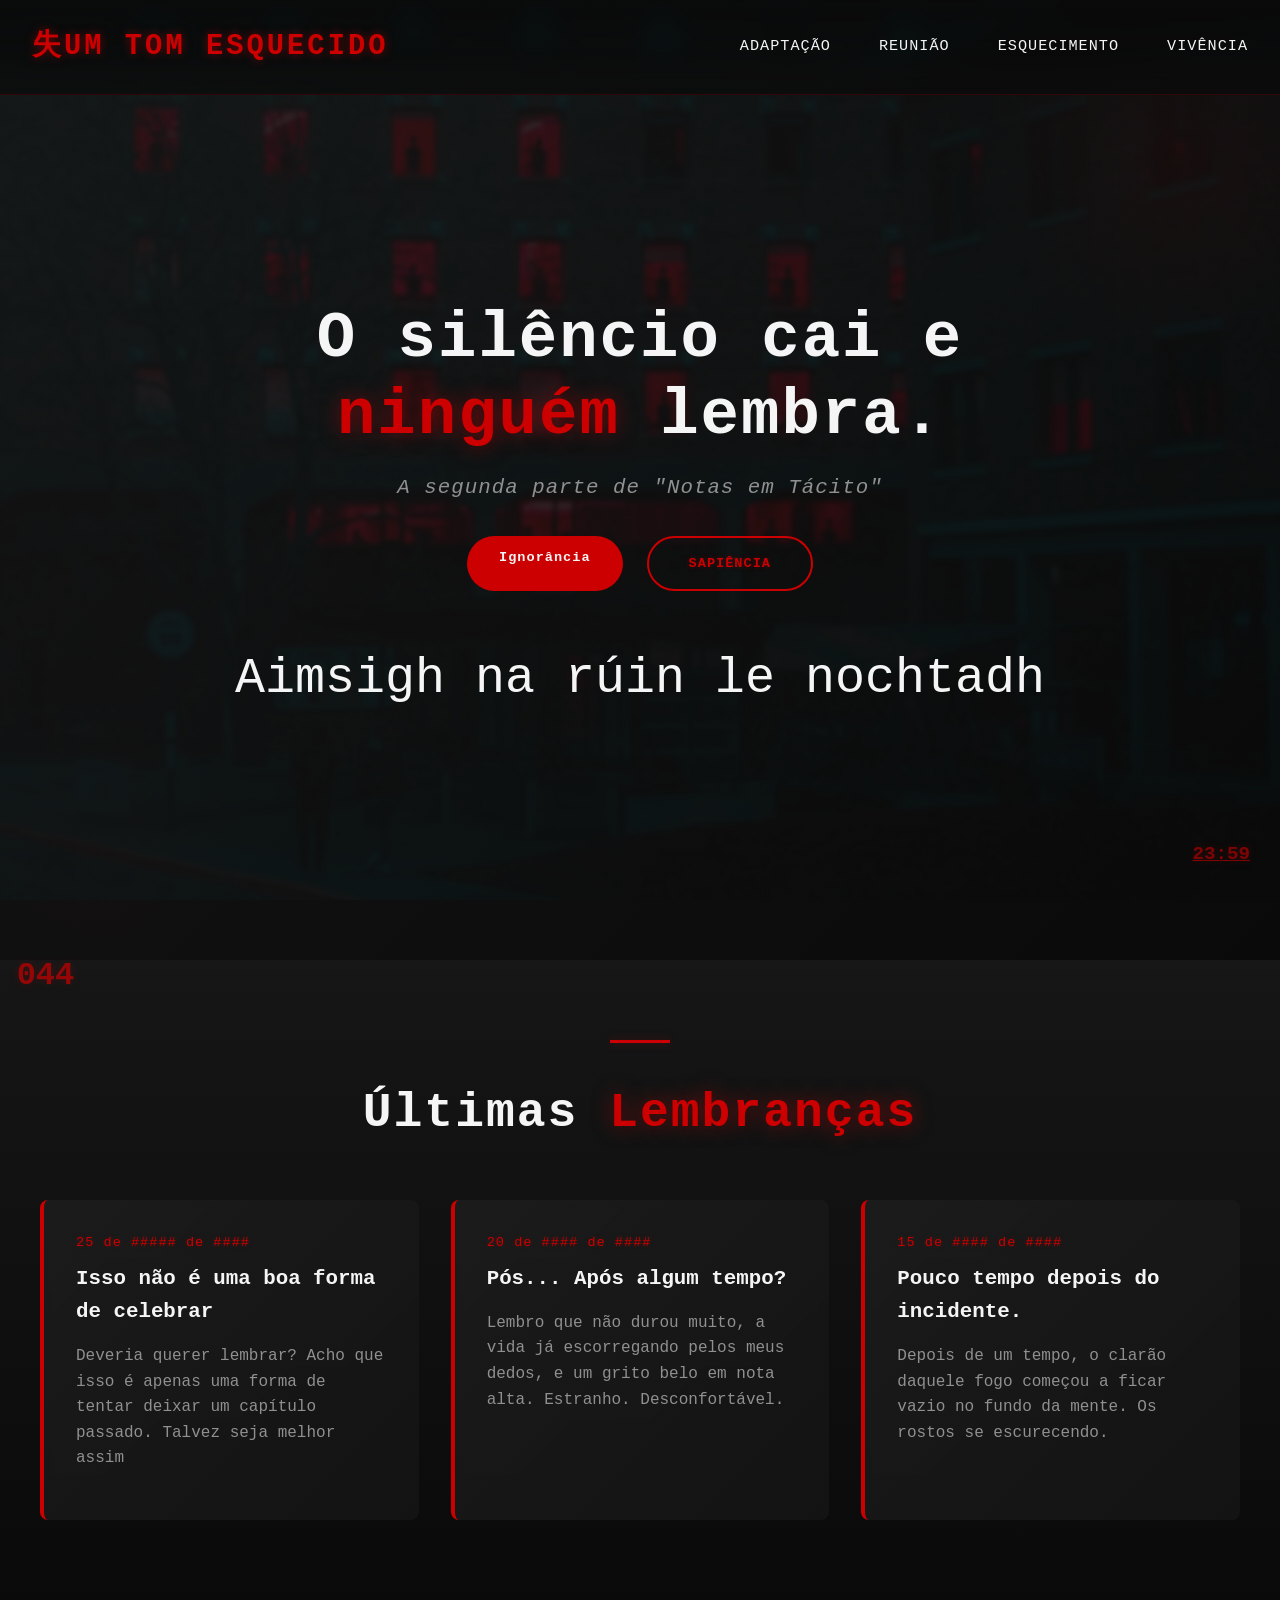
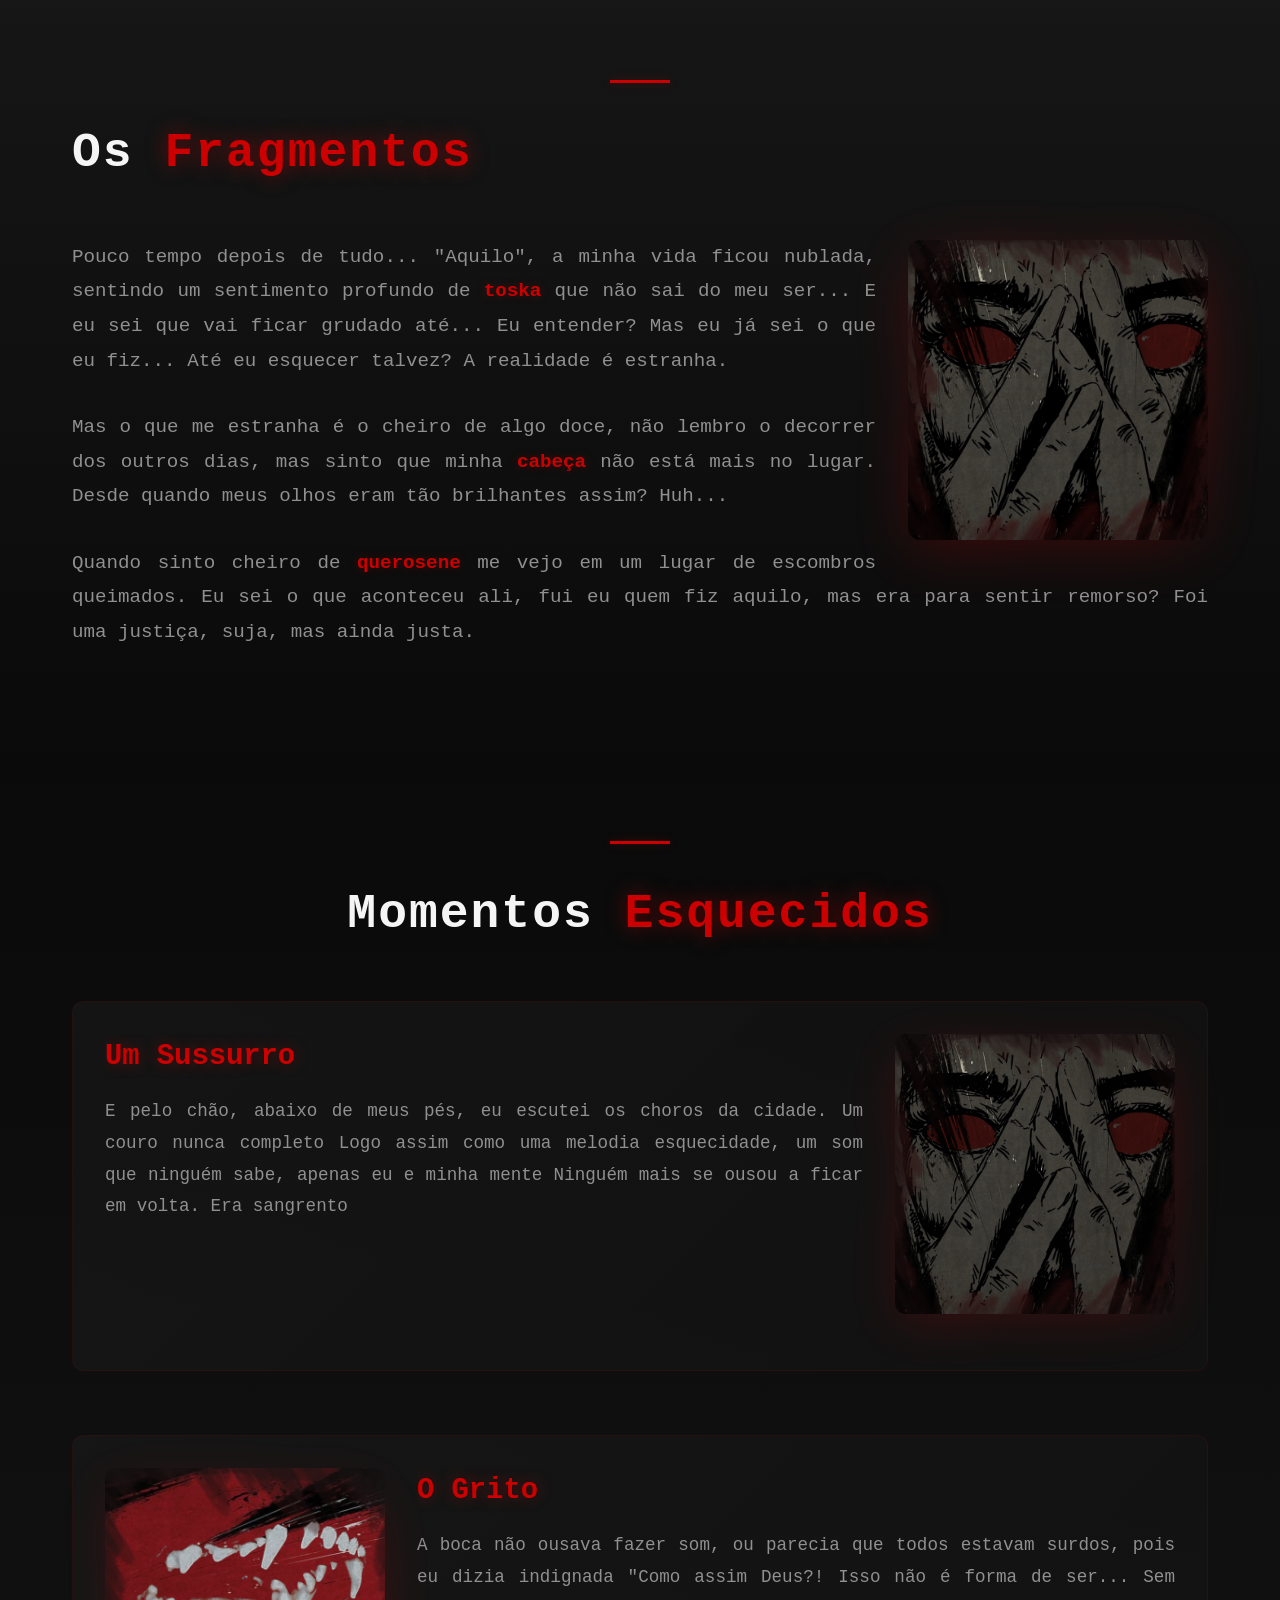
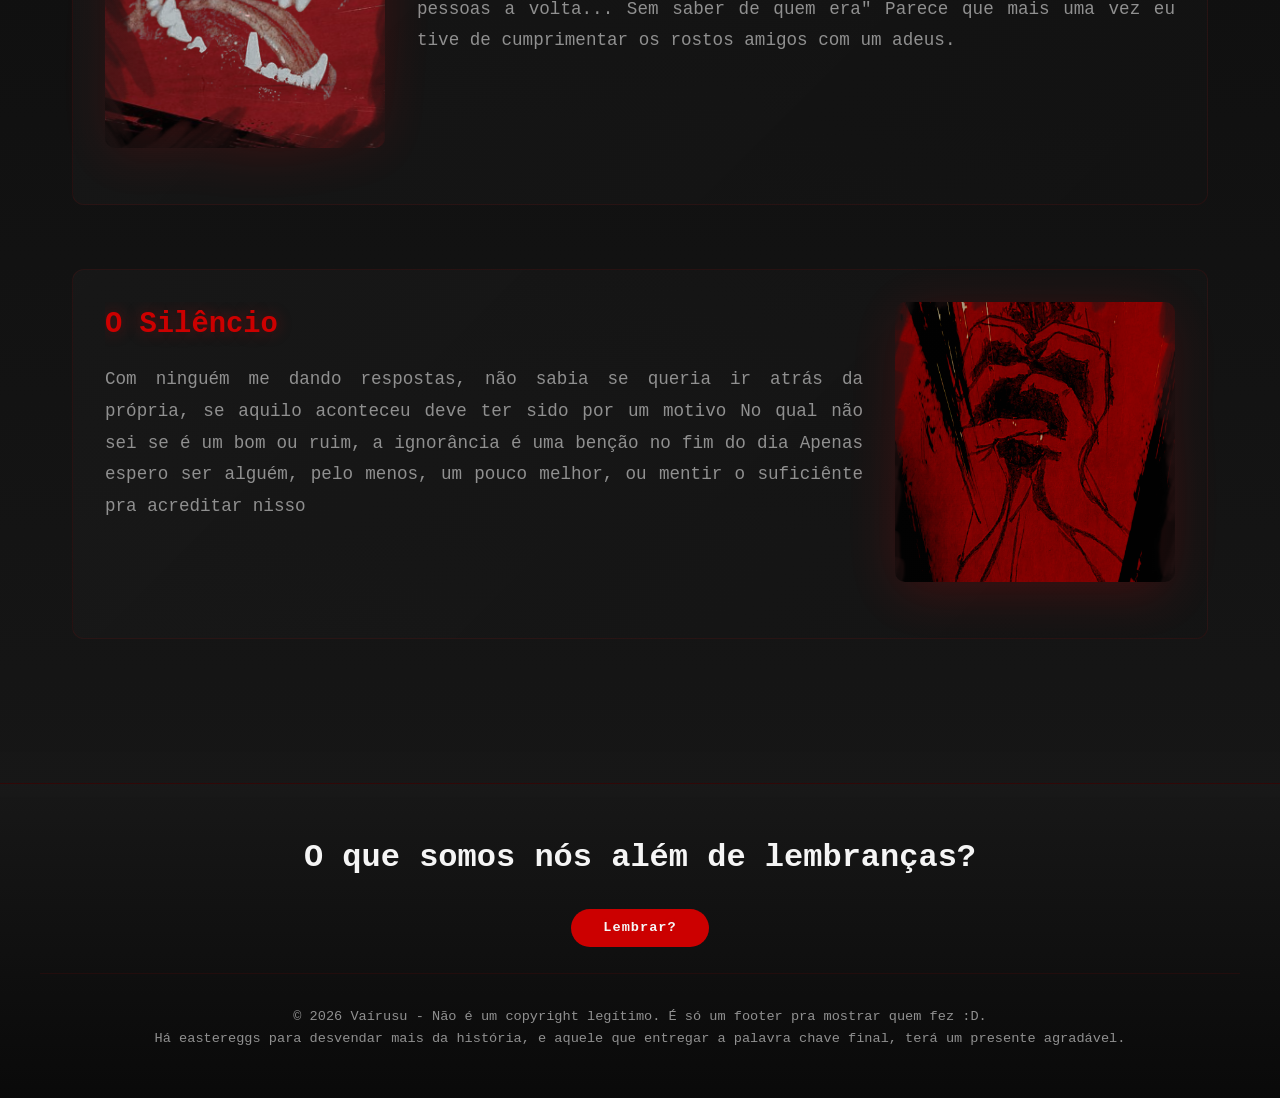
==== index.html @ 36aa6752 "oo ee oo" ====
<!DOCTYPE html>
<html lang="pt-BR">

<head>
    <meta charset="UTF-8">
    <meta name="viewport" content="width=device-width, initial-scale=1.0">
    <title>Notas em Toska</title>
    <link rel="stylesheet" href="style.css">
</head>

<body>
    <!-- SPLASH SCREEN -->
    <div class="splash-screen" id="splashScreen">
        <div class="splash-content">
            <h1 class="splash-title">Notas em Toska</h1>
            <p class="splash-subtitle">~ Uma Jornada através da Mente ~</p>
        </div>
    </div>

    <!-- NÚMERO FIXO NO CANTO INFERIOR DIREITO -->
    <a href="https://i.pinimg.com/control1/736x/70/7d/12/707d129bba618e0a5980fa4a06d6d3ed.jpg" target="_blank" class="fixed-number">23:59</a>

    <!-- NAVEGAÇÃO -->
    <nav>
        <div class="logo">Um Tom Esquecido</div>
        <ul>
            <li><a href="#home">Adaptação</a></li>
            <li><a href="#news">Reunião</a></li>
            <li><a href="#story">Esquecimento</a></li>
            <li><a href="#gallery">Vivência</a></li>
        </ul>
    </nav>

    <!-- HERO SECTION -->
    <section id="home" class="hero">
        <div class="hero-content">
            <h1 class="hero-title">O silêncio cai e <span class="highlight">ninguém</span> lembra.</h1>
            <p class="hero-subtitle">A segunda parte de "Notas em Tácito"</p>

            <div class="hero-buttons">
                <a href="#story" class="btn-primary">Ignorância</a>
                <a href="#story" class="btn-secondary">Sapiência</a>
            </div>

            <div class="hero-image">
                <div style="font-size: 50px; animation: float 5s ease-in-out infinite;">Aimsigh na rúin le nochtadh</div>
            </div>
        </div>
    </section>

    <!-- NOTÍCIAS -->
    <section id="news" class="news">
        <div class="divider"></div>
        <h2 class="section-title">Últimas <span class="highlight">Lembranças</span></h2>

        <div class="news-grid">
            <div class="news-card">
                <div class="news-date">25 de ##### de ####</div>
                <h3 class="news-title">Isso não é uma boa forma de celebrar</h3>
                <p class="news-text">Deveria querer lembrar? Acho que isso é apenas uma forma de tentar deixar um capítulo passado. Talvez seja melhor assim</p>
            </div>
            <div class="news-card">
                <div class="news-date">20 de #### de ####</div>
                <h3 class="news-title">Pós... Após algum tempo?</h3>
                <p class="news-text">Lembro que não durou muito, a vida já escorregando pelos meus dedos, e um grito belo em nota alta. Estranho. Desconfortável.</p>
            </div>
            <div class="news-card">
                <div class="news-date">15 de #### de ####</div>
                <h3 class="news-title">Pouco tempo depois do incidente.</h3>
                <p class="news-text">Depois de um tempo, o clarão daquele fogo começou a ficar vazio no fundo da mente. Os rostos se escurecendo.</p>
            </div>
        </div>
    </section>

    <!-- HISTÓRIA -->
    <section id="story" class="story">
        <div class="divider"></div>
        
        <div class="story-container">
            <div class="story-header">
                <h2 class="section-title story-title">Os <span class="highlight">Fragmentos</span></h2>
            </div>

            <div class="story-content">
                <img src="paper-tear.png" alt="Fragmentos da mente" class="story-tear-image">
                
                <p class="story-text">
                    Pouco tempo depois de tudo... "Aquilo", a minha vida ficou nublada, sentindo um sentimento profundo de
                    <span class="story-highlight">toska</span>
                    que não sai do meu ser... E eu sei que vai ficar grudado até... Eu entender? Mas eu já sei o que eu
                    fiz... Até eu esquecer talvez? A realidade é estranha.
                </p>
                <p class="story-text">
                    Mas o que me estranha é o cheiro de algo doce, não lembro o decorrer dos outros dias, mas sinto que
                    minha <span class="story-highlight">cabeça</span> não está mais no lugar. Desde quando meus olhos eram
                    tão brilhantes assim? Huh...
                </p>
                <p class="story-text">
                    Quando sinto cheiro de <span class="story-highlight">querosene</span> me vejo em um lugar de escombros
                    queimados. Eu sei o que aconteceu ali, fui eu quem fiz aquilo, mas era para sentir remorso? Foi uma
                    justiça, suja, mas ainda justa.
                </p>

            </div>
        </div>
    </section>

    <!-- GALERIA -->
    <section id="gallery" class="gallery">
        <div class="divider"></div>
        <h2 class="section-title">Momentos <span class="highlight">Esquecidos</span></h2>

        <div class="gallery-moments">
            <!-- Momento 1 - Imagem à Direita -->
            <div class="gallery-moment moment-right">
                <img src="paper-tear.png" alt="Momento 1" class="moment-image">
                <div class="moment-text">
                    <h3 class="moment-title">Um Sussurro</h3>
                    <p>
                        E pelo chão, abaixo de meus pés, eu escutei os choros da cidade. Um couro nunca completo
                        Logo assim como uma melodia esquecidade, um som que ninguém sabe, apenas eu e minha mente
                        Ninguém mais se ousou a ficar em volta. Era sangrento
                    </p>
                </div>
            </div>

            <!-- Momento 2 - Imagem à Esquerda -->
            <div class="gallery-moment moment-left">
                <img src="paper-mouth.png" alt="Momento 2" class="moment-image">
                <div class="moment-text">
                    <h3 class="moment-title">O Grito</h3>
                    <p>
                        A boca não ousava fazer som, ou parecia que todos estavam surdos, pois eu dizia indignada
                        "Como assim Deus?! Isso não é forma de ser... Sem pessoas a volta... Sem saber de quem era"
                        Parece que mais uma vez eu tive de cumprimentar os rostos amigos com um adeus.
                    </p>
                </div>
            </div>

            <!-- Momento 3 - Imagem à Direita -->
            <div class="gallery-moment moment-right">
                <img src="paper-heart.png" alt="Momento 3" class="moment-image">
                <div class="moment-text">
                    <h3 class="moment-title">O Silêncio</h3>
                    <p>
                        Com ninguém me dando respostas, não sabia se queria ir atrás da própria, se aquilo aconteceu deve ter sido por um motivo
                        No qual não sei se é um bom ou ruim, a ignorância é uma benção no fim do dia
                        Apenas espero ser alguém, pelo menos, um pouco melhor, ou mentir o suficiênte pra acreditar nisso
                    </p>
                </div>
            </div>
        </div>
    </section>

    <!-- RODAPÉ -->
    <footer id="join">
        <div class="footer-content">
            <h3 style="font-size: 2rem; margin-bottom: 1rem;">O que somos nós além de lembranças?</h3>
            <div style="margin: 2rem 0;">
                <a href="https://www.youtube.com/watch?v=dQw4w9WgXcQ" class="btn-primary">Lembrar?</a>
            </div>

            <div class="footer-bottom">
                <p>&copy; 2026 Vaírusu - Não é um copyright legítimo. É só um footer pra mostrar quem fez :D.</p>
                <p>Há eastereggs para desvendar mais da história, e aquele que entregar a palavra chave final, terá um presente agradável.</p>
            </div>
        </div>
    </footer>

    <script src="script.js"></script>
</body>

</html>
---- style.css ----
* {
    margin: 0;
    padding: 0;
    box-sizing: border-box;
}

:root {
    --primary-dark: #0a0a0a;
    --secondary-dark: #1a1a1a;
    --accent-red: #cc0000;
    --accent-dark-red: #660000;
    --text-light: #f5f5f5;
    --text-muted: #909090;
}

body {
    background-color: var(--primary-dark);
    background-image: url('background.jpg');
    background-size: cover;
    background-attachment: fixed;
    background-position: center;
    color: var(--text-light);
    font-family: 'Courier New', monospace;
    line-height: 1.6;
    overflow-x: hidden;
    position: relative;
}

body::before {
    content: '';
    position: fixed;
    top: 0;
    left: 0;
    right: 0;
    bottom: 0;
    background: rgba(0, 0, 0, 0.4);
    backdrop-filter: blur(2px);
    z-index: 1;
    pointer-events: none;
}

/* SPLASH SCREEN - JORNAL */
.splash-screen {
    position: fixed;
    top: 0;
    left: 0;
    right: 0;
    bottom: 0;
    background: rgba(0, 0, 0, 0.9);
    display: flex;
    align-items: center;
    justify-content: center;
    z-index: 2000;
    animation: fadeDissipate 3s ease-in-out forwards;
}

.splash-content {
    text-align: center;
    animation: paperBurn 3s ease-in-out forwards;
}

.splash-title {
    font-size: 4rem;
    font-weight: 900;
    color: var(--accent-red);
    letter-spacing: 4px;
    text-transform: uppercase;
    font-family: 'Georgia', serif;
    margin-bottom: 1rem;
    text-shadow: 0 0 20px rgba(204, 0, 0, 0.5);
}

.splash-subtitle {
    font-size: 1.2rem;
    color: var(--text-muted);
    letter-spacing: 2px;
    font-style: italic;
}

@keyframes fadeDissipate {
    0% {
        opacity: 1;
    }
    70% {
        opacity: 1;
    }
    100% {
        opacity: 0;
        pointer-events: none;
    }
}

@keyframes paperBurn {
    0% {
        transform: scale(1);
        opacity: 1;
        filter: blur(0px);
    }
    50% {
        filter: blur(2px);
    }
    100% {
        transform: scale(1.1);
        opacity: 0;
        filter: blur(10px);
    }
}

/* NÚMEROS FLUTUANTES */
.floating-number {
    position: fixed;
    font-size: 2rem;
    color: var(--accent-red);
    font-family: 'Courier New', monospace;
    font-weight: bold;
    opacity: 0.7;
    z-index: 10;
    pointer-events: none;
    text-shadow: 0 0 10px rgba(204, 0, 0, 0.3);
    animation: floatVertical 6s infinite ease-in-out;
}

@keyframes floatVertical {
    0% {
        transform: translateY(0px);
        opacity: 0;
    }
    10% {
        opacity: 0.8;
    }
    50% {
        opacity: 0.5;
    }
    90% {
        opacity: 0.8;
    }
    100% {
        transform: translateY(-100px);
        opacity: 0;
    }
}

/* NÚMERO FIXO NO CANTO */
.fixed-number {
    position: fixed;
    bottom: 30px;
    right: 30px;
    font-size: 1.2rem;
    color: var(--accent-red);
    font-family: 'Courier New', monospace;
    font-weight: bold;
    z-index: 500;
    cursor: pointer;
    opacity: 0.6;
    transition: all 0.3s ease;
    text-shadow: 0 0 8px rgba(204, 0, 0, 0.4);
    animation: pulse 2s infinite;
}

.fixed-number:hover {
    opacity: 1;
    text-shadow: 0 0 15px rgba(204, 0, 0, 0.8);
    transform: scale(1.2);
}

@keyframes pulse {
    0%, 100% {
        opacity: 0.6;
    }
    50% {
        opacity: 0.9;
    }
}

/* NAVEGAÇÃO */
nav {
    position: fixed;
    top: 0;
    width: 100%;
    background: linear-gradient(180deg, rgba(10, 10, 10, 0.95) 0%, rgba(10, 10, 10, 0.7) 100%);
    padding: 1.5rem 2rem;
    z-index: 1000;
    display: flex;
    justify-content: space-between;
    align-items: center;
    backdrop-filter: blur(10px);
    border-bottom: 1px solid rgba(204, 0, 0, 0.2);
}

.logo {
    font-size: 1.8rem;
    font-weight: 900;
    letter-spacing: 3px;
    color: var(--accent-red);
    text-transform: uppercase;
    text-shadow: 0 0 10px rgba(204, 0, 0, 0.5);
}

.logo::before {
    content: "失";
}

nav ul {
    display: flex;
    list-style: none;
    gap: 3rem;
}

nav a {
    color: var(--text-light);
    text-decoration: none;
    font-size: 0.95rem;
    letter-spacing: 1px;
    text-transform: uppercase;
    transition: color 0.3s ease;
    position: relative;
}

nav a::after {
    content: '';
    position: absolute;
    bottom: -5px;
    left: 0;
    width: 0;
    height: 2px;
    background: var(--accent-red);
    transition: width 0.3s ease;
}

nav a:hover::after {
    width: 100%;
}

.btn-primary {
    background: var(--accent-red);
    color: var(--text-light);
    padding: 0.7rem 2rem;
    border-radius: 50px;
    text-decoration: none;
    font-weight: 700;
    font-size: 0.85rem;
    letter-spacing: 1px;
    transition: all 0.3s ease;
    text-shadow: 0 0 5px rgba(204, 0, 0, 0.3);
}

.btn-primary:hover {
    background: var(--accent-dark-red);
    transform: translateY(-2px);
    box-shadow: 0 0 20px rgba(204, 0, 0, 0.5);
}

/* HERO SECTION */
.hero {
    min-height: 100vh;
    background: linear-gradient(135deg, rgba(26, 26, 26, 0.7) 0%, rgba(10, 10, 10, 0.8) 100%);
    display: flex;
    align-items: center;
    justify-content: center;
    position: relative;
    overflow: hidden;
    margin-top: 60px;
    z-index: 2;
}

.hero::before {
    content: '';
    position: absolute;
    width: 400px;
    height: 400px;
    background: radial-gradient(circle, var(--accent-red) 0%, transparent 70%);
    top: -100px;
    right: -100px;
    opacity: 0.05;
    border-radius: 50%;
}

.hero::after {
    content: '';
    position: absolute;
    width: 300px;
    height: 300px;
    background: radial-gradient(circle, var(--accent-dark-red) 0%, transparent 70%);
    bottom: -50px;
    left: -50px;
    opacity: 0.03;
    border-radius: 50%;
}

.hero-content {
    max-width: 900px;
    text-align: center;
    z-index: 1;
}

.hero-title {
    font-size: 4rem;
    font-weight: 900;
    letter-spacing: 2px;
    margin-bottom: 1rem;
    line-height: 1.2;
}

.hero-title .highlight {
    color: var(--accent-red);
    text-shadow: 0 0 20px rgba(204, 0, 0, 0.5);
}

.hero-subtitle {
    font-size: 1.3rem;
    color: var(--text-muted);
    margin-bottom: 2rem;
    letter-spacing: 1px;
    font-style: italic;
}

.hero-buttons {
    display: flex;
    gap: 1.5rem;
    justify-content: center;
    flex-wrap: wrap;
    margin-bottom: 3rem;
}

.btn-secondary {
    background: transparent;
    border: 2px solid var(--accent-red);
    color: var(--accent-red);
    padding: 0.9rem 2.5rem;
    border-radius: 50px;
    text-decoration: none;
    font-weight: 700;
    font-size: 0.85rem;
    letter-spacing: 1px;
    text-transform: uppercase;
    transition: all 0.3s ease;
    text-shadow: 0 0 5px rgba(204, 0, 0, 0.3);
}

.btn-secondary:hover {
    background: var(--accent-red);
    color: var(--text-light);
    box-shadow: 0 0 20px rgba(204, 0, 0, 0.5);
}

.hero-image {
    margin-top: 3rem;
    perspective: 1000px;
}

.hero-image img {
    width: 100%;
    max-width: 500px;
    height: auto;
    filter: drop-shadow(0 20px 40px rgba(212, 175, 55, 0.2));
    animation: float 3s ease-in-out infinite;
}

@keyframes float {
    0%, 100% { transform: translateY(0px); }
    50% { transform: translateY(-20px); }
}

/* SEÇÕES */
section {
    padding: 5rem 2rem;
}

.section-title {
    text-align: center;
    font-size: 3rem;
    font-weight: 900;
    margin-bottom: 3rem;
    letter-spacing: 2px;
}

.section-title .highlight {
    color: var(--accent-red);
    text-shadow: 0 0 20px rgba(204, 0, 0, 0.5);
}

.divider {
    width: 60px;
    height: 3px;
    background: var(--accent-red);
    margin: 0 auto 2rem;
    box-shadow: 0 0 10px rgba(204, 0, 0, 0.3);
}

/* NOTÍCIAS */
.news {
    background: linear-gradient(180deg, rgba(26, 26, 26, 0.8) 0%, rgba(10, 10, 10, 0.9) 100%);
    z-index: 2;
    position: relative;
}

.news-grid {
    display: grid;
    grid-template-columns: repeat(auto-fit, minmax(300px, 1fr));
    gap: 2rem;
    max-width: 1200px;
    margin: 0 auto;
}

.news-card {
    background: linear-gradient(135deg, rgba(30, 30, 30, 0.8) 0%, rgba(20, 20, 20, 0.9) 100%);
    border-left: 4px solid var(--accent-red);
    padding: 2rem;
    border-radius: 8px;
    transition: all 0.3s ease;
    cursor: pointer;
    backdrop-filter: blur(5px);
}

.news-card:hover {
    transform: translateY(-10px);
    border-left-color: var(--accent-red);
    box-shadow: 0 0 20px rgba(204, 0, 0, 0.2);
}

.news-date {
    color: var(--accent-red);
    font-size: 0.85rem;
    letter-spacing: 1px;
    margin-bottom: 0.5rem;
    text-shadow: 0 0 5px rgba(204, 0, 0, 0.3);
}

.news-title {
    font-size: 1.3rem;
    font-weight: 700;
    margin-bottom: 1rem;
}

.news-text {
    color: var(--text-muted);
    margin-bottom: 1rem;
}

/* PERSONAGENS */
.characters {
    background: linear-gradient(180deg, rgba(10, 10, 10, 0.9) 0%, rgba(26, 26, 26, 0.8) 100%);
    z-index: 2;
    position: relative;
}

.character-grid {
    display: grid;
    grid-template-columns: repeat(auto-fit, minmax(200px, 1fr));
    gap: 2rem;
    max-width: 1400px;
    margin: 0 auto;
}

.character-card {
    position: relative;
    aspect-ratio: 1;
    border-radius: 12px;
    overflow: hidden;
    cursor: pointer;
    border: 1px solid rgba(204, 0, 0, 0.1);
}

.character-card::before {
    content: '';
    position: absolute;
    inset: 0;
    background: linear-gradient(135deg, var(--accent-red) 0%, var(--accent-dark-red) 100%);
    opacity: 0;
    transition: opacity 0.3s ease;
    z-index: 2;
}

.character-card:hover::before {
    opacity: 0.15;
}

.character-image {
    width: 100%;
    height: 100%;
    background: linear-gradient(135deg, rgba(30, 30, 30, 0.9) 0%, rgba(20, 20, 20, 0.95) 100%);
    display: flex;
    align-items: center;
    justify-content: center;
    font-size: 4rem;
    transition: transform 0.3s ease;
}

.character-card:hover .character-image {
    transform: scale(1.1);
}

.character-name {
    position: absolute;
    bottom: 0;
    left: 0;
    right: 0;
    background: linear-gradient(to top, rgba(0, 0, 0, 0.8), transparent);
    padding: 2rem 1rem 1rem;
    z-index: 3;
    transform: translateY(20px);
    transition: transform 0.3s ease;
}

.character-card:hover .character-name {
    transform: translateY(0);
}

/* HISTÓRIA */
.story {
    background: linear-gradient(180deg, rgba(26, 26, 26, 0.8) 0%, rgba(10, 10, 10, 0.9) 100%);
    z-index: 2;
    position: relative;
}

.story-container {
    max-width: 1200px;
    margin: 0 auto;
    padding: 0 2rem;
}

.story-header {
    margin-bottom: 3rem;
}

.story-title {
    text-align: left;
    margin-bottom: 0;
}

.story-content {
    display: flow-root;
    position: relative;
}

.story-tear-image {
    float: right;
    width: 300px;
    height: 300px;
    object-fit: cover;
    margin: 0 0 2rem 2rem;
    border-radius: 12px;
    opacity: 0.95;
    filter: drop-shadow(0 10px 30px rgba(204, 0, 0, 0.3));
    shape-margin: 20px;
}

.story-text {
    font-size: 1.2rem;
    line-height: 1.8;
    color: var(--text-muted);
    margin-bottom: 2rem;
    text-align: justify;
    font-family: 'Courier New', monospace;
    text-wrap: wrap;
}

.story-highlight {
    color: var(--accent-red);
    font-weight: 700;
    text-shadow: 0 0 10px rgba(204, 0, 0, 0.3);
}

/* GALERIA */
.gallery {
    background: linear-gradient(180deg, rgba(10, 10, 10, 0.9) 0%, rgba(26, 26, 26, 0.8) 100%);
    z-index: 2;
    position: relative;
}

.gallery-moments {
    max-width: 1200px;
    margin: 0 auto;
    padding: 0 2rem;
}

.gallery-moment {
    display: flow-root;
    margin-bottom: 4rem;
    padding: 2rem;
    background: linear-gradient(135deg, rgba(30, 30, 30, 0.5) 0%, rgba(20, 20, 20, 0.6) 100%);
    border-radius: 12px;
    border: 1px solid rgba(204, 0, 0, 0.1);
}

.moment-image {
    width: 280px;
    height: 280px;
    object-fit: cover;
    border-radius: 10px;
    opacity: 0.9;
    filter: drop-shadow(0 10px 25px rgba(204, 0, 0, 0.25));
    shape-margin: 25px;
}

.moment-right .moment-image {
    float: right;
    margin: 0 0 1.5rem 2rem;
}

.moment-left .moment-image {
    float: left;
    margin: 0 2rem 1.5rem 0;
}

.moment-text {
    overflow: hidden;
}

.moment-title {
    font-size: 1.8rem;
    font-weight: 700;
    color: var(--accent-red);
    margin-bottom: 1rem;
    text-shadow: 0 0 15px rgba(204, 0, 0, 0.4);
}

.moment-text p {
    font-size: 1.1rem;
    line-height: 1.8;
    color: var(--text-muted);
    text-align: justify;
    font-family: 'Courier New', monospace;
}

/* RODAPÉ */
footer {
    background: linear-gradient(180deg, rgba(26, 26, 26, 0.9) 0%, rgba(10, 10, 10, 0.95) 100%);
    padding: 3rem 2rem;
    text-align: center;
    border-top: 1px solid rgba(204, 0, 0, 0.2);
    z-index: 2;
    position: relative;
}

.footer-content {
    max-width: 1200px;
    margin: 0 auto;
}

.footer-platforms {
    display: flex;
    justify-content: center;
    gap: 2rem;
    margin: 2rem 0;
    flex-wrap: wrap;
}

.platform-link {
    color: var(--accent-red);
    text-decoration: none;
    font-weight: 700;
    font-size: 0.9rem;
    letter-spacing: 1px;
    transition: all 0.3s ease;
    text-shadow: 0 0 5px rgba(204, 0, 0, 0.3);
}

.platform-link:hover {
    color: var(--accent-red);
    text-shadow: 0 0 15px rgba(204, 0, 0, 0.6);
    transform: scale(1.1);
}

.footer-bottom {
    color: var(--text-muted);
    font-size: 0.85rem;
    margin-top: 2rem;
    padding-top: 2rem;
    border-top: 1px solid rgba(204, 0, 0, 0.1);
}

/* RESPONSIVO */
@media (max-width: 768px) {
    nav {
        flex-direction: column;
        gap: 1rem;
    }

    nav ul {
        flex-direction: column;
        gap: 1rem;
        text-align: center;
    }

    .hero-title {
        font-size: 2rem;
    }

    .section-title {
        font-size: 2rem;
    }

    .hero-buttons {
        flex-direction: column;
    }

    .btn-primary, .btn-secondary {
        width: 100%;
    }

    /* Ajustes para história em mobile */
    .story-tear-image {
        float: none;
        width: 100%;
        height: auto;
        margin: 0 0 1.5rem 0;
    }

    .story-title {
        text-align: center;
    }

    /* Ajustes para galeria em mobile */
    .gallery-moment {
        padding: 1rem;
    }

    .moment-image {
        width: 100%;
        height: auto;
        float: none !important;
        margin: 0 0 1.5rem 0 !important;
    }

    .moment-title {
        font-size: 1.5rem;
    }

    .moment-text p {
        text-align: left;
    }
}

/* ANIMAÇÃO DE ENTRADA */
@keyframes slideUp {
    from {
        opacity: 0;
        transform: translateY(30px);
    }
    to {
        opacity: 1;
        transform: translateY(0);
    }
}

section {
    animation: slideUp 0.6s ease-out;
}
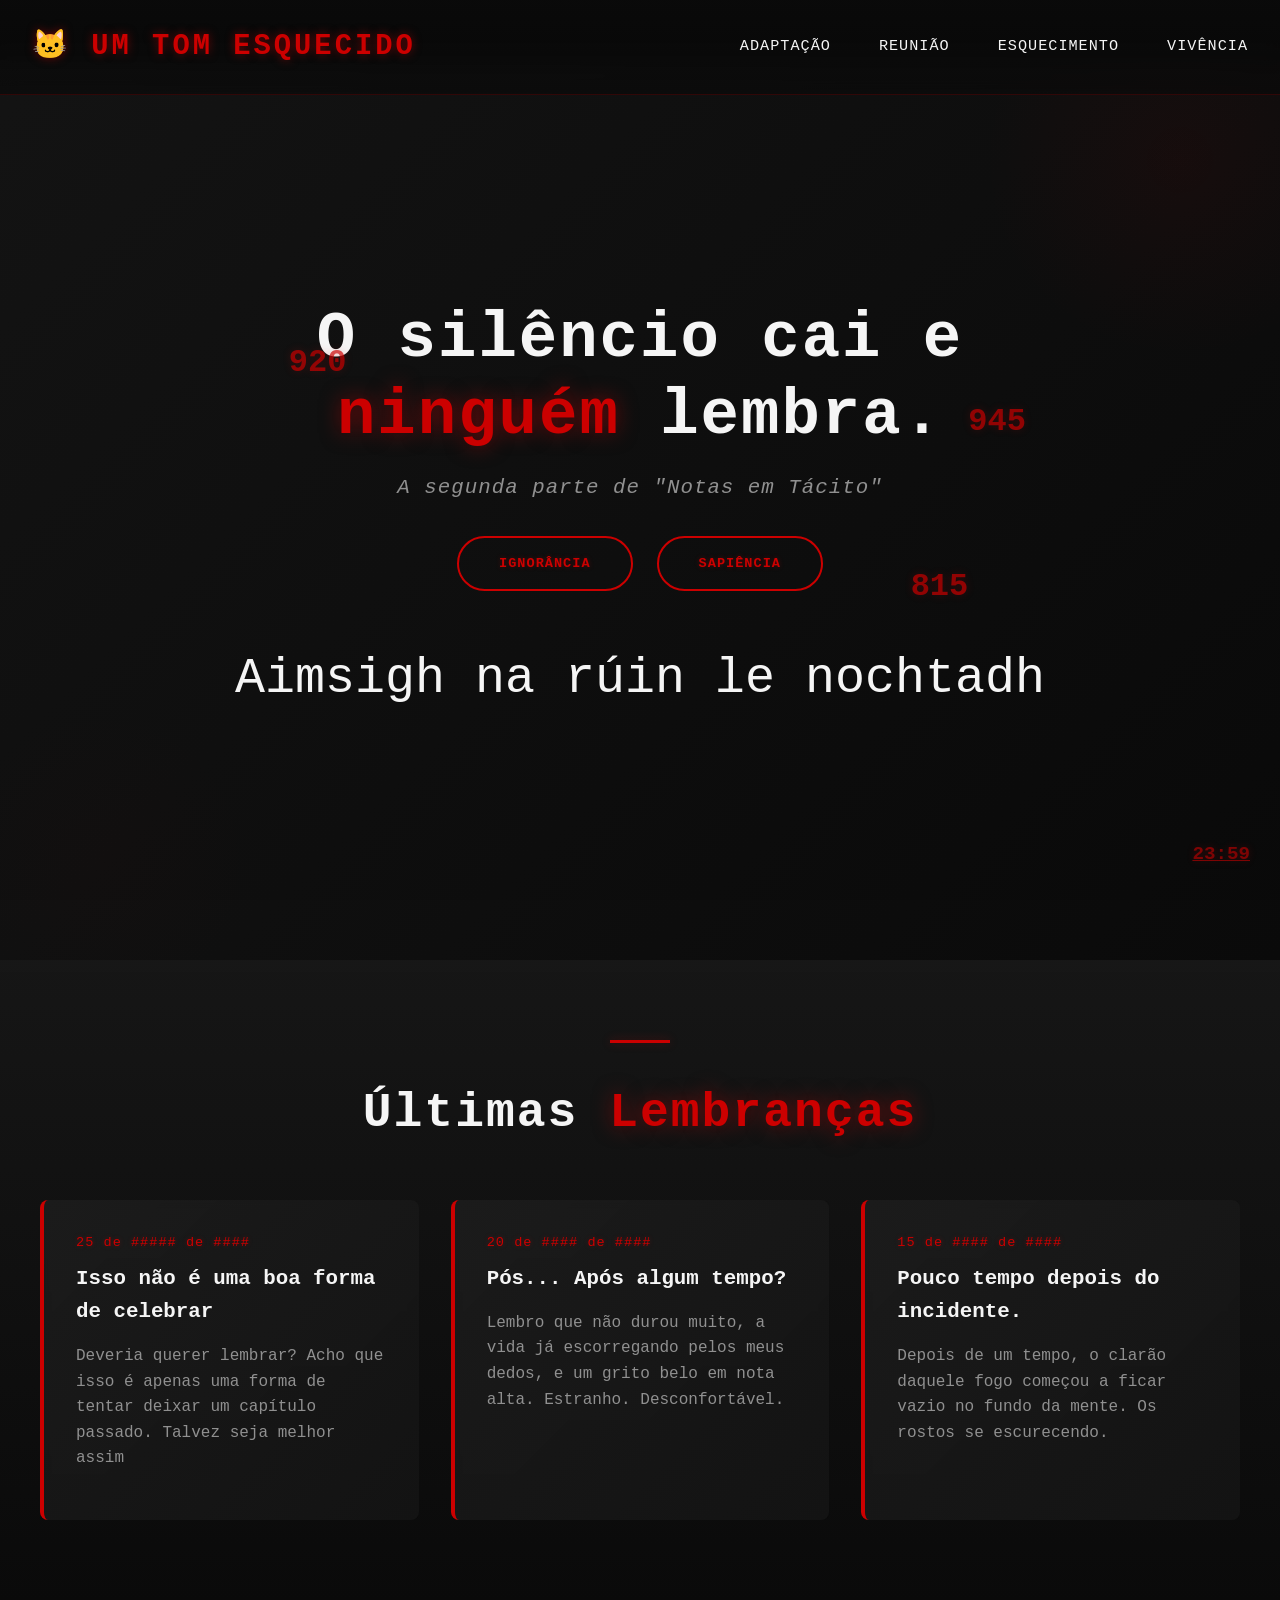
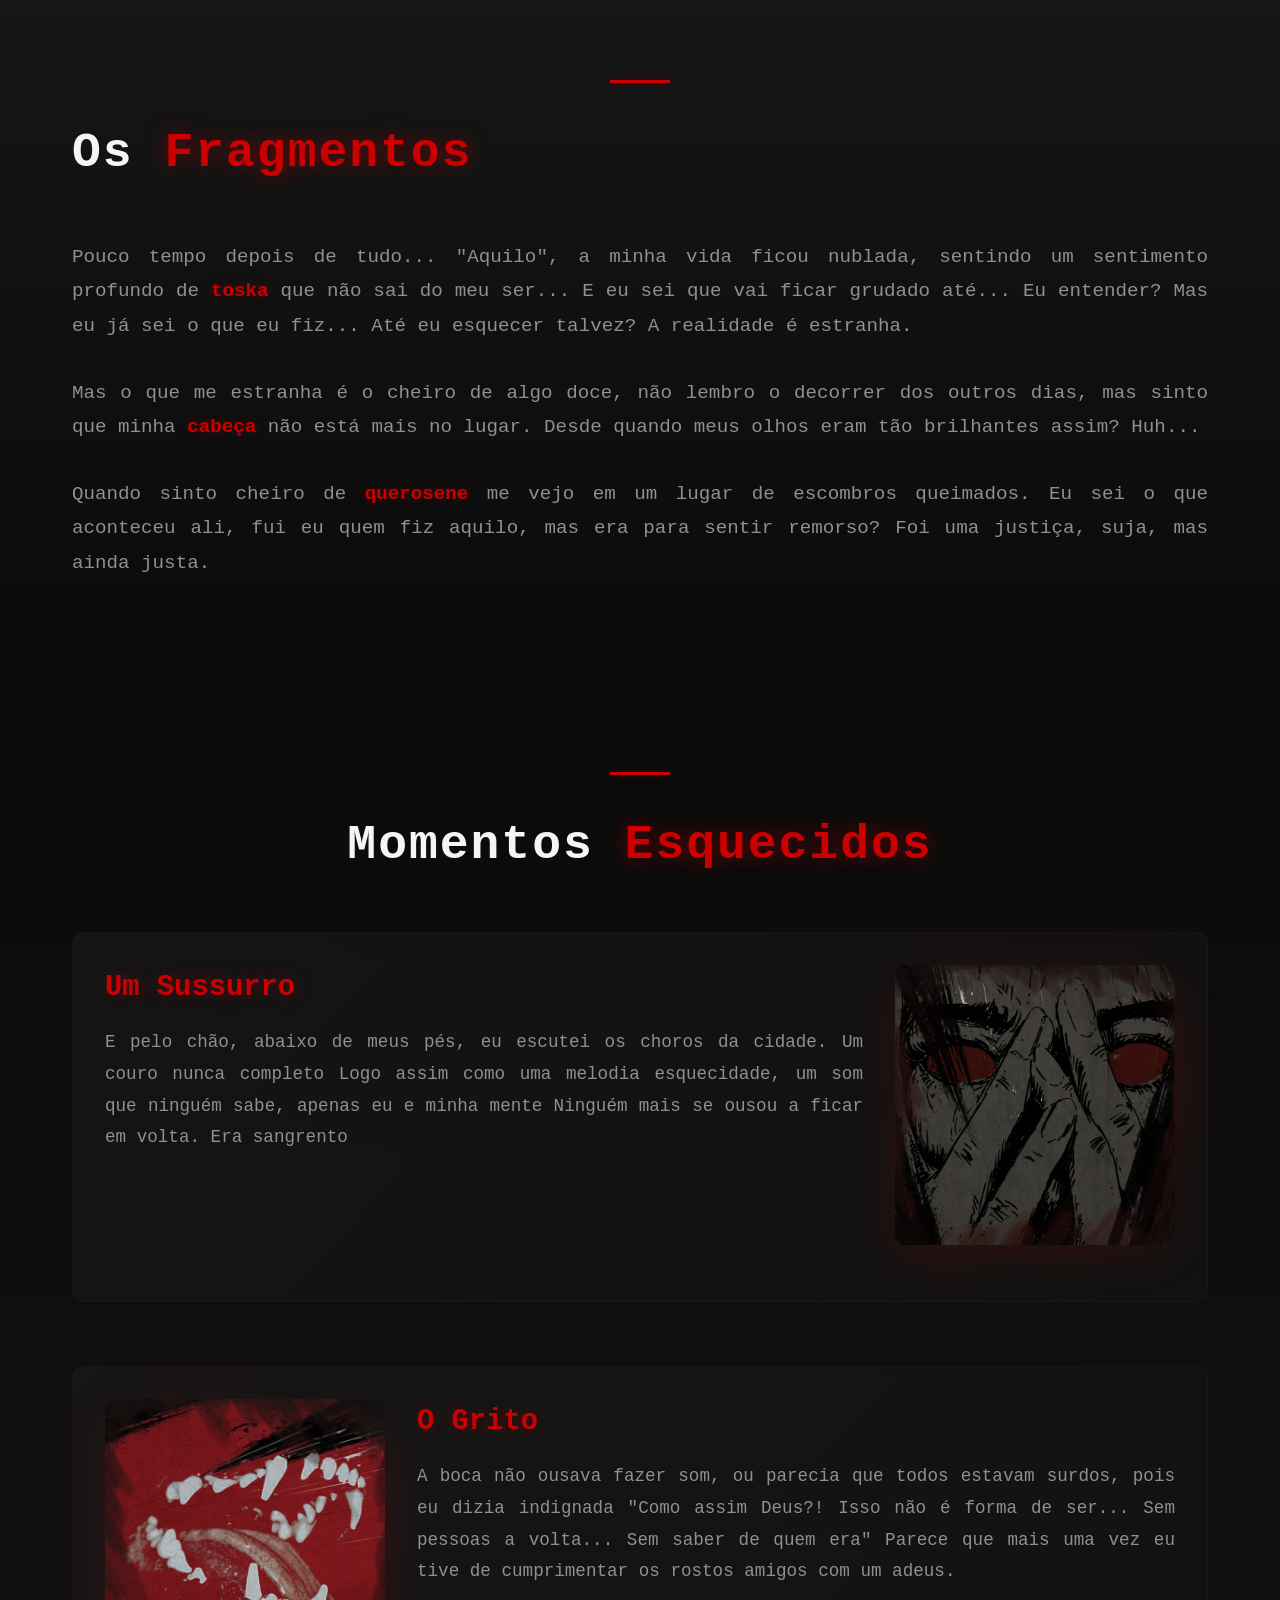
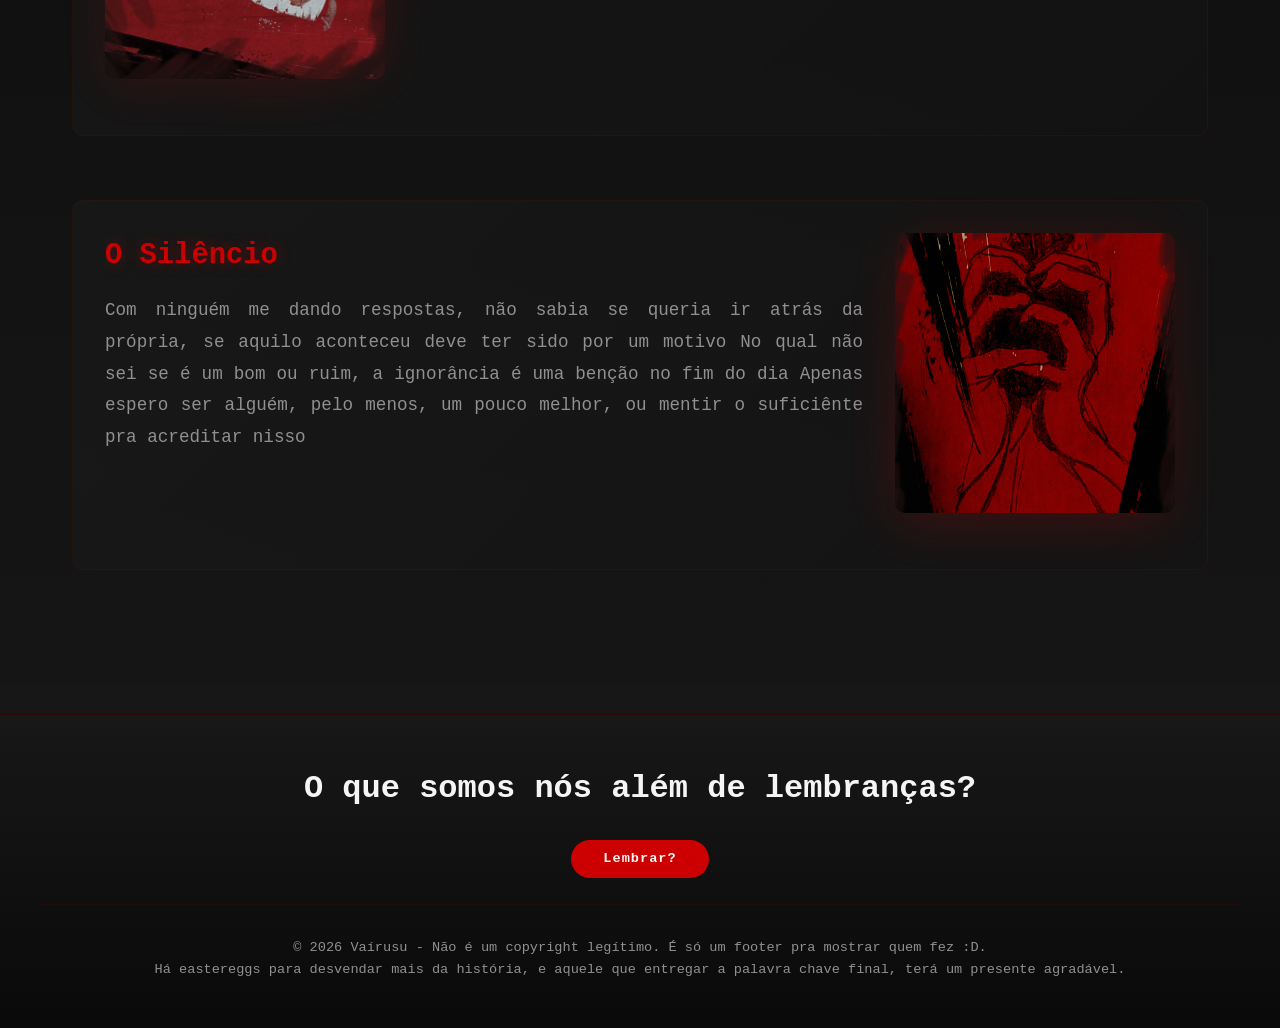
==== commit fa573588: "commite" ====
--- a/index.html
+++ b/index.html
@@ -38,7 +38,7 @@
             <p class="hero-subtitle">A segunda parte de "Notas em Tácito"</p>
 
             <div class="hero-buttons">
-                <a href="#story" class="btn-primary">Ignorância</a>
+                <a href="#story" class="btn-secondary">Ignorância</a>
                 <a href="#story" class="btn-secondary">Sapiência</a>
             </div>
 
@@ -82,7 +82,6 @@
             </div>
 
             <div class="story-content">
-                <img src="paper-tear.png" alt="Fragmentos da mente" class="story-tear-image">
                 
                 <p class="story-text">
                     Pouco tempo depois de tudo... "Aquilo", a minha vida ficou nublada, sentindo um sentimento profundo de
--- a/style.css
+++ b/style.css
@@ -15,7 +15,7 @@
 
 body {
     background-color: var(--primary-dark);
-    background-image: url('background.jpg');
+    background-image: url('background.png');
     background-size: cover;
     background-attachment: fixed;
     background-position: center;
@@ -197,7 +197,7 @@
 }
 
 .logo::before {
-    content: "失";
+    content: "🐱 ";
 }
 
 nav ul {
@@ -410,6 +410,9 @@
     transition: all 0.3s ease;
     cursor: pointer;
     backdrop-filter: blur(5px);
+    text-decoration: none;
+    color: inherit;
+    display: block;
 }
 
 .news-card:hover {
@@ -458,6 +461,7 @@
     border-radius: 12px;
     overflow: hidden;
     cursor: pointer;
+    group: 1;
     border: 1px solid rgba(204, 0, 0, 0.1);
 }
 
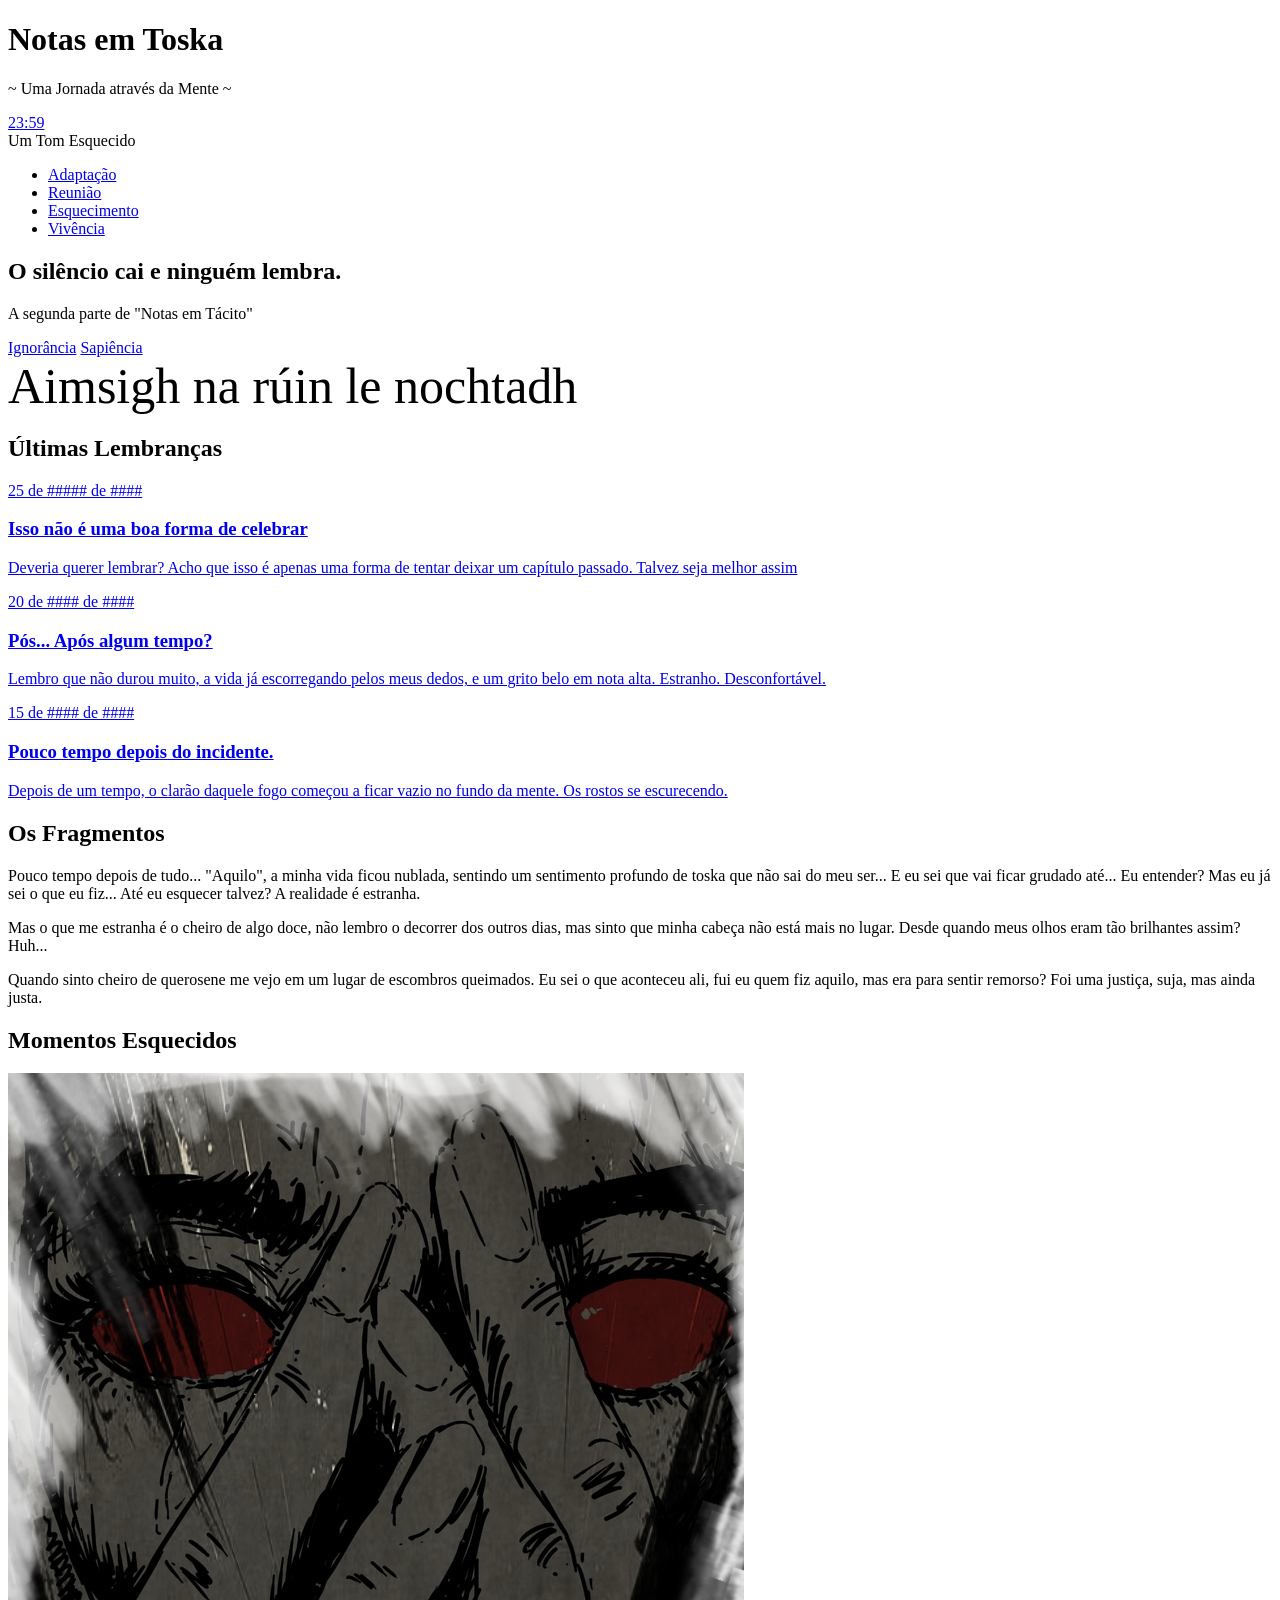
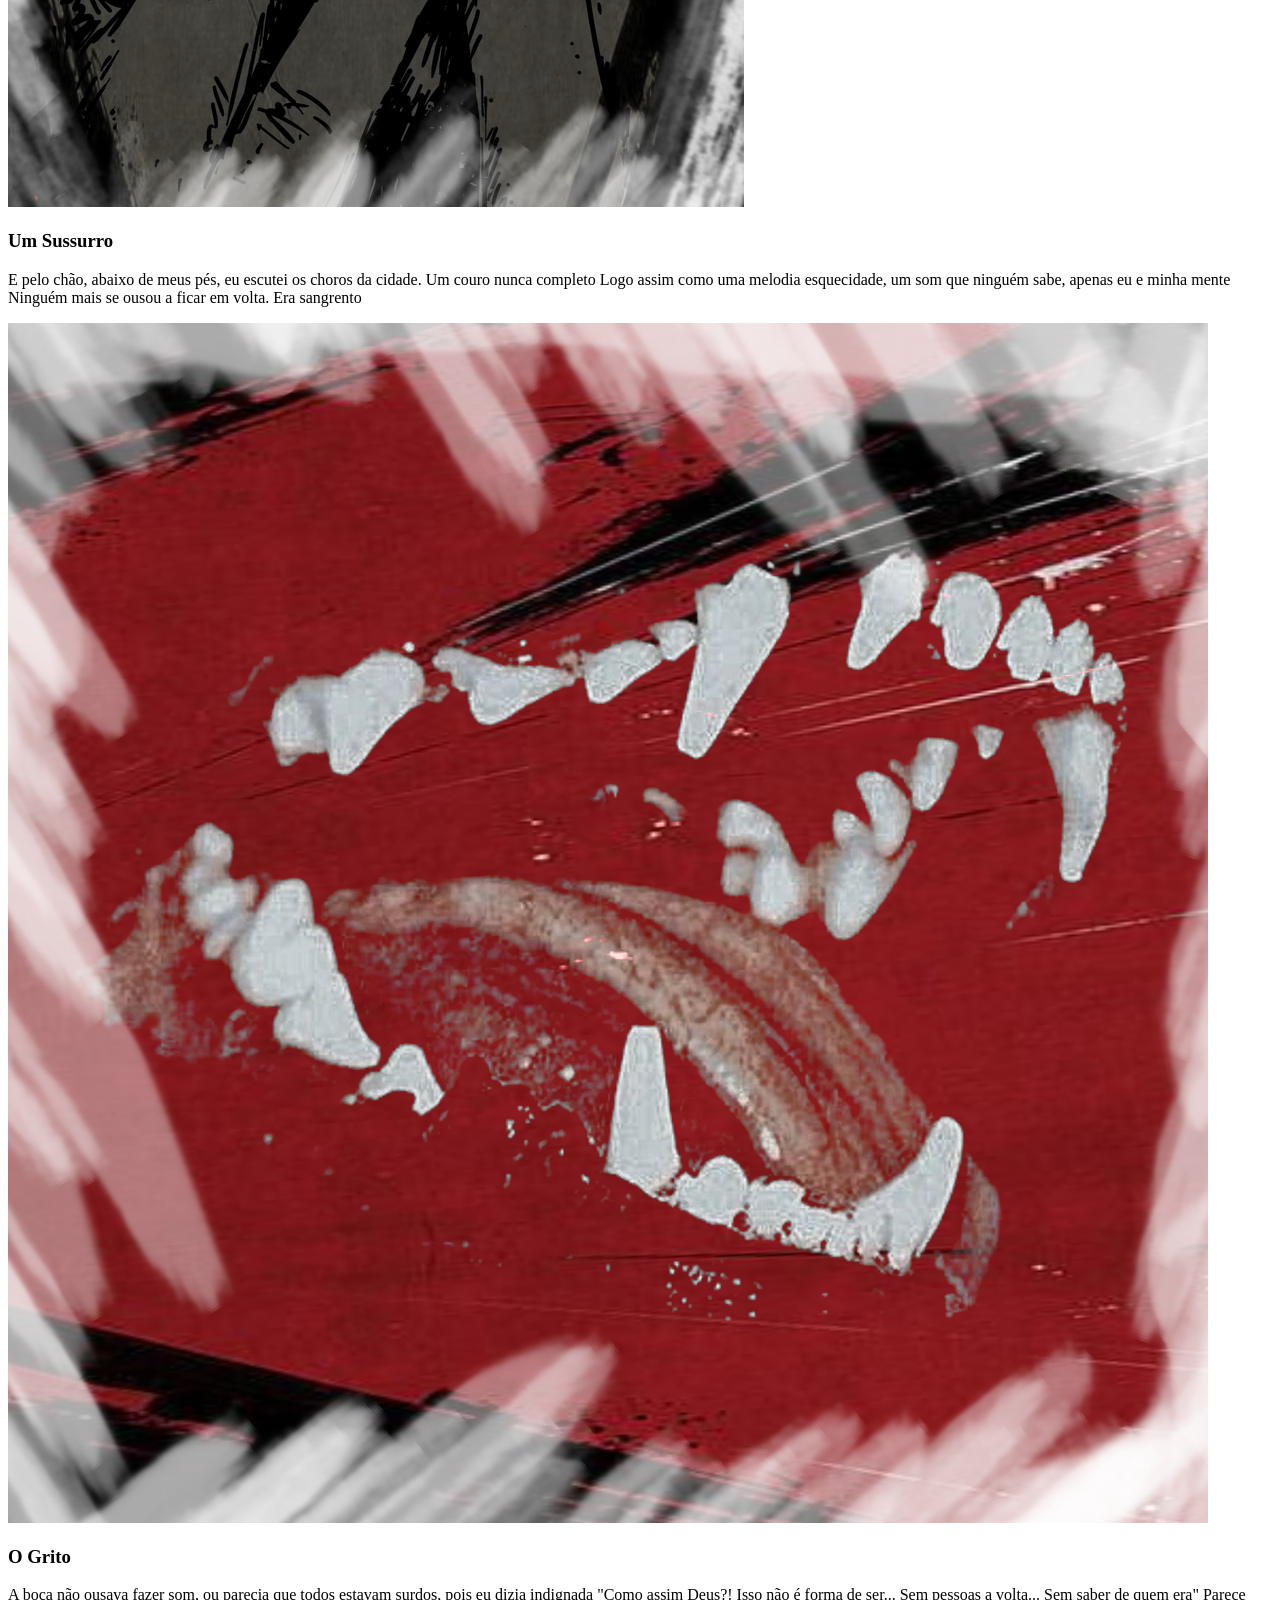
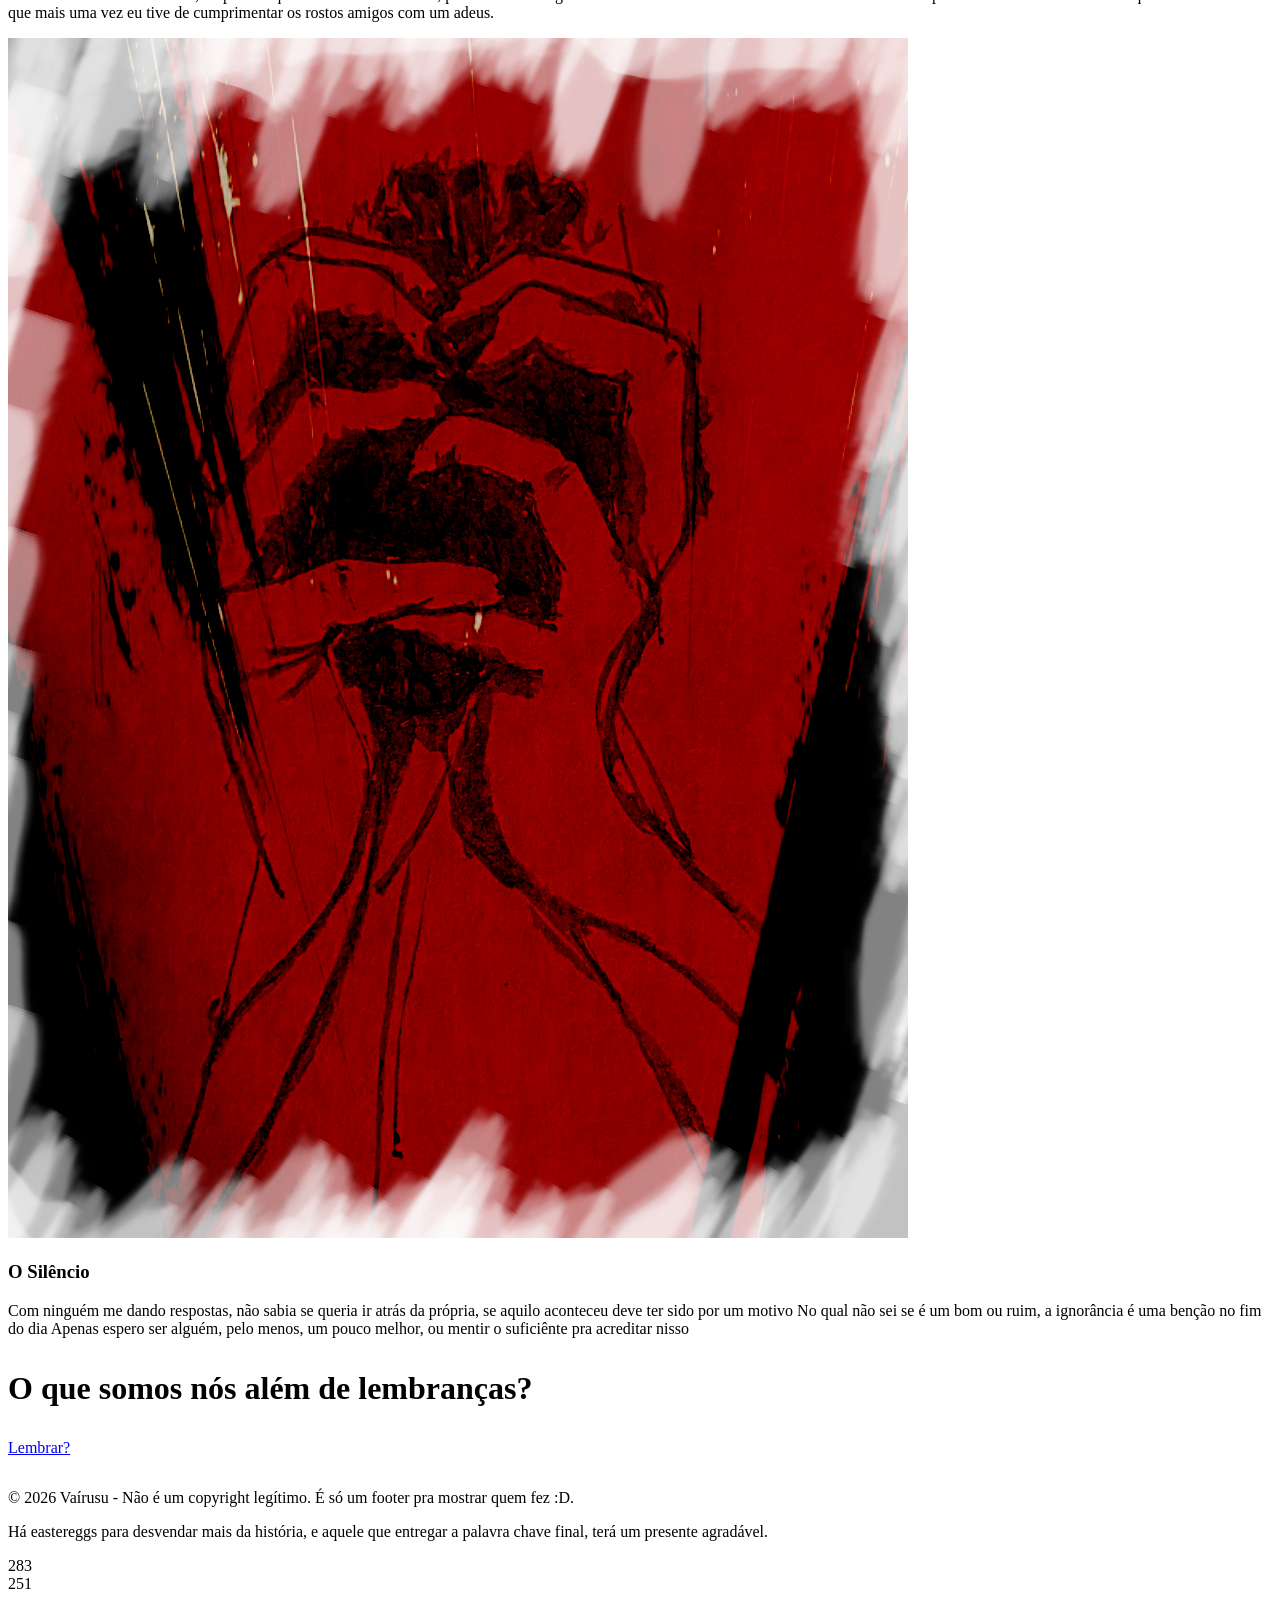
==== commit b1c50530: "a" ====
--- a/index.html
+++ b/index.html
@@ -5,7 +5,7 @@
     <meta charset="UTF-8">
     <meta name="viewport" content="width=device-width, initial-scale=1.0">
     <title>Notas em Toska</title>
-    <link rel="stylesheet" href="style.css">
+    <link rel="stylesheet" href="styles.css">
 </head>
 
 <body>
@@ -54,21 +54,21 @@
         <h2 class="section-title">Últimas <span class="highlight">Lembranças</span></h2>
 
         <div class="news-grid">
-            <div class="news-card">
+            <a href="memory1.html" class="news-card">
                 <div class="news-date">25 de ##### de ####</div>
                 <h3 class="news-title">Isso não é uma boa forma de celebrar</h3>
                 <p class="news-text">Deveria querer lembrar? Acho que isso é apenas uma forma de tentar deixar um capítulo passado. Talvez seja melhor assim</p>
-            </div>
-            <div class="news-card">
+            </a>
+            <a href="memory2.html" class="news-card">
                 <div class="news-date">20 de #### de ####</div>
                 <h3 class="news-title">Pós... Após algum tempo?</h3>
                 <p class="news-text">Lembro que não durou muito, a vida já escorregando pelos meus dedos, e um grito belo em nota alta. Estranho. Desconfortável.</p>
-            </div>
-            <div class="news-card">
+            </a>
+            <a href="memory3.html" class="news-card">
                 <div class="news-date">15 de #### de ####</div>
                 <h3 class="news-title">Pouco tempo depois do incidente.</h3>
                 <p class="news-text">Depois de um tempo, o clarão daquele fogo começou a ficar vazio no fundo da mente. Os rostos se escurecendo.</p>
-            </div>
+            </a>
         </div>
     </section>
 
@@ -82,7 +82,6 @@
             </div>
 
             <div class="story-content">
-                
                 <p class="story-text">
                     Pouco tempo depois de tudo... "Aquilo", a minha vida ficou nublada, sentindo um sentimento profundo de
                     <span class="story-highlight">toska</span>
@@ -99,7 +98,6 @@
                     queimados. Eu sei o que aconteceu ali, fui eu quem fiz aquilo, mas era para sentir remorso? Foi uma
                     justiça, suja, mas ainda justa.
                 </p>
-
             </div>
         </div>
     </section>
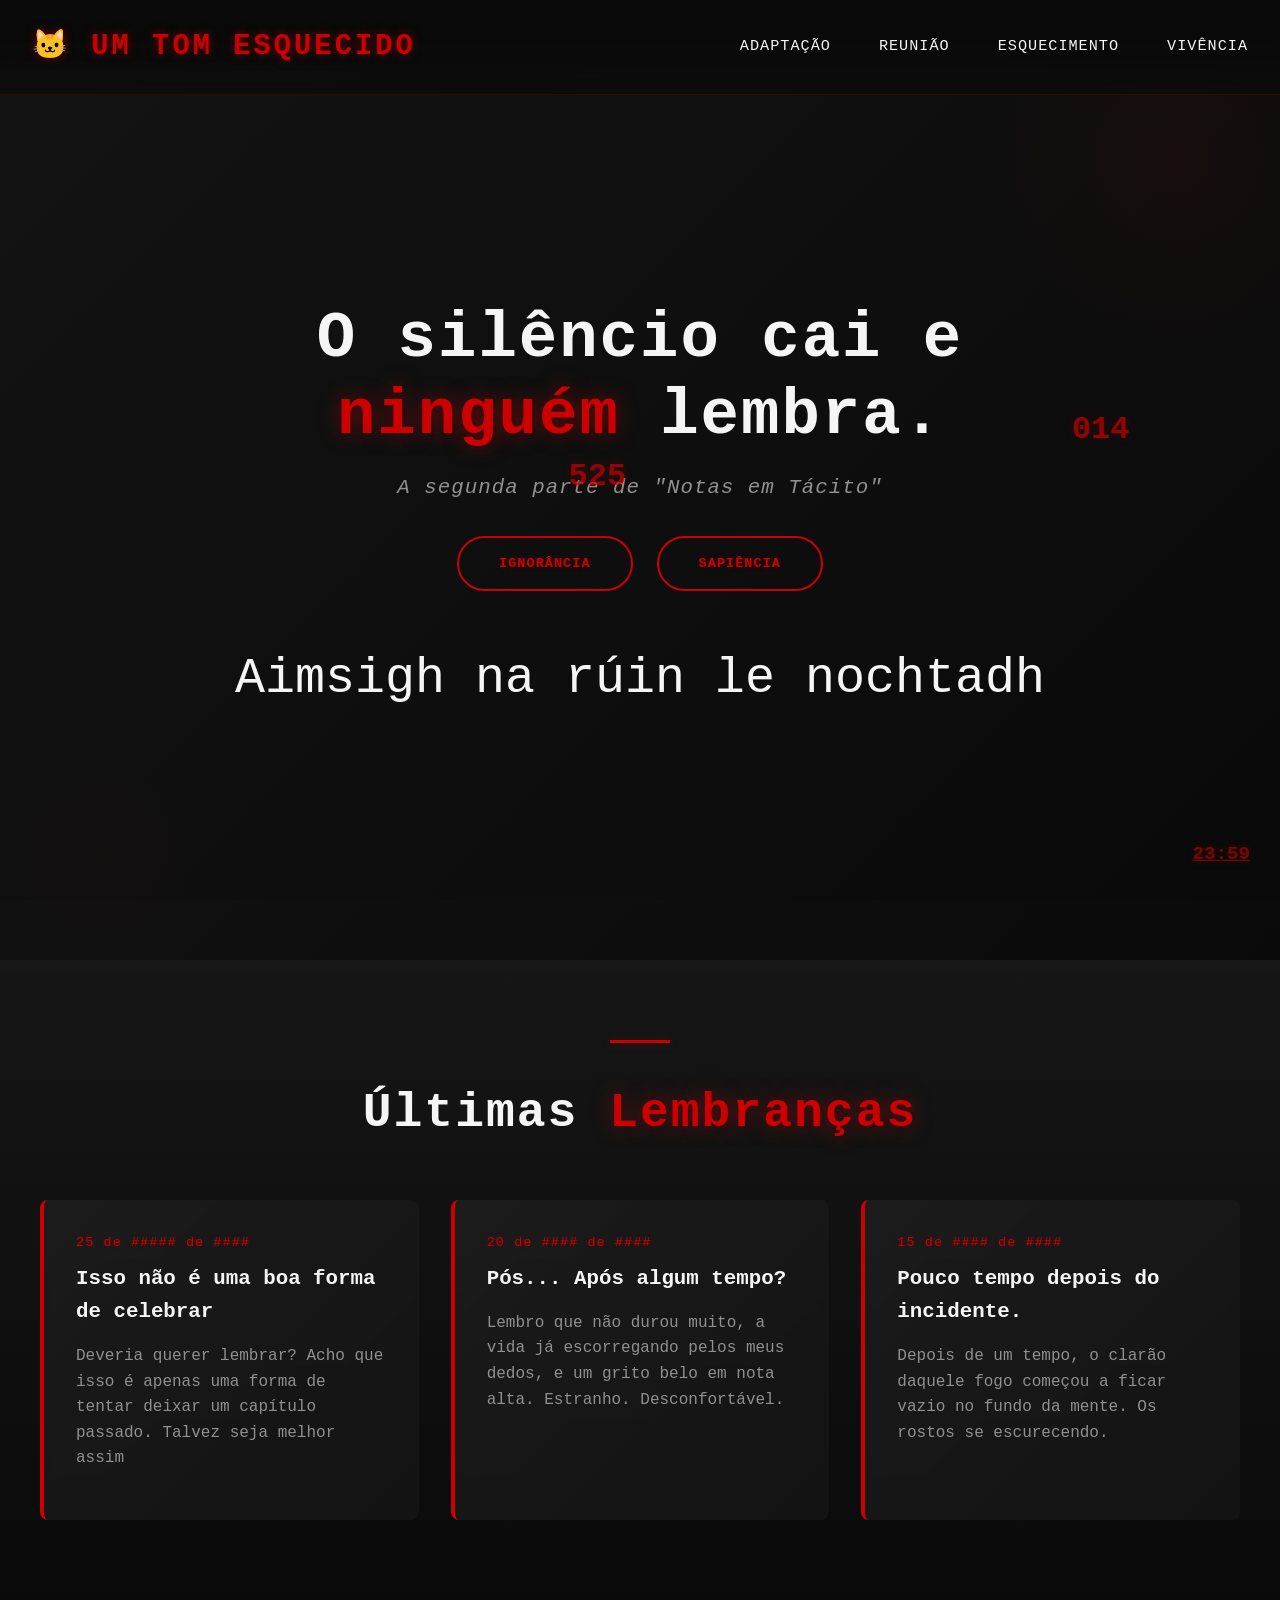
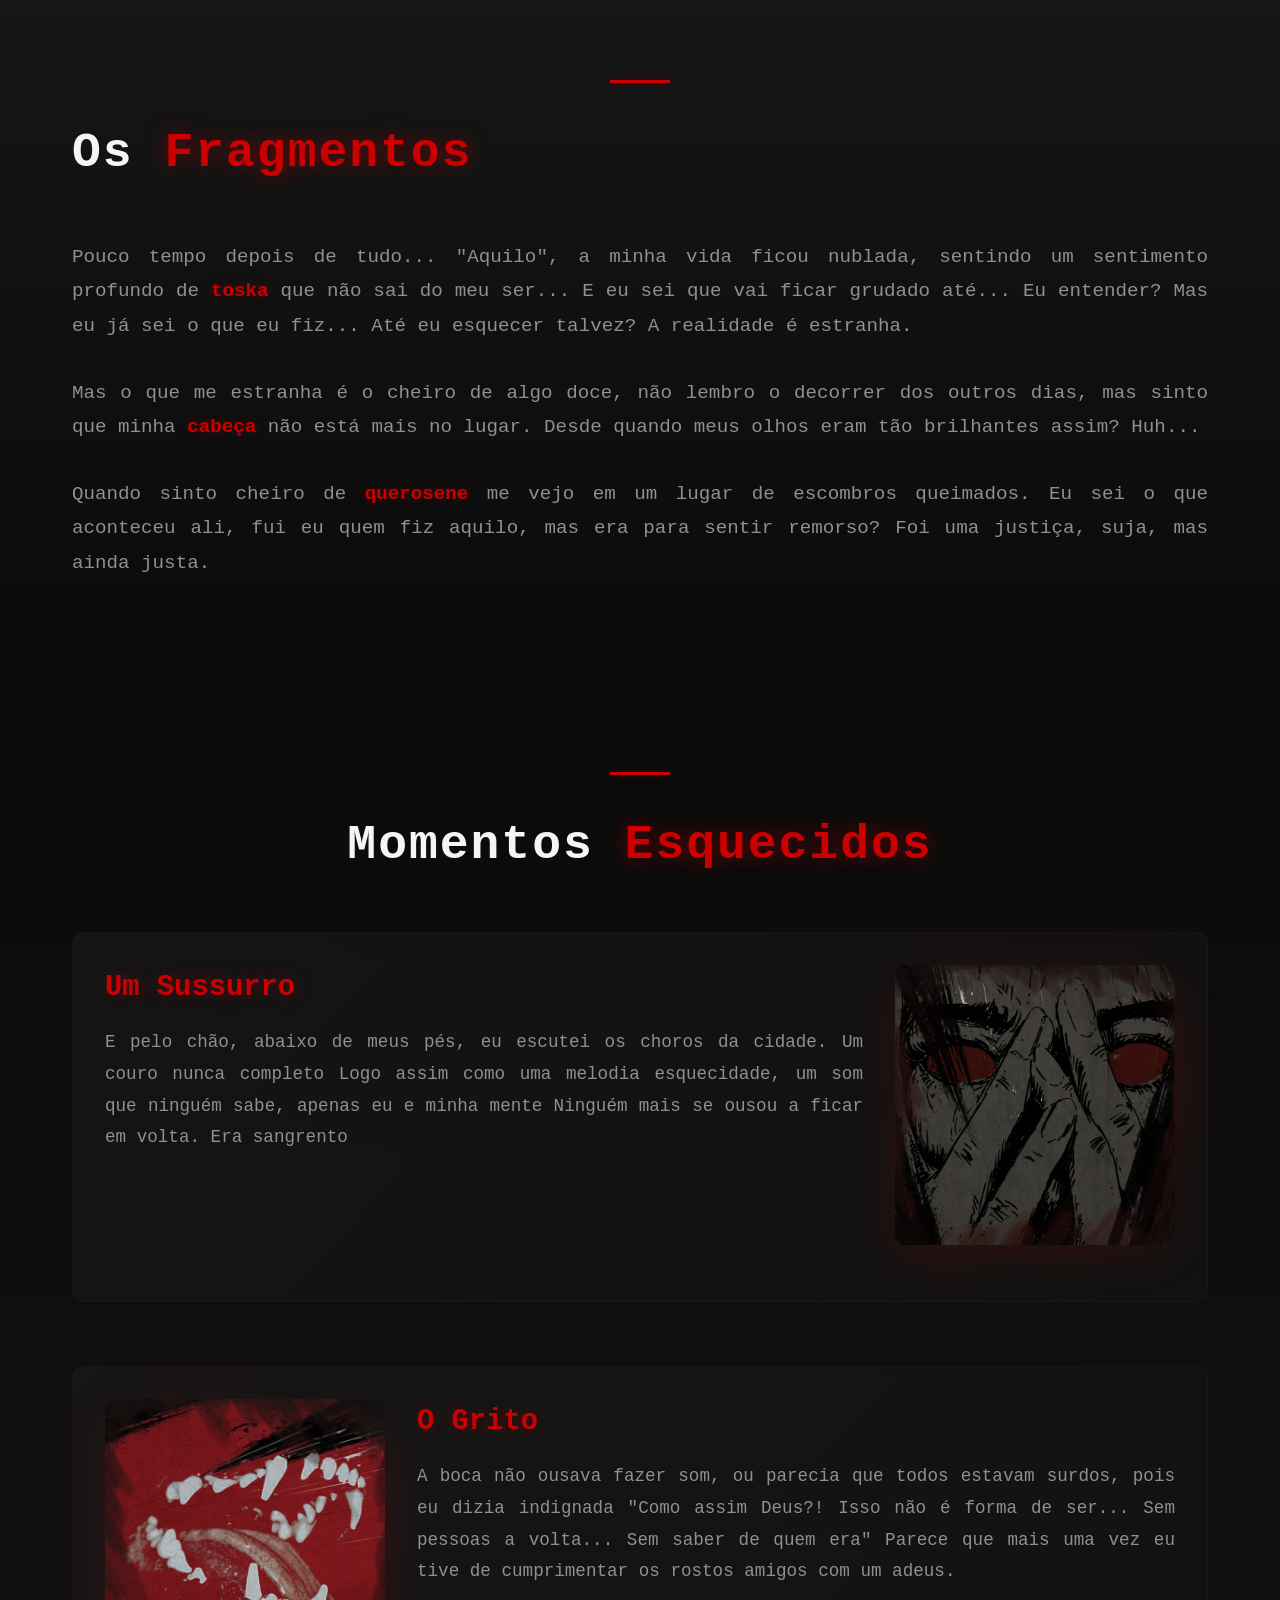
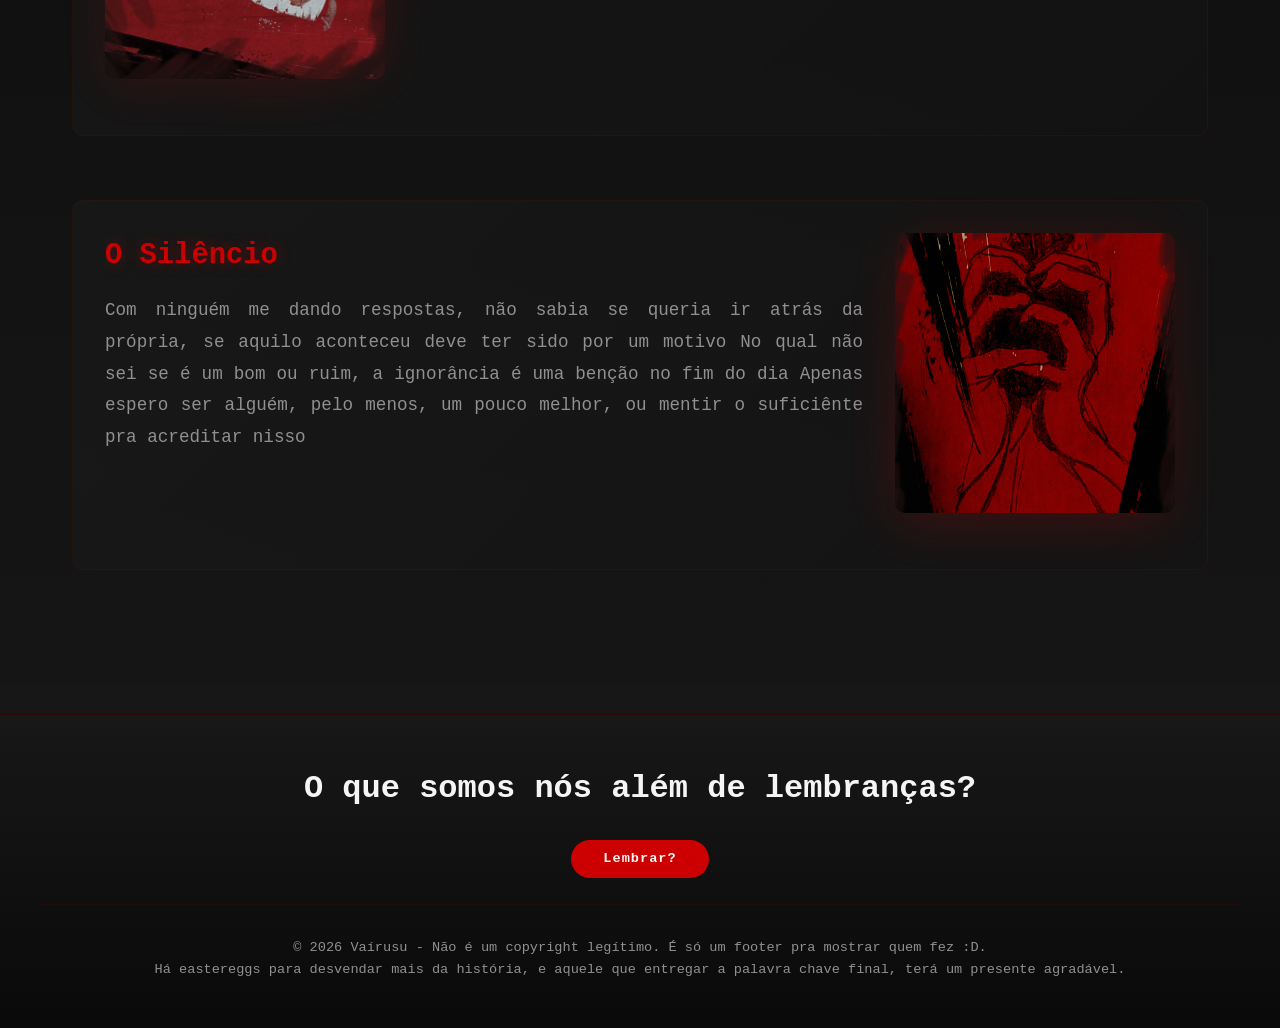
==== commit 326872e1: "a" ====
--- a/index.html
+++ b/index.html
@@ -5,7 +5,7 @@
     <meta charset="UTF-8">
     <meta name="viewport" content="width=device-width, initial-scale=1.0">
     <title>Notas em Toska</title>
-    <link rel="stylesheet" href="styles.css">
+    <link rel="stylesheet" href="style.css">
 </head>
 
 <body>
--- a/style.css
+++ b/style.css
@@ -0,0 +1,752 @@
+* {
+    margin: 0;
+    padding: 0;
+    box-sizing: border-box;
+}
+
+:root {
+    --primary-dark: #0a0a0a;
+    --secondary-dark: #1a1a1a;
+    --accent-red: #cc0000;
+    --accent-dark-red: #660000;
+    --text-light: #f5f5f5;
+    --text-muted: #909090;
+}
+
+body {
+    background-color: var(--primary-dark);
+    background-image: url('background.png');
+    background-size: cover;
+    background-attachment: fixed;
+    background-position: center;
+    color: var(--text-light);
+    font-family: 'Courier New', monospace;
+    line-height: 1.6;
+    overflow-x: hidden;
+    position: relative;
+}
+
+body::before {
+    content: '';
+    position: fixed;
+    top: 0;
+    left: 0;
+    right: 0;
+    bottom: 0;
+    background: rgba(0, 0, 0, 0.4);
+    backdrop-filter: blur(2px);
+    z-index: 1;
+    pointer-events: none;
+}
+
+/* SPLASH SCREEN - JORNAL */
+.splash-screen {
+    position: fixed;
+    top: 0;
+    left: 0;
+    right: 0;
+    bottom: 0;
+    background: rgba(0, 0, 0, 0.9);
+    display: flex;
+    align-items: center;
+    justify-content: center;
+    z-index: 2000;
+    animation: fadeDissipate 3s ease-in-out forwards;
+}
+
+.splash-content {
+    text-align: center;
+    animation: paperBurn 3s ease-in-out forwards;
+}
+
+.splash-title {
+    font-size: 4rem;
+    font-weight: 900;
+    color: var(--accent-red);
+    letter-spacing: 4px;
+    text-transform: uppercase;
+    font-family: 'Georgia', serif;
+    margin-bottom: 1rem;
+    text-shadow: 0 0 20px rgba(204, 0, 0, 0.5);
+}
+
+.splash-subtitle {
+    font-size: 1.2rem;
+    color: var(--text-muted);
+    letter-spacing: 2px;
+    font-style: italic;
+}
+
+@keyframes fadeDissipate {
+    0% {
+        opacity: 1;
+    }
+    70% {
+        opacity: 1;
+    }
+    100% {
+        opacity: 0;
+        pointer-events: none;
+    }
+}
+
+@keyframes paperBurn {
+    0% {
+        transform: scale(1);
+        opacity: 1;
+        filter: blur(0px);
+    }
+    50% {
+        filter: blur(2px);
+    }
+    100% {
+        transform: scale(1.1);
+        opacity: 0;
+        filter: blur(10px);
+    }
+}
+
+/* NÚMEROS FLUTUANTES */
+.floating-number {
+    position: fixed;
+    font-size: 2rem;
+    color: var(--accent-red);
+    font-family: 'Courier New', monospace;
+    font-weight: bold;
+    opacity: 0.7;
+    z-index: 10;
+    pointer-events: none;
+    text-shadow: 0 0 10px rgba(204, 0, 0, 0.3);
+    animation: floatVertical 6s infinite ease-in-out;
+}
+
+@keyframes floatVertical {
+    0% {
+        transform: translateY(0px);
+        opacity: 0;
+    }
+    10% {
+        opacity: 0.8;
+    }
+    50% {
+        opacity: 0.5;
+    }
+    90% {
+        opacity: 0.8;
+    }
+    100% {
+        transform: translateY(-100px);
+        opacity: 0;
+    }
+}
+
+/* NÚMERO FIXO NO CANTO */
+.fixed-number {
+    position: fixed;
+    bottom: 30px;
+    right: 30px;
+    font-size: 1.2rem;
+    color: var(--accent-red);
+    font-family: 'Courier New', monospace;
+    font-weight: bold;
+    z-index: 500;
+    cursor: pointer;
+    opacity: 0.6;
+    transition: all 0.3s ease;
+    text-shadow: 0 0 8px rgba(204, 0, 0, 0.4);
+    animation: pulse 2s infinite;
+}
+
+.fixed-number:hover {
+    opacity: 1;
+    text-shadow: 0 0 15px rgba(204, 0, 0, 0.8);
+    transform: scale(1.2);
+}
+
+@keyframes pulse {
+    0%, 100% {
+        opacity: 0.6;
+    }
+    50% {
+        opacity: 0.9;
+    }
+}
+
+/* NAVEGAÇÃO */
+nav {
+    position: fixed;
+    top: 0;
+    width: 100%;
+    background: linear-gradient(180deg, rgba(10, 10, 10, 0.95) 0%, rgba(10, 10, 10, 0.7) 100%);
+    padding: 1.5rem 2rem;
+    z-index: 1000;
+    display: flex;
+    justify-content: space-between;
+    align-items: center;
+    backdrop-filter: blur(10px);
+    border-bottom: 1px solid rgba(204, 0, 0, 0.2);
+}
+
+.logo {
+    font-size: 1.8rem;
+    font-weight: 900;
+    letter-spacing: 3px;
+    color: var(--accent-red);
+    text-transform: uppercase;
+    text-shadow: 0 0 10px rgba(204, 0, 0, 0.5);
+}
+
+.logo::before {
+    content: "🐱 ";
+}
+
+nav ul {
+    display: flex;
+    list-style: none;
+    gap: 3rem;
+}
+
+nav a {
+    color: var(--text-light);
+    text-decoration: none;
+    font-size: 0.95rem;
+    letter-spacing: 1px;
+    text-transform: uppercase;
+    transition: color 0.3s ease;
+    position: relative;
+}
+
+nav a::after {
+    content: '';
+    position: absolute;
+    bottom: -5px;
+    left: 0;
+    width: 0;
+    height: 2px;
+    background: var(--accent-red);
+    transition: width 0.3s ease;
+}
+
+nav a:hover::after {
+    width: 100%;
+}
+
+.btn-primary {
+    background: var(--accent-red);
+    color: var(--text-light);
+    padding: 0.7rem 2rem;
+    border-radius: 50px;
+    text-decoration: none;
+    font-weight: 700;
+    font-size: 0.85rem;
+    letter-spacing: 1px;
+    transition: all 0.3s ease;
+    text-shadow: 0 0 5px rgba(204, 0, 0, 0.3);
+}
+
+.btn-primary:hover {
+    background: var(--accent-dark-red);
+    transform: translateY(-2px);
+    box-shadow: 0 0 20px rgba(204, 0, 0, 0.5);
+}
+
+/* HERO SECTION */
+.hero {
+    min-height: 100vh;
+    background: linear-gradient(135deg, rgba(26, 26, 26, 0.7) 0%, rgba(10, 10, 10, 0.8) 100%);
+    display: flex;
+    align-items: center;
+    justify-content: center;
+    position: relative;
+    overflow: hidden;
+    margin-top: 60px;
+    z-index: 2;
+}
+
+.hero::before {
+    content: '';
+    position: absolute;
+    width: 400px;
+    height: 400px;
+    background: radial-gradient(circle, var(--accent-red) 0%, transparent 70%);
+    top: -100px;
+    right: -100px;
+    opacity: 0.05;
+    border-radius: 50%;
+}
+
+.hero::after {
+    content: '';
+    position: absolute;
+    width: 300px;
+    height: 300px;
+    background: radial-gradient(circle, var(--accent-dark-red) 0%, transparent 70%);
+    bottom: -50px;
+    left: -50px;
+    opacity: 0.03;
+    border-radius: 50%;
+}
+
+.hero-content {
+    max-width: 900px;
+    text-align: center;
+    z-index: 1;
+}
+
+.hero-title {
+    font-size: 4rem;
+    font-weight: 900;
+    letter-spacing: 2px;
+    margin-bottom: 1rem;
+    line-height: 1.2;
+}
+
+.hero-title .highlight {
+    color: var(--accent-red);
+    text-shadow: 0 0 20px rgba(204, 0, 0, 0.5);
+}
+
+.hero-subtitle {
+    font-size: 1.3rem;
+    color: var(--text-muted);
+    margin-bottom: 2rem;
+    letter-spacing: 1px;
+    font-style: italic;
+}
+
+.hero-buttons {
+    display: flex;
+    gap: 1.5rem;
+    justify-content: center;
+    flex-wrap: wrap;
+    margin-bottom: 3rem;
+}
+
+.btn-secondary {
+    background: transparent;
+    border: 2px solid var(--accent-red);
+    color: var(--accent-red);
+    padding: 0.9rem 2.5rem;
+    border-radius: 50px;
+    text-decoration: none;
+    font-weight: 700;
+    font-size: 0.85rem;
+    letter-spacing: 1px;
+    text-transform: uppercase;
+    transition: all 0.3s ease;
+    text-shadow: 0 0 5px rgba(204, 0, 0, 0.3);
+}
+
+.btn-secondary:hover {
+    background: var(--accent-red);
+    color: var(--text-light);
+    box-shadow: 0 0 20px rgba(204, 0, 0, 0.5);
+}
+
+.hero-image {
+    margin-top: 3rem;
+    perspective: 1000px;
+}
+
+.hero-image img {
+    width: 100%;
+    max-width: 500px;
+    height: auto;
+    filter: drop-shadow(0 20px 40px rgba(212, 175, 55, 0.2));
+    animation: float 3s ease-in-out infinite;
+}
+
+@keyframes float {
+    0%, 100% { transform: translateY(0px); }
+    50% { transform: translateY(-20px); }
+}
+
+/* SEÇÕES */
+section {
+    padding: 5rem 2rem;
+}
+
+.section-title {
+    text-align: center;
+    font-size: 3rem;
+    font-weight: 900;
+    margin-bottom: 3rem;
+    letter-spacing: 2px;
+}
+
+.section-title .highlight {
+    color: var(--accent-red);
+    text-shadow: 0 0 20px rgba(204, 0, 0, 0.5);
+}
+
+.divider {
+    width: 60px;
+    height: 3px;
+    background: var(--accent-red);
+    margin: 0 auto 2rem;
+    box-shadow: 0 0 10px rgba(204, 0, 0, 0.3);
+}
+
+/* NOTÍCIAS */
+.news {
+    background: linear-gradient(180deg, rgba(26, 26, 26, 0.8) 0%, rgba(10, 10, 10, 0.9) 100%);
+    z-index: 2;
+    position: relative;
+}
+
+.news-grid {
+    display: grid;
+    grid-template-columns: repeat(auto-fit, minmax(300px, 1fr));
+    gap: 2rem;
+    max-width: 1200px;
+    margin: 0 auto;
+}
+
+.news-card {
+    background: linear-gradient(135deg, rgba(30, 30, 30, 0.8) 0%, rgba(20, 20, 20, 0.9) 100%);
+    border-left: 4px solid var(--accent-red);
+    padding: 2rem;
+    border-radius: 8px;
+    transition: all 0.3s ease;
+    cursor: pointer;
+    backdrop-filter: blur(5px);
+    text-decoration: none;
+    color: inherit;
+    display: block;
+}
+
+.news-card:hover {
+    transform: translateY(-10px);
+    border-left-color: var(--accent-red);
+    box-shadow: 0 0 20px rgba(204, 0, 0, 0.2);
+}
+
+.news-date {
+    color: var(--accent-red);
+    font-size: 0.85rem;
+    letter-spacing: 1px;
+    margin-bottom: 0.5rem;
+    text-shadow: 0 0 5px rgba(204, 0, 0, 0.3);
+}
+
+.news-title {
+    font-size: 1.3rem;
+    font-weight: 700;
+    margin-bottom: 1rem;
+}
+
+.news-text {
+    color: var(--text-muted);
+    margin-bottom: 1rem;
+}
+
+/* PERSONAGENS */
+.characters {
+    background: linear-gradient(180deg, rgba(10, 10, 10, 0.9) 0%, rgba(26, 26, 26, 0.8) 100%);
+    z-index: 2;
+    position: relative;
+}
+
+.character-grid {
+    display: grid;
+    grid-template-columns: repeat(auto-fit, minmax(200px, 1fr));
+    gap: 2rem;
+    max-width: 1400px;
+    margin: 0 auto;
+}
+
+.character-card {
+    position: relative;
+    aspect-ratio: 1;
+    border-radius: 12px;
+    overflow: hidden;
+    cursor: pointer;
+    border: 1px solid rgba(204, 0, 0, 0.1);
+}
+
+.character-card::before {
+    content: '';
+    position: absolute;
+    inset: 0;
+    background: linear-gradient(135deg, var(--accent-red) 0%, var(--accent-dark-red) 100%);
+    opacity: 0;
+    transition: opacity 0.3s ease;
+    z-index: 2;
+}
+
+.character-card:hover::before {
+    opacity: 0.15;
+}
+
+.character-image {
+    width: 100%;
+    height: 100%;
+    background: linear-gradient(135deg, rgba(30, 30, 30, 0.9) 0%, rgba(20, 20, 20, 0.95) 100%);
+    display: flex;
+    align-items: center;
+    justify-content: center;
+    font-size: 4rem;
+    transition: transform 0.3s ease;
+}
+
+.character-card:hover .character-image {
+    transform: scale(1.1);
+}
+
+.character-name {
+    position: absolute;
+    bottom: 0;
+    left: 0;
+    right: 0;
+    background: linear-gradient(to top, rgba(0, 0, 0, 0.8), transparent);
+    padding: 2rem 1rem 1rem;
+    z-index: 3;
+    transform: translateY(20px);
+    transition: transform 0.3s ease;
+}
+
+.character-card:hover .character-name {
+    transform: translateY(0);
+}
+
+/* HISTÓRIA */
+.story {
+    background: linear-gradient(180deg, rgba(26, 26, 26, 0.8) 0%, rgba(10, 10, 10, 0.9) 100%);
+    z-index: 2;
+    position: relative;
+}
+
+.story-container {
+    max-width: 1200px;
+    margin: 0 auto;
+    padding: 0 2rem;
+}
+
+.story-header {
+    margin-bottom: 3rem;
+}
+
+.story-title {
+    text-align: left;
+    margin-bottom: 0;
+}
+
+.story-content {
+    display: flow-root;
+    position: relative;
+}
+
+.story-tear-image {
+    float: right;
+    width: 300px;
+    height: 300px;
+    object-fit: cover;
+    margin: 0 0 2rem 2rem;
+    border-radius: 12px;
+    opacity: 0.95;
+    filter: drop-shadow(0 10px 30px rgba(204, 0, 0, 0.3));
+    shape-margin: 20px;
+}
+
+.story-text {
+    font-size: 1.2rem;
+    line-height: 1.8;
+    color: var(--text-muted);
+    margin-bottom: 2rem;
+    text-align: justify;
+    font-family: 'Courier New', monospace;
+    text-wrap: wrap;
+}
+
+.story-highlight {
+    color: var(--accent-red);
+    font-weight: 700;
+    text-shadow: 0 0 10px rgba(204, 0, 0, 0.3);
+}
+
+/* GALERIA */
+.gallery {
+    background: linear-gradient(180deg, rgba(10, 10, 10, 0.9) 0%, rgba(26, 26, 26, 0.8) 100%);
+    z-index: 2;
+    position: relative;
+}
+
+.gallery-moments {
+    max-width: 1200px;
+    margin: 0 auto;
+    padding: 0 2rem;
+}
+
+.gallery-moment {
+    display: flow-root;
+    margin-bottom: 4rem;
+    padding: 2rem;
+    background: linear-gradient(135deg, rgba(30, 30, 30, 0.5) 0%, rgba(20, 20, 20, 0.6) 100%);
+    border-radius: 12px;
+    border: 1px solid rgba(204, 0, 0, 0.1);
+}
+
+.moment-image {
+    width: 280px;
+    height: 280px;
+    object-fit: cover;
+    border-radius: 10px;
+    opacity: 0.9;
+    filter: drop-shadow(0 10px 25px rgba(204, 0, 0, 0.25));
+    shape-margin: 25px;
+}
+
+.moment-right .moment-image {
+    float: right;
+    margin: 0 0 1.5rem 2rem;
+}
+
+.moment-left .moment-image {
+    float: left;
+    margin: 0 2rem 1.5rem 0;
+}
+
+.moment-text {
+    overflow: hidden;
+}
+
+.moment-title {
+    font-size: 1.8rem;
+    font-weight: 700;
+    color: var(--accent-red);
+    margin-bottom: 1rem;
+    text-shadow: 0 0 15px rgba(204, 0, 0, 0.4);
+}
+
+.moment-text p {
+    font-size: 1.1rem;
+    line-height: 1.8;
+    color: var(--text-muted);
+    text-align: justify;
+    font-family: 'Courier New', monospace;
+}
+
+/* RODAPÉ */
+footer {
+    background: linear-gradient(180deg, rgba(26, 26, 26, 0.9) 0%, rgba(10, 10, 10, 0.95) 100%);
+    padding: 3rem 2rem;
+    text-align: center;
+    border-top: 1px solid rgba(204, 0, 0, 0.2);
+    z-index: 2;
+    position: relative;
+}
+
+.footer-content {
+    max-width: 1200px;
+    margin: 0 auto;
+}
+
+.footer-platforms {
+    display: flex;
+    justify-content: center;
+    gap: 2rem;
+    margin: 2rem 0;
+    flex-wrap: wrap;
+}
+
+.platform-link {
+    color: var(--accent-red);
+    text-decoration: none;
+    font-weight: 700;
+    font-size: 0.9rem;
+    letter-spacing: 1px;
+    transition: all 0.3s ease;
+    text-shadow: 0 0 5px rgba(204, 0, 0, 0.3);
+}
+
+.platform-link:hover {
+    color: var(--accent-red);
+    text-shadow: 0 0 15px rgba(204, 0, 0, 0.6);
+    transform: scale(1.1);
+}
+
+.footer-bottom {
+    color: var(--text-muted);
+    font-size: 0.85rem;
+    margin-top: 2rem;
+    padding-top: 2rem;
+    border-top: 1px solid rgba(204, 0, 0, 0.1);
+}
+
+/* RESPONSIVO */
+@media (max-width: 768px) {
+    nav {
+        flex-direction: column;
+        gap: 1rem;
+    }
+
+    nav ul {
+        flex-direction: column;
+        gap: 1rem;
+        text-align: center;
+    }
+
+    .hero-title {
+        font-size: 2rem;
+    }
+
+    .section-title {
+        font-size: 2rem;
+    }
+
+    .hero-buttons {
+        flex-direction: column;
+    }
+
+    .btn-primary, .btn-secondary {
+        width: 100%;
+    }
+
+    /* Ajustes para história em mobile */
+    .story-tear-image {
+        float: none;
+        width: 100%;
+        height: auto;
+        margin: 0 0 1.5rem 0;
+    }
+
+    .story-title {
+        text-align: center;
+    }
+
+    /* Ajustes para galeria em mobile */
+    .gallery-moment {
+        padding: 1rem;
+    }
+
+    .moment-image {
+        width: 100%;
+        height: auto;
+        float: none !important;
+        margin: 0 0 1.5rem 0 !important;
+    }
+
+    .moment-title {
+        font-size: 1.5rem;
+    }
+
+    .moment-text p {
+        text-align: left;
+    }
+}
+
+/* ANIMAÇÃO DE ENTRADA */
+@keyframes slideUp {
+    from {
+        opacity: 0;
+        transform: translateY(30px);
+    }
+    to {
+        opacity: 1;
+        transform: translateY(0);
+    }
+}
+
+section {
+    animation: slideUp 0.6s ease-out;
+}
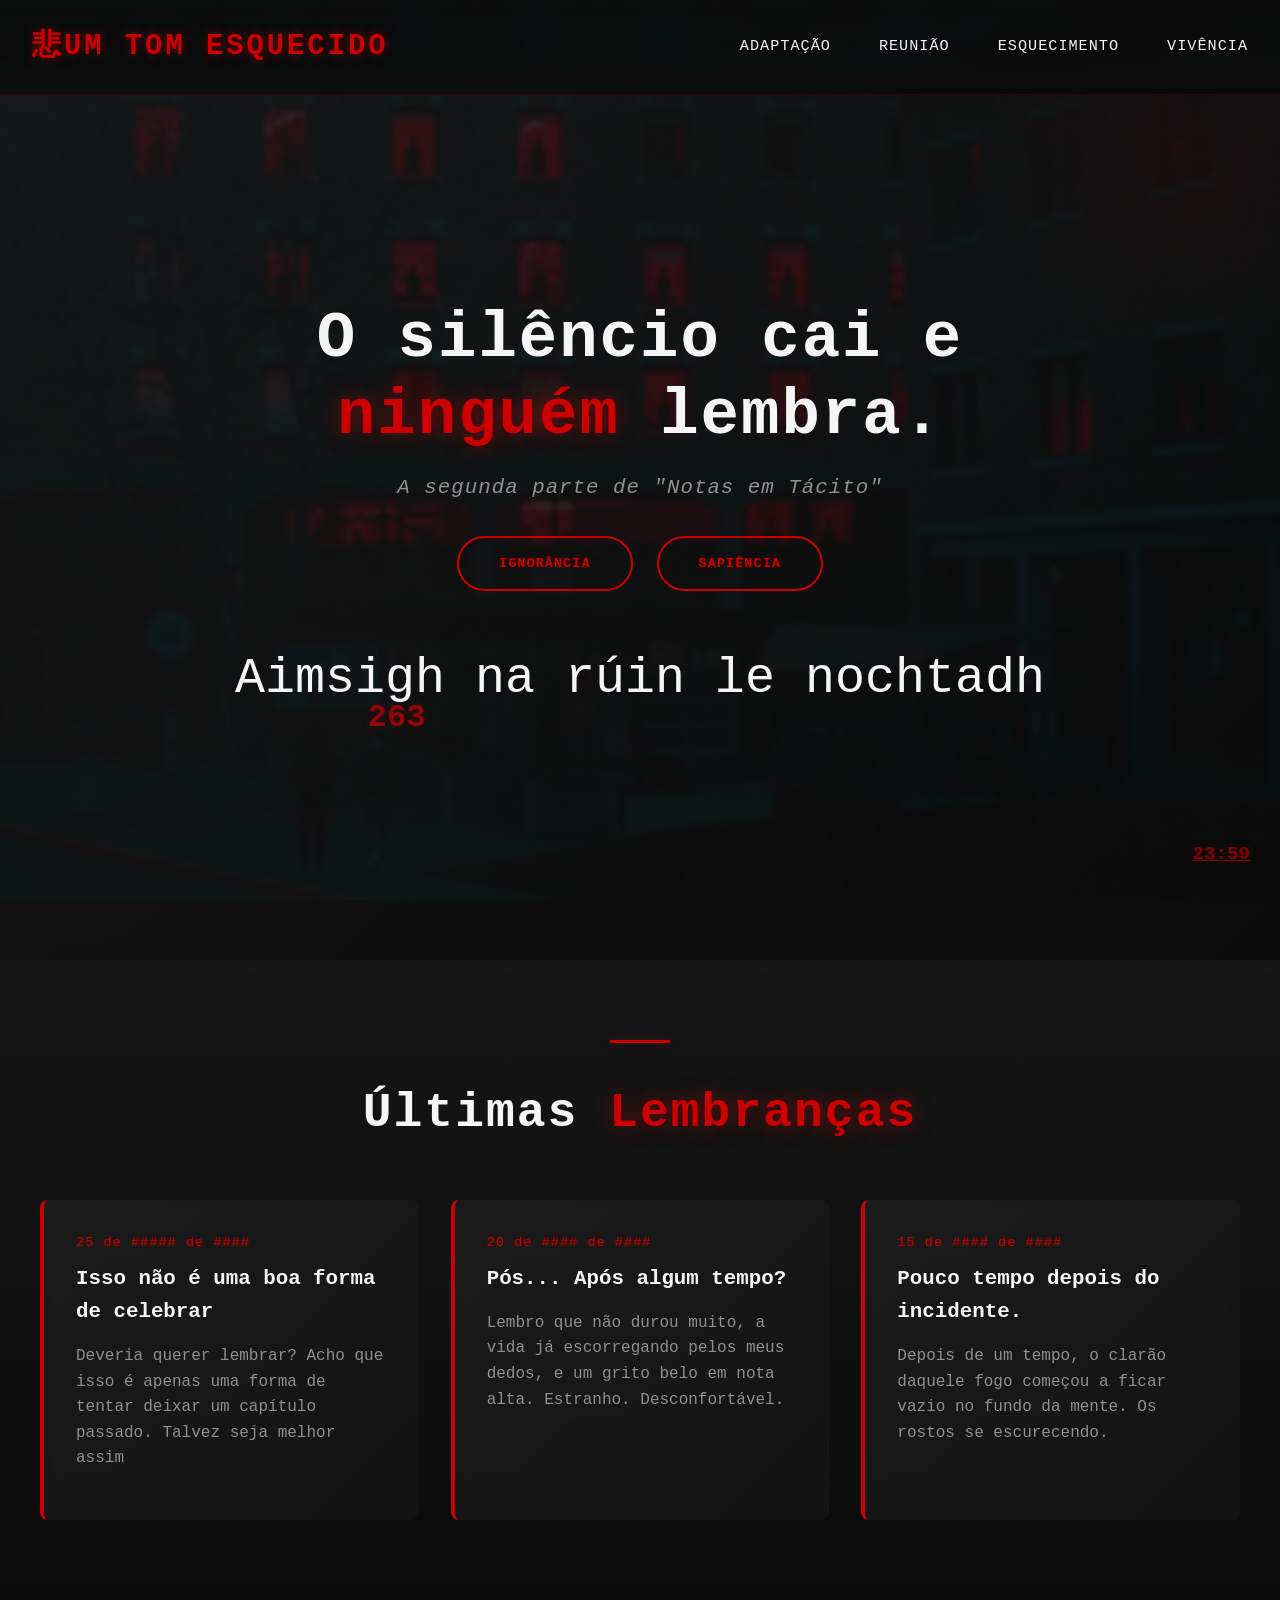
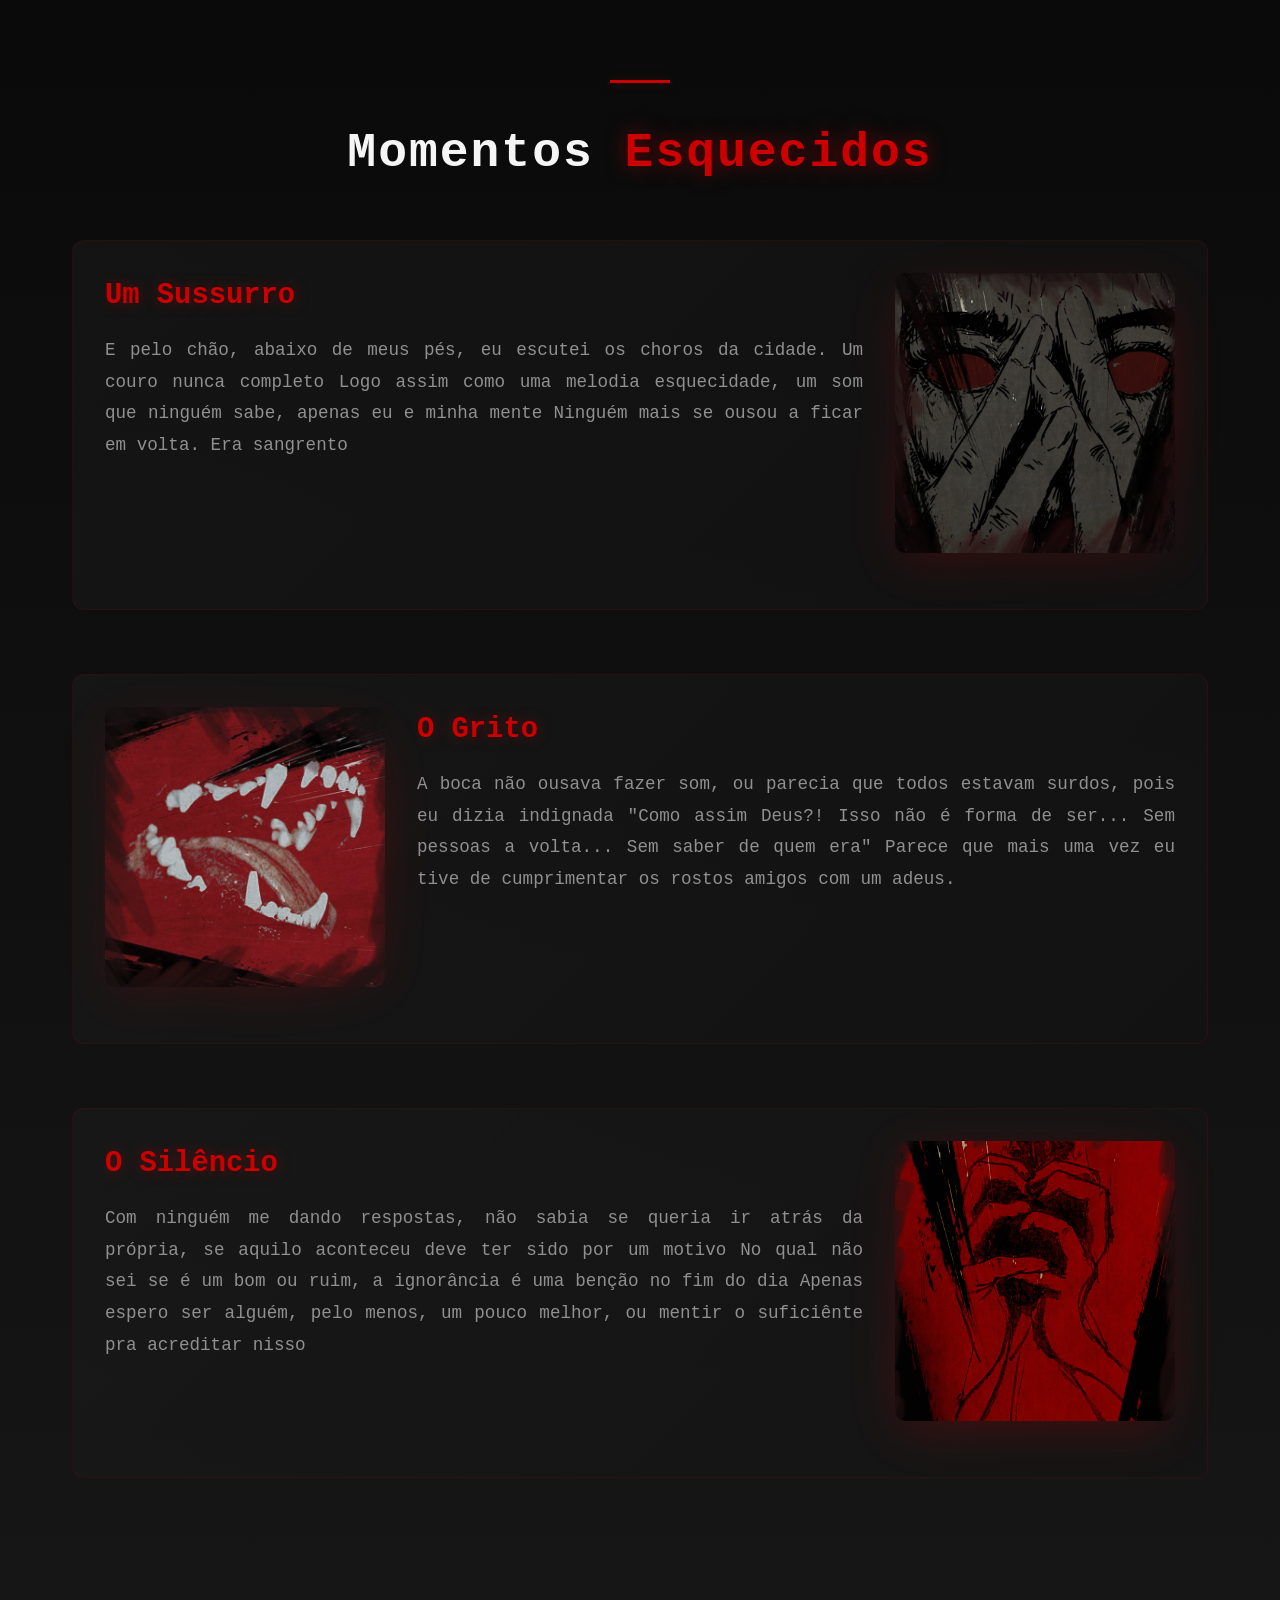
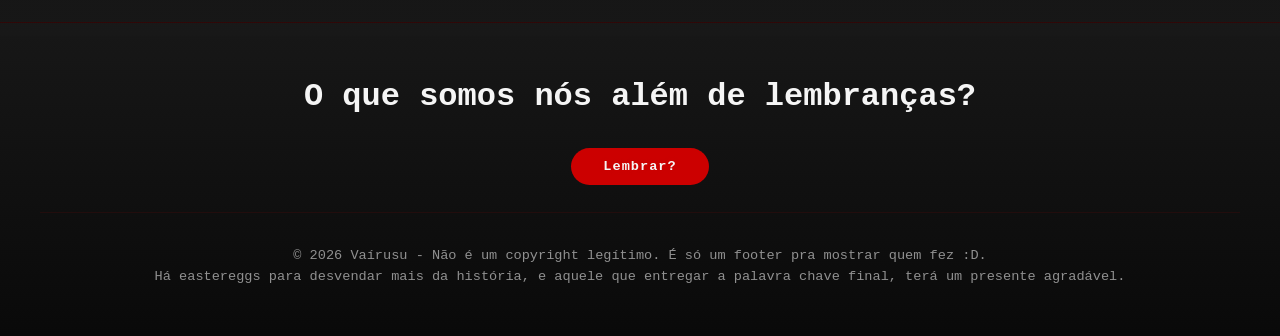
==== commit a7167385: "a" ====
--- a/index.html
+++ b/index.html
@@ -72,36 +72,6 @@
         </div>
     </section>
 
-    <!-- HISTÓRIA -->
-    <section id="story" class="story">
-        <div class="divider"></div>
-        
-        <div class="story-container">
-            <div class="story-header">
-                <h2 class="section-title story-title">Os <span class="highlight">Fragmentos</span></h2>
-            </div>
-
-            <div class="story-content">
-                <p class="story-text">
-                    Pouco tempo depois de tudo... "Aquilo", a minha vida ficou nublada, sentindo um sentimento profundo de
-                    <span class="story-highlight">toska</span>
-                    que não sai do meu ser... E eu sei que vai ficar grudado até... Eu entender? Mas eu já sei o que eu
-                    fiz... Até eu esquecer talvez? A realidade é estranha.
-                </p>
-                <p class="story-text">
-                    Mas o que me estranha é o cheiro de algo doce, não lembro o decorrer dos outros dias, mas sinto que
-                    minha <span class="story-highlight">cabeça</span> não está mais no lugar. Desde quando meus olhos eram
-                    tão brilhantes assim? Huh...
-                </p>
-                <p class="story-text">
-                    Quando sinto cheiro de <span class="story-highlight">querosene</span> me vejo em um lugar de escombros
-                    queimados. Eu sei o que aconteceu ali, fui eu quem fiz aquilo, mas era para sentir remorso? Foi uma
-                    justiça, suja, mas ainda justa.
-                </p>
-            </div>
-        </div>
-    </section>
-
     <!-- GALERIA -->
     <section id="gallery" class="gallery">
         <div class="divider"></div>
--- a/style.css
+++ b/style.css
@@ -15,7 +15,7 @@
 
 body {
     background-color: var(--primary-dark);
-    background-image: url('background.png');
+    background-image: url('background.jpg');
     background-size: cover;
     background-attachment: fixed;
     background-position: center;
@@ -197,7 +197,7 @@
 }
 
 .logo::before {
-    content: "🐱 ";
+    content: "悲";
 }
 
 nav ul {
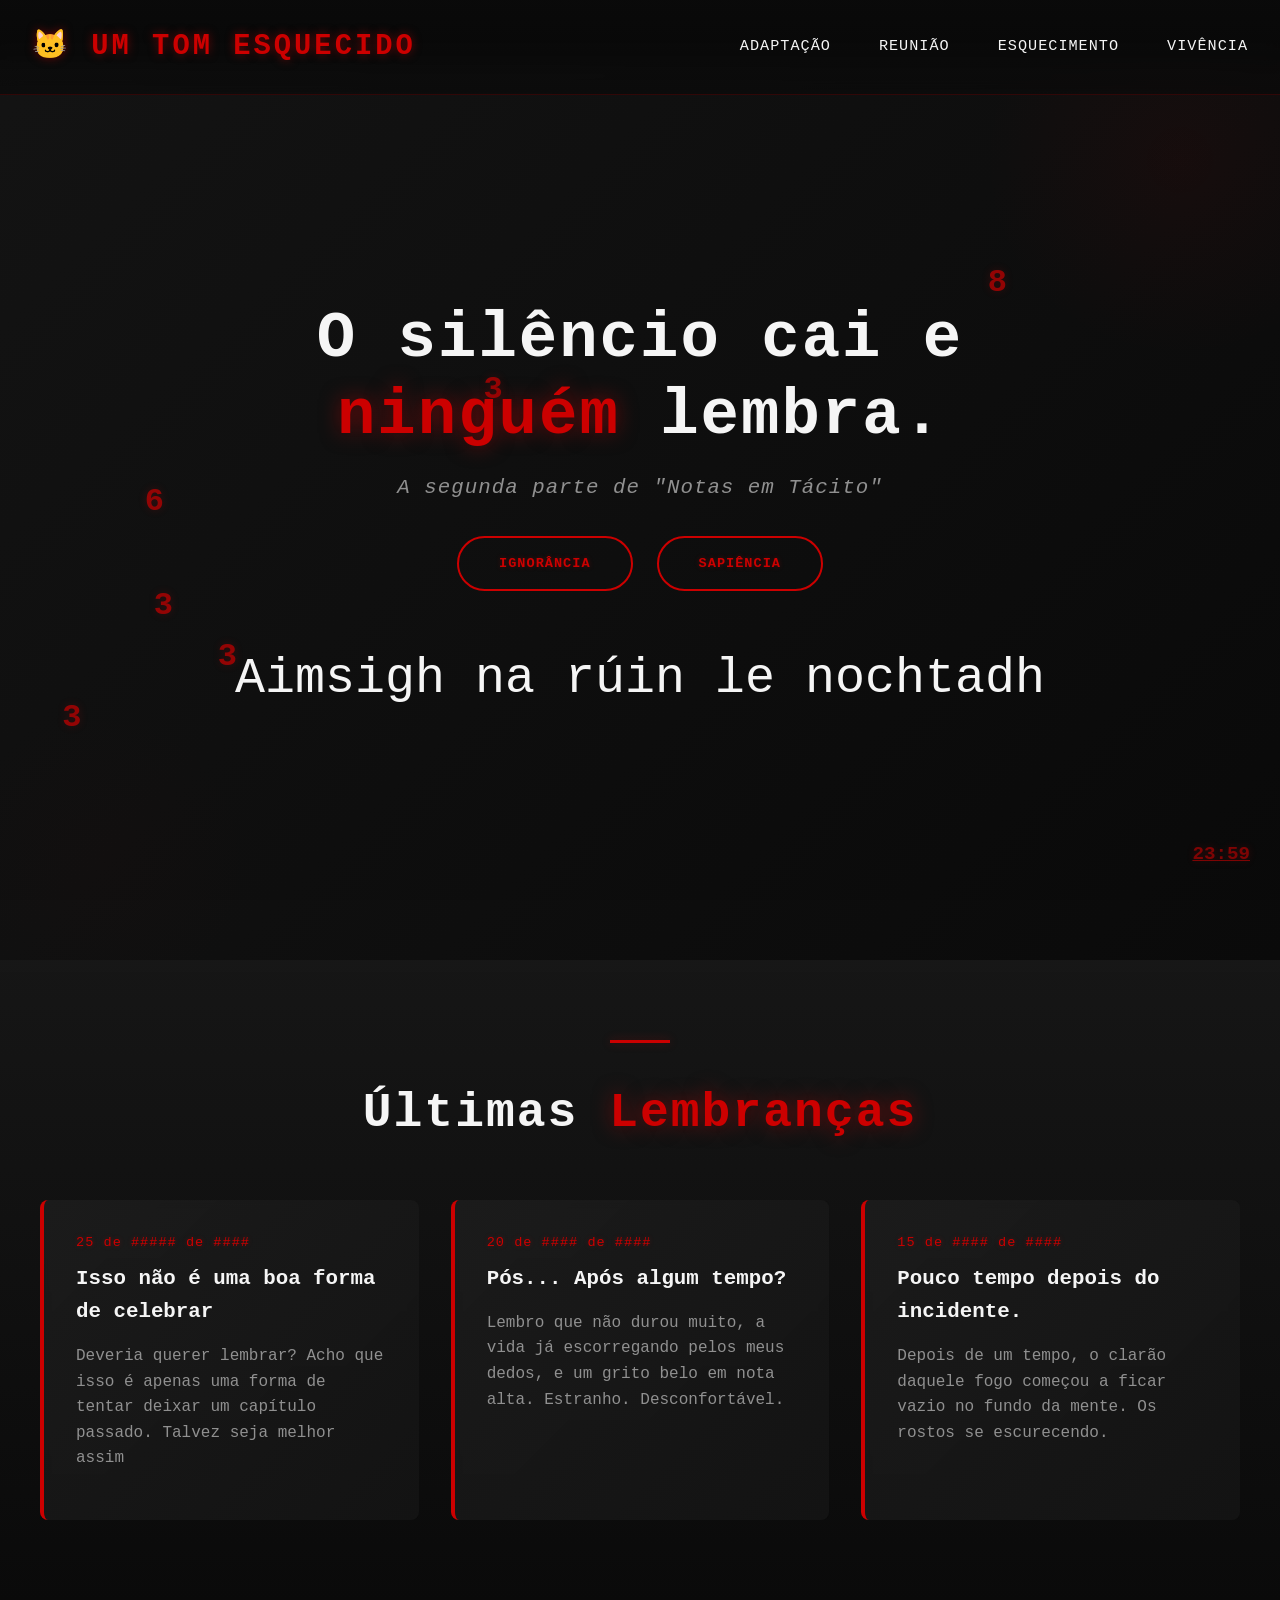
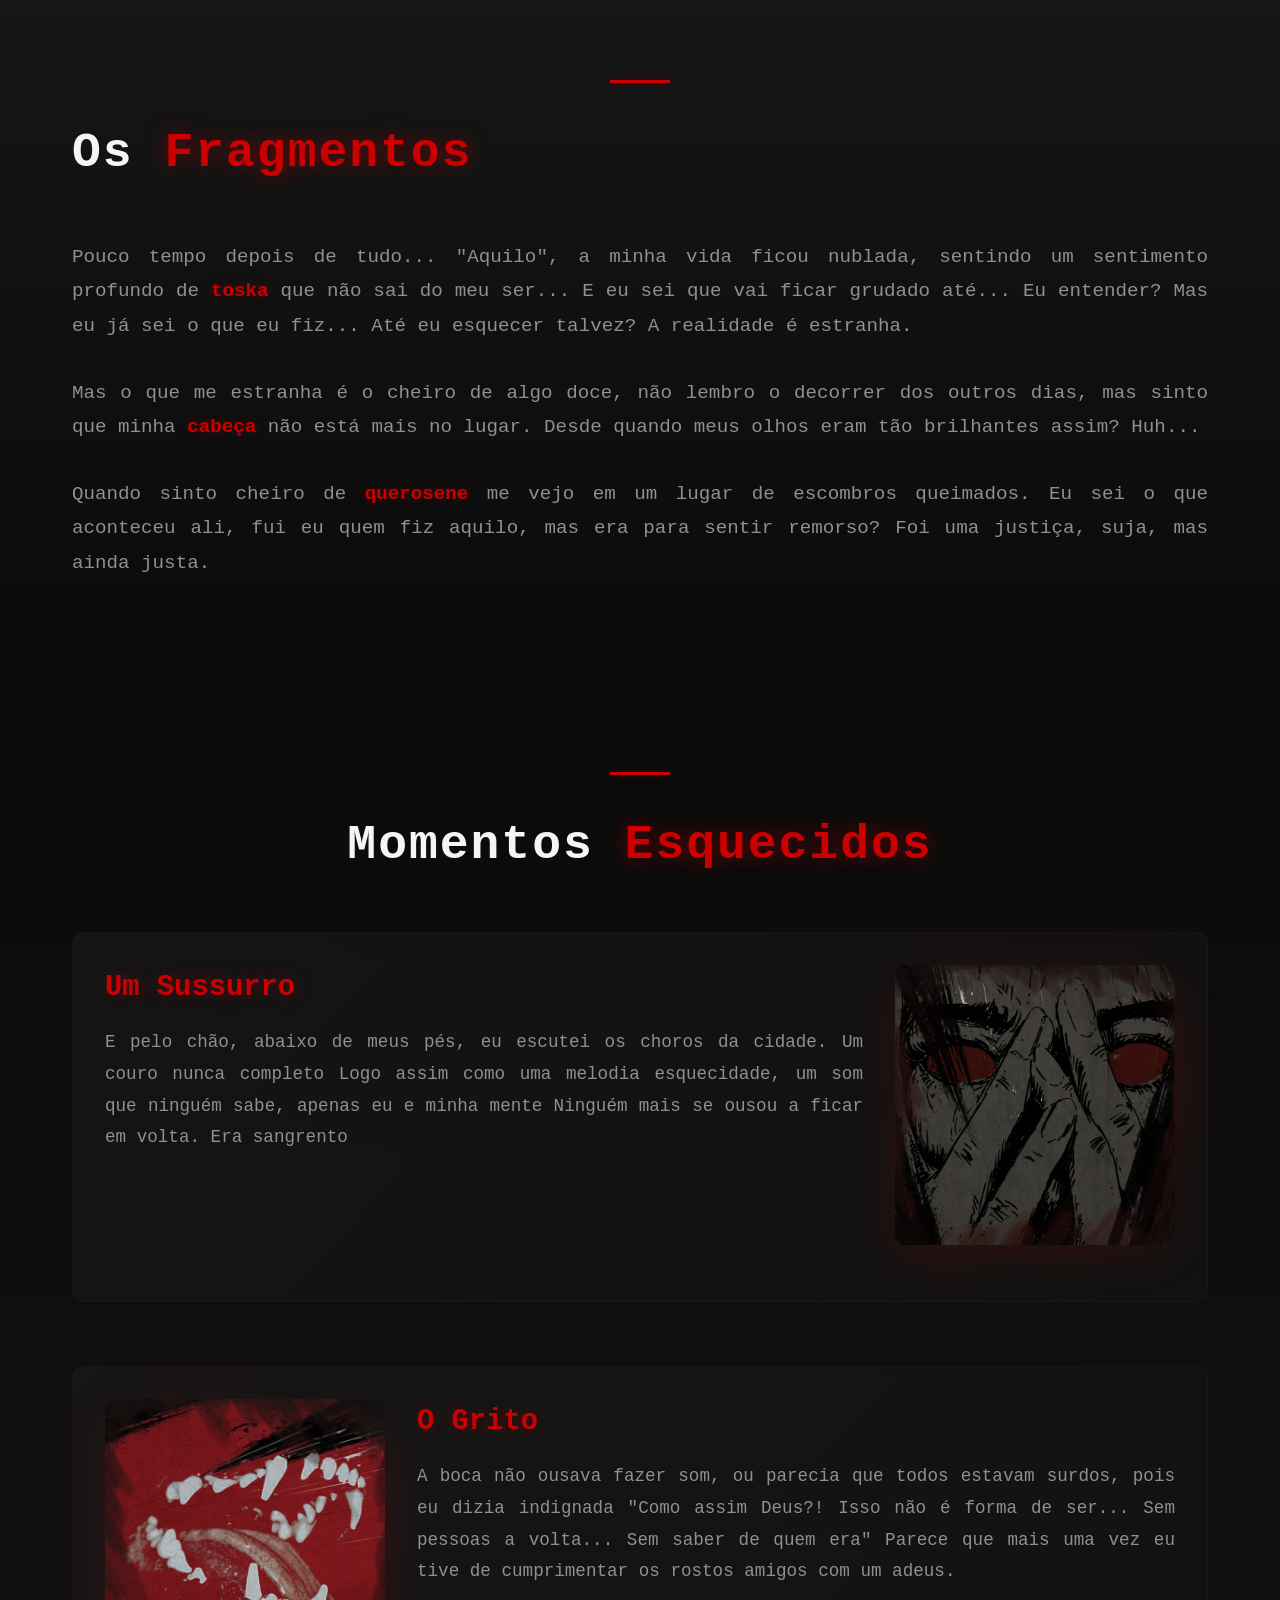
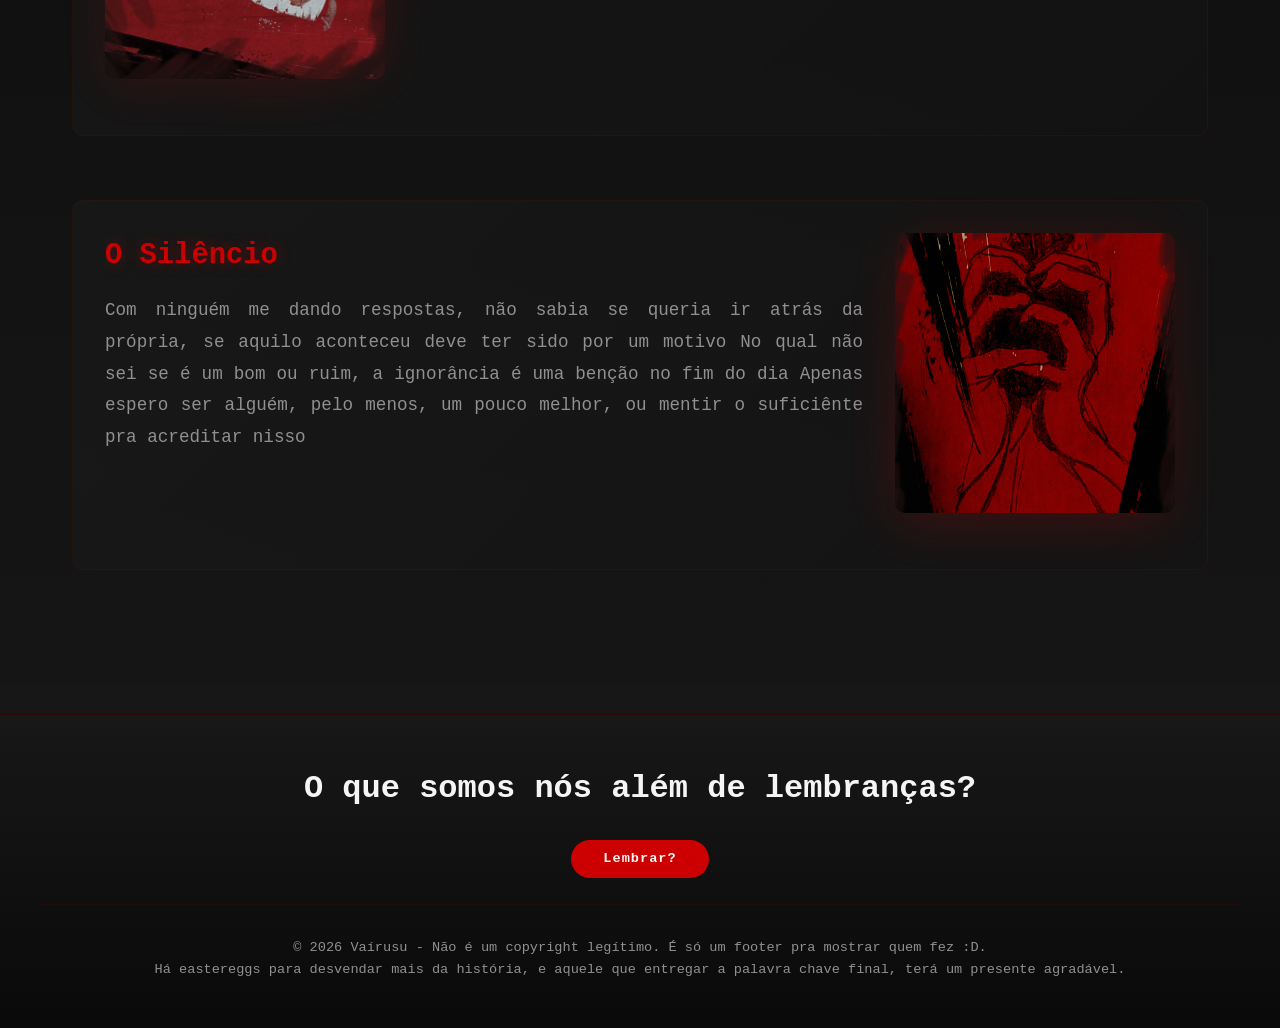
==== commit 84c5137e: "a" ====
--- a/index.html
+++ b/index.html
@@ -5,7 +5,7 @@
     <meta charset="UTF-8">
     <meta name="viewport" content="width=device-width, initial-scale=1.0">
     <title>Notas em Toska</title>
-    <link rel="stylesheet" href="style.css">
+    <link rel="stylesheet" href="styles.css">
 </head>
 
 <body>
@@ -69,6 +69,36 @@
                 <h3 class="news-title">Pouco tempo depois do incidente.</h3>
                 <p class="news-text">Depois de um tempo, o clarão daquele fogo começou a ficar vazio no fundo da mente. Os rostos se escurecendo.</p>
             </a>
+        </div>
+    </section>
+
+    <!-- HISTÓRIA -->
+    <section id="story" class="story">
+        <div class="divider"></div>
+        
+        <div class="story-container">
+            <div class="story-header">
+                <h2 class="section-title story-title">Os <span class="highlight">Fragmentos</span></h2>
+            </div>
+
+            <div class="story-content">
+                <p class="story-text">
+                    Pouco tempo depois de tudo... "Aquilo", a minha vida ficou nublada, sentindo um sentimento profundo de
+                    <span class="story-highlight">toska</span>
+                    que não sai do meu ser... E eu sei que vai ficar grudado até... Eu entender? Mas eu já sei o que eu
+                    fiz... Até eu esquecer talvez? A realidade é estranha.
+                </p>
+                <p class="story-text">
+                    Mas o que me estranha é o cheiro de algo doce, não lembro o decorrer dos outros dias, mas sinto que
+                    minha <span class="story-highlight">cabeça</span> não está mais no lugar. Desde quando meus olhos eram
+                    tão brilhantes assim? Huh...
+                </p>
+                <p class="story-text">
+                    Quando sinto cheiro de <span class="story-highlight">querosene</span> me vejo em um lugar de escombros
+                    queimados. Eu sei o que aconteceu ali, fui eu quem fiz aquilo, mas era para sentir remorso? Foi uma
+                    justiça, suja, mas ainda justa.
+                </p>
+            </div>
         </div>
     </section>
 
--- a/styles.css
+++ b/styles.css
@@ -0,0 +1,753 @@
+* {
+    margin: 0;
+    padding: 0;
+    box-sizing: border-box;
+}
+
+:root {
+    --primary-dark: #0a0a0a;
+    --secondary-dark: #1a1a1a;
+    --accent-red: #cc0000;
+    --accent-dark-red: #660000;
+    --text-light: #f5f5f5;
+    --text-muted: #909090;
+}
+
+body {
+    background-color: var(--primary-dark);
+    background-image: url('background.png');
+    background-size: cover;
+    background-attachment: fixed;
+    background-position: center;
+    color: var(--text-light);
+    font-family: 'Courier New', monospace;
+    line-height: 1.6;
+    overflow-x: hidden;
+    position: relative;
+}
+
+body::before {
+    content: '';
+    position: fixed;
+    top: 0;
+    left: 0;
+    right: 0;
+    bottom: 0;
+    background: rgba(0, 0, 0, 0.4);
+    backdrop-filter: blur(2px);
+    z-index: 1;
+    pointer-events: none;
+}
+
+/* SPLASH SCREEN - JORNAL */
+.splash-screen {
+    position: fixed;
+    top: 0;
+    left: 0;
+    right: 0;
+    bottom: 0;
+    background: rgba(0, 0, 0, 0.9);
+    display: flex;
+    align-items: center;
+    justify-content: center;
+    z-index: 2000;
+    animation: fadeDissipate 3s ease-in-out forwards;
+}
+
+.splash-content {
+    text-align: center;
+    animation: paperBurn 3s ease-in-out forwards;
+}
+
+.splash-title {
+    font-size: 4rem;
+    font-weight: 900;
+    color: var(--accent-red);
+    letter-spacing: 4px;
+    text-transform: uppercase;
+    font-family: 'Georgia', serif;
+    margin-bottom: 1rem;
+    text-shadow: 0 0 20px rgba(204, 0, 0, 0.5);
+}
+
+.splash-subtitle {
+    font-size: 1.2rem;
+    color: var(--text-muted);
+    letter-spacing: 2px;
+    font-style: italic;
+}
+
+@keyframes fadeDissipate {
+    0% {
+        opacity: 1;
+    }
+    70% {
+        opacity: 1;
+    }
+    100% {
+        opacity: 0;
+        pointer-events: none;
+    }
+}
+
+@keyframes paperBurn {
+    0% {
+        transform: scale(1);
+        opacity: 1;
+        filter: blur(0px);
+    }
+    50% {
+        filter: blur(2px);
+    }
+    100% {
+        transform: scale(1.1);
+        opacity: 0;
+        filter: blur(10px);
+    }
+}
+
+/* NÚMEROS FLUTUANTES */
+.floating-number {
+    position: fixed;
+    font-size: 2rem;
+    color: var(--accent-red);
+    font-family: 'Courier New', monospace;
+    font-weight: bold;
+    opacity: 0.7;
+    z-index: 10;
+    pointer-events: none;
+    text-shadow: 0 0 10px rgba(204, 0, 0, 0.3);
+    animation: floatVertical 6s infinite ease-in-out;
+}
+
+@keyframes floatVertical {
+    0% {
+        transform: translateY(0px);
+        opacity: 0;
+    }
+    10% {
+        opacity: 0.8;
+    }
+    50% {
+        opacity: 0.5;
+    }
+    90% {
+        opacity: 0.8;
+    }
+    100% {
+        transform: translateY(-100px);
+        opacity: 0;
+    }
+}
+
+/* NÚMERO FIXO NO CANTO */
+.fixed-number {
+    position: fixed;
+    bottom: 30px;
+    right: 30px;
+    font-size: 1.2rem;
+    color: var(--accent-red);
+    font-family: 'Courier New', monospace;
+    font-weight: bold;
+    z-index: 500;
+    cursor: pointer;
+    opacity: 0.6;
+    transition: all 0.3s ease;
+    text-shadow: 0 0 8px rgba(204, 0, 0, 0.4);
+    animation: pulse 2s infinite;
+}
+
+.fixed-number:hover {
+    opacity: 1;
+    text-shadow: 0 0 15px rgba(204, 0, 0, 0.8);
+    transform: scale(1.2);
+}
+
+@keyframes pulse {
+    0%, 100% {
+        opacity: 0.6;
+    }
+    50% {
+        opacity: 0.9;
+    }
+}
+
+/* NAVEGAÇÃO */
+nav {
+    position: fixed;
+    top: 0;
+    width: 100%;
+    background: linear-gradient(180deg, rgba(10, 10, 10, 0.95) 0%, rgba(10, 10, 10, 0.7) 100%);
+    padding: 1.5rem 2rem;
+    z-index: 1000;
+    display: flex;
+    justify-content: space-between;
+    align-items: center;
+    backdrop-filter: blur(10px);
+    border-bottom: 1px solid rgba(204, 0, 0, 0.2);
+}
+
+.logo {
+    font-size: 1.8rem;
+    font-weight: 900;
+    letter-spacing: 3px;
+    color: var(--accent-red);
+    text-transform: uppercase;
+    text-shadow: 0 0 10px rgba(204, 0, 0, 0.5);
+}
+
+.logo::before {
+    content: "🐱 ";
+}
+
+nav ul {
+    display: flex;
+    list-style: none;
+    gap: 3rem;
+}
+
+nav a {
+    color: var(--text-light);
+    text-decoration: none;
+    font-size: 0.95rem;
+    letter-spacing: 1px;
+    text-transform: uppercase;
+    transition: color 0.3s ease;
+    position: relative;
+}
+
+nav a::after {
+    content: '';
+    position: absolute;
+    bottom: -5px;
+    left: 0;
+    width: 0;
+    height: 2px;
+    background: var(--accent-red);
+    transition: width 0.3s ease;
+}
+
+nav a:hover::after {
+    width: 100%;
+}
+
+.btn-primary {
+    background: var(--accent-red);
+    color: var(--text-light);
+    padding: 0.7rem 2rem;
+    border-radius: 50px;
+    text-decoration: none;
+    font-weight: 700;
+    font-size: 0.85rem;
+    letter-spacing: 1px;
+    transition: all 0.3s ease;
+    text-shadow: 0 0 5px rgba(204, 0, 0, 0.3);
+}
+
+.btn-primary:hover {
+    background: var(--accent-dark-red);
+    transform: translateY(-2px);
+    box-shadow: 0 0 20px rgba(204, 0, 0, 0.5);
+}
+
+/* HERO SECTION */
+.hero {
+    min-height: 100vh;
+    background: linear-gradient(135deg, rgba(26, 26, 26, 0.7) 0%, rgba(10, 10, 10, 0.8) 100%);
+    display: flex;
+    align-items: center;
+    justify-content: center;
+    position: relative;
+    overflow: hidden;
+    margin-top: 60px;
+    z-index: 2;
+}
+
+.hero::before {
+    content: '';
+    position: absolute;
+    width: 400px;
+    height: 400px;
+    background: radial-gradient(circle, var(--accent-red) 0%, transparent 70%);
+    top: -100px;
+    right: -100px;
+    opacity: 0.05;
+    border-radius: 50%;
+}
+
+.hero::after {
+    content: '';
+    position: absolute;
+    width: 300px;
+    height: 300px;
+    background: radial-gradient(circle, var(--accent-dark-red) 0%, transparent 70%);
+    bottom: -50px;
+    left: -50px;
+    opacity: 0.03;
+    border-radius: 50%;
+}
+
+.hero-content {
+    max-width: 900px;
+    text-align: center;
+    z-index: 1;
+}
+
+.hero-title {
+    font-size: 4rem;
+    font-weight: 900;
+    letter-spacing: 2px;
+    margin-bottom: 1rem;
+    line-height: 1.2;
+}
+
+.hero-title .highlight {
+    color: var(--accent-red);
+    text-shadow: 0 0 20px rgba(204, 0, 0, 0.5);
+}
+
+.hero-subtitle {
+    font-size: 1.3rem;
+    color: var(--text-muted);
+    margin-bottom: 2rem;
+    letter-spacing: 1px;
+    font-style: italic;
+}
+
+.hero-buttons {
+    display: flex;
+    gap: 1.5rem;
+    justify-content: center;
+    flex-wrap: wrap;
+    margin-bottom: 3rem;
+}
+
+.btn-secondary {
+    background: transparent;
+    border: 2px solid var(--accent-red);
+    color: var(--accent-red);
+    padding: 0.9rem 2.5rem;
+    border-radius: 50px;
+    text-decoration: none;
+    font-weight: 700;
+    font-size: 0.85rem;
+    letter-spacing: 1px;
+    text-transform: uppercase;
+    transition: all 0.3s ease;
+    text-shadow: 0 0 5px rgba(204, 0, 0, 0.3);
+}
+
+.btn-secondary:hover {
+    background: var(--accent-red);
+    color: var(--text-light);
+    box-shadow: 0 0 20px rgba(204, 0, 0, 0.5);
+}
+
+.hero-image {
+    margin-top: 3rem;
+    perspective: 1000px;
+}
+
+.hero-image img {
+    width: 100%;
+    max-width: 500px;
+    height: auto;
+    filter: drop-shadow(0 20px 40px rgba(212, 175, 55, 0.2));
+    animation: float 3s ease-in-out infinite;
+}
+
+@keyframes float {
+    0%, 100% { transform: translateY(0px); }
+    50% { transform: translateY(-20px); }
+}
+
+/* SEÇÕES */
+section {
+    padding: 5rem 2rem;
+}
+
+.section-title {
+    text-align: center;
+    font-size: 3rem;
+    font-weight: 900;
+    margin-bottom: 3rem;
+    letter-spacing: 2px;
+}
+
+.section-title .highlight {
+    color: var(--accent-red);
+    text-shadow: 0 0 20px rgba(204, 0, 0, 0.5);
+}
+
+.divider {
+    width: 60px;
+    height: 3px;
+    background: var(--accent-red);
+    margin: 0 auto 2rem;
+    box-shadow: 0 0 10px rgba(204, 0, 0, 0.3);
+}
+
+/* NOTÍCIAS */
+.news {
+    background: linear-gradient(180deg, rgba(26, 26, 26, 0.8) 0%, rgba(10, 10, 10, 0.9) 100%);
+    z-index: 2;
+    position: relative;
+}
+
+.news-grid {
+    display: grid;
+    grid-template-columns: repeat(auto-fit, minmax(300px, 1fr));
+    gap: 2rem;
+    max-width: 1200px;
+    margin: 0 auto;
+}
+
+.news-card {
+    background: linear-gradient(135deg, rgba(30, 30, 30, 0.8) 0%, rgba(20, 20, 20, 0.9) 100%);
+    border-left: 4px solid var(--accent-red);
+    padding: 2rem;
+    border-radius: 8px;
+    transition: all 0.3s ease;
+    cursor: pointer;
+    backdrop-filter: blur(5px);
+    text-decoration: none;
+    color: inherit;
+    display: block;
+}
+
+.news-card:hover {
+    transform: translateY(-10px);
+    border-left-color: var(--accent-red);
+    box-shadow: 0 0 20px rgba(204, 0, 0, 0.2);
+}
+
+.news-date {
+    color: var(--accent-red);
+    font-size: 0.85rem;
+    letter-spacing: 1px;
+    margin-bottom: 0.5rem;
+    text-shadow: 0 0 5px rgba(204, 0, 0, 0.3);
+}
+
+.news-title {
+    font-size: 1.3rem;
+    font-weight: 700;
+    margin-bottom: 1rem;
+}
+
+.news-text {
+    color: var(--text-muted);
+    margin-bottom: 1rem;
+}
+
+/* PERSONAGENS */
+.characters {
+    background: linear-gradient(180deg, rgba(10, 10, 10, 0.9) 0%, rgba(26, 26, 26, 0.8) 100%);
+    z-index: 2;
+    position: relative;
+}
+
+.character-grid {
+    display: grid;
+    grid-template-columns: repeat(auto-fit, minmax(200px, 1fr));
+    gap: 2rem;
+    max-width: 1400px;
+    margin: 0 auto;
+}
+
+.character-card {
+    position: relative;
+    aspect-ratio: 1;
+    border-radius: 12px;
+    overflow: hidden;
+    cursor: pointer;
+    group: 1;
+    border: 1px solid rgba(204, 0, 0, 0.1);
+}
+
+.character-card::before {
+    content: '';
+    position: absolute;
+    inset: 0;
+    background: linear-gradient(135deg, var(--accent-red) 0%, var(--accent-dark-red) 100%);
+    opacity: 0;
+    transition: opacity 0.3s ease;
+    z-index: 2;
+}
+
+.character-card:hover::before {
+    opacity: 0.15;
+}
+
+.character-image {
+    width: 100%;
+    height: 100%;
+    background: linear-gradient(135deg, rgba(30, 30, 30, 0.9) 0%, rgba(20, 20, 20, 0.95) 100%);
+    display: flex;
+    align-items: center;
+    justify-content: center;
+    font-size: 4rem;
+    transition: transform 0.3s ease;
+}
+
+.character-card:hover .character-image {
+    transform: scale(1.1);
+}
+
+.character-name {
+    position: absolute;
+    bottom: 0;
+    left: 0;
+    right: 0;
+    background: linear-gradient(to top, rgba(0, 0, 0, 0.8), transparent);
+    padding: 2rem 1rem 1rem;
+    z-index: 3;
+    transform: translateY(20px);
+    transition: transform 0.3s ease;
+}
+
+.character-card:hover .character-name {
+    transform: translateY(0);
+}
+
+/* HISTÓRIA */
+.story {
+    background: linear-gradient(180deg, rgba(26, 26, 26, 0.8) 0%, rgba(10, 10, 10, 0.9) 100%);
+    z-index: 2;
+    position: relative;
+}
+
+.story-container {
+    max-width: 1200px;
+    margin: 0 auto;
+    padding: 0 2rem;
+}
+
+.story-header {
+    margin-bottom: 3rem;
+}
+
+.story-title {
+    text-align: left;
+    margin-bottom: 0;
+}
+
+.story-content {
+    display: flow-root;
+    position: relative;
+}
+
+.story-tear-image {
+    float: right;
+    width: 300px;
+    height: 300px;
+    object-fit: cover;
+    margin: 0 0 2rem 2rem;
+    border-radius: 12px;
+    opacity: 0.95;
+    filter: drop-shadow(0 10px 30px rgba(204, 0, 0, 0.3));
+    shape-margin: 20px;
+}
+
+.story-text {
+    font-size: 1.2rem;
+    line-height: 1.8;
+    color: var(--text-muted);
+    margin-bottom: 2rem;
+    text-align: justify;
+    font-family: 'Courier New', monospace;
+    text-wrap: wrap;
+}
+
+.story-highlight {
+    color: var(--accent-red);
+    font-weight: 700;
+    text-shadow: 0 0 10px rgba(204, 0, 0, 0.3);
+}
+
+/* GALERIA */
+.gallery {
+    background: linear-gradient(180deg, rgba(10, 10, 10, 0.9) 0%, rgba(26, 26, 26, 0.8) 100%);
+    z-index: 2;
+    position: relative;
+}
+
+.gallery-moments {
+    max-width: 1200px;
+    margin: 0 auto;
+    padding: 0 2rem;
+}
+
+.gallery-moment {
+    display: flow-root;
+    margin-bottom: 4rem;
+    padding: 2rem;
+    background: linear-gradient(135deg, rgba(30, 30, 30, 0.5) 0%, rgba(20, 20, 20, 0.6) 100%);
+    border-radius: 12px;
+    border: 1px solid rgba(204, 0, 0, 0.1);
+}
+
+.moment-image {
+    width: 280px;
+    height: 280px;
+    object-fit: cover;
+    border-radius: 10px;
+    opacity: 0.9;
+    filter: drop-shadow(0 10px 25px rgba(204, 0, 0, 0.25));
+    shape-margin: 25px;
+}
+
+.moment-right .moment-image {
+    float: right;
+    margin: 0 0 1.5rem 2rem;
+}
+
+.moment-left .moment-image {
+    float: left;
+    margin: 0 2rem 1.5rem 0;
+}
+
+.moment-text {
+    overflow: hidden;
+}
+
+.moment-title {
+    font-size: 1.8rem;
+    font-weight: 700;
+    color: var(--accent-red);
+    margin-bottom: 1rem;
+    text-shadow: 0 0 15px rgba(204, 0, 0, 0.4);
+}
+
+.moment-text p {
+    font-size: 1.1rem;
+    line-height: 1.8;
+    color: var(--text-muted);
+    text-align: justify;
+    font-family: 'Courier New', monospace;
+}
+
+/* RODAPÉ */
+footer {
+    background: linear-gradient(180deg, rgba(26, 26, 26, 0.9) 0%, rgba(10, 10, 10, 0.95) 100%);
+    padding: 3rem 2rem;
+    text-align: center;
+    border-top: 1px solid rgba(204, 0, 0, 0.2);
+    z-index: 2;
+    position: relative;
+}
+
+.footer-content {
+    max-width: 1200px;
+    margin: 0 auto;
+}
+
+.footer-platforms {
+    display: flex;
+    justify-content: center;
+    gap: 2rem;
+    margin: 2rem 0;
+    flex-wrap: wrap;
+}
+
+.platform-link {
+    color: var(--accent-red);
+    text-decoration: none;
+    font-weight: 700;
+    font-size: 0.9rem;
+    letter-spacing: 1px;
+    transition: all 0.3s ease;
+    text-shadow: 0 0 5px rgba(204, 0, 0, 0.3);
+}
+
+.platform-link:hover {
+    color: var(--accent-red);
+    text-shadow: 0 0 15px rgba(204, 0, 0, 0.6);
+    transform: scale(1.1);
+}
+
+.footer-bottom {
+    color: var(--text-muted);
+    font-size: 0.85rem;
+    margin-top: 2rem;
+    padding-top: 2rem;
+    border-top: 1px solid rgba(204, 0, 0, 0.1);
+}
+
+/* RESPONSIVO */
+@media (max-width: 768px) {
+    nav {
+        flex-direction: column;
+        gap: 1rem;
+    }
+
+    nav ul {
+        flex-direction: column;
+        gap: 1rem;
+        text-align: center;
+    }
+
+    .hero-title {
+        font-size: 2rem;
+    }
+
+    .section-title {
+        font-size: 2rem;
+    }
+
+    .hero-buttons {
+        flex-direction: column;
+    }
+
+    .btn-primary, .btn-secondary {
+        width: 100%;
+    }
+
+    /* Ajustes para história em mobile */
+    .story-tear-image {
+        float: none;
+        width: 100%;
+        height: auto;
+        margin: 0 0 1.5rem 0;
+    }
+
+    .story-title {
+        text-align: center;
+    }
+
+    /* Ajustes para galeria em mobile */
+    .gallery-moment {
+        padding: 1rem;
+    }
+
+    .moment-image {
+        width: 100%;
+        height: auto;
+        float: none !important;
+        margin: 0 0 1.5rem 0 !important;
+    }
+
+    .moment-title {
+        font-size: 1.5rem;
+    }
+
+    .moment-text p {
+        text-align: left;
+    }
+}
+
+/* ANIMAÇÃO DE ENTRADA */
+@keyframes slideUp {
+    from {
+        opacity: 0;
+        transform: translateY(30px);
+    }
+    to {
+        opacity: 1;
+        transform: translateY(0);
+    }
+}
+
+section {
+    animation: slideUp 0.6s ease-out;
+}
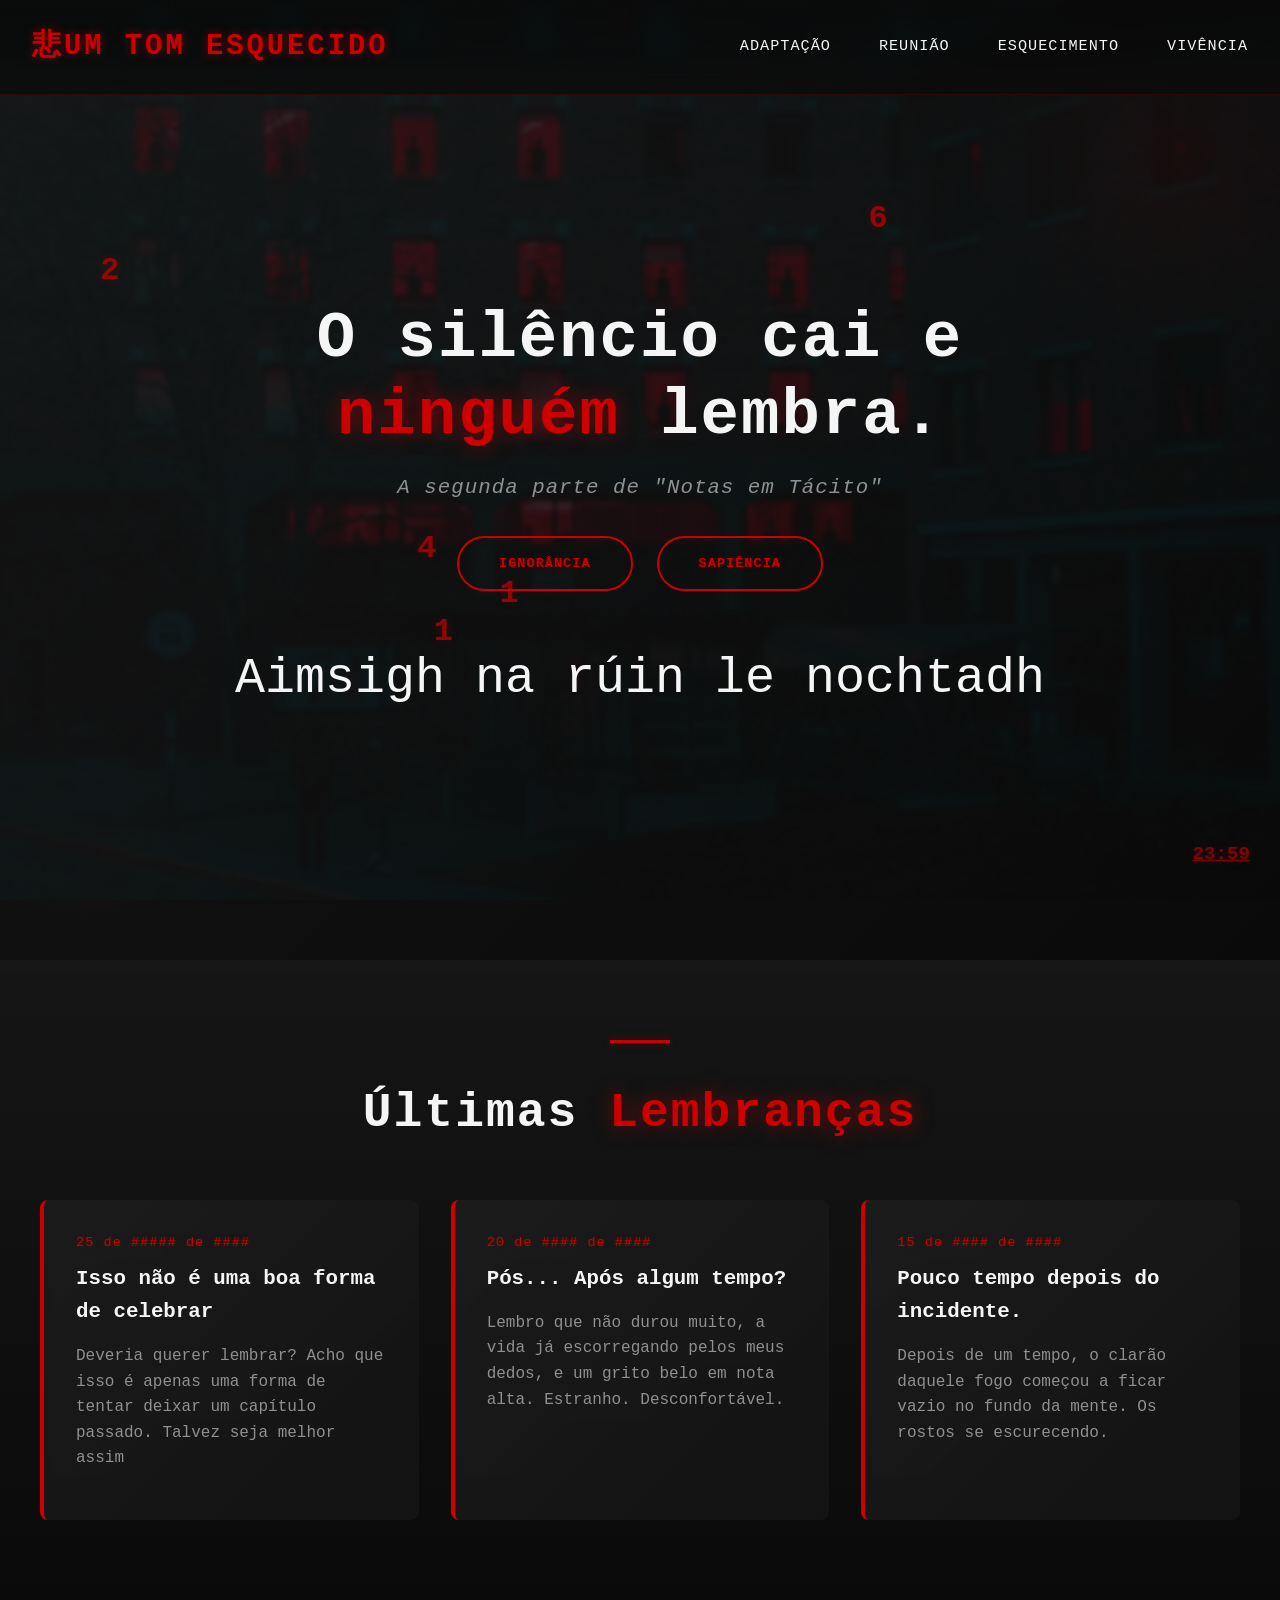
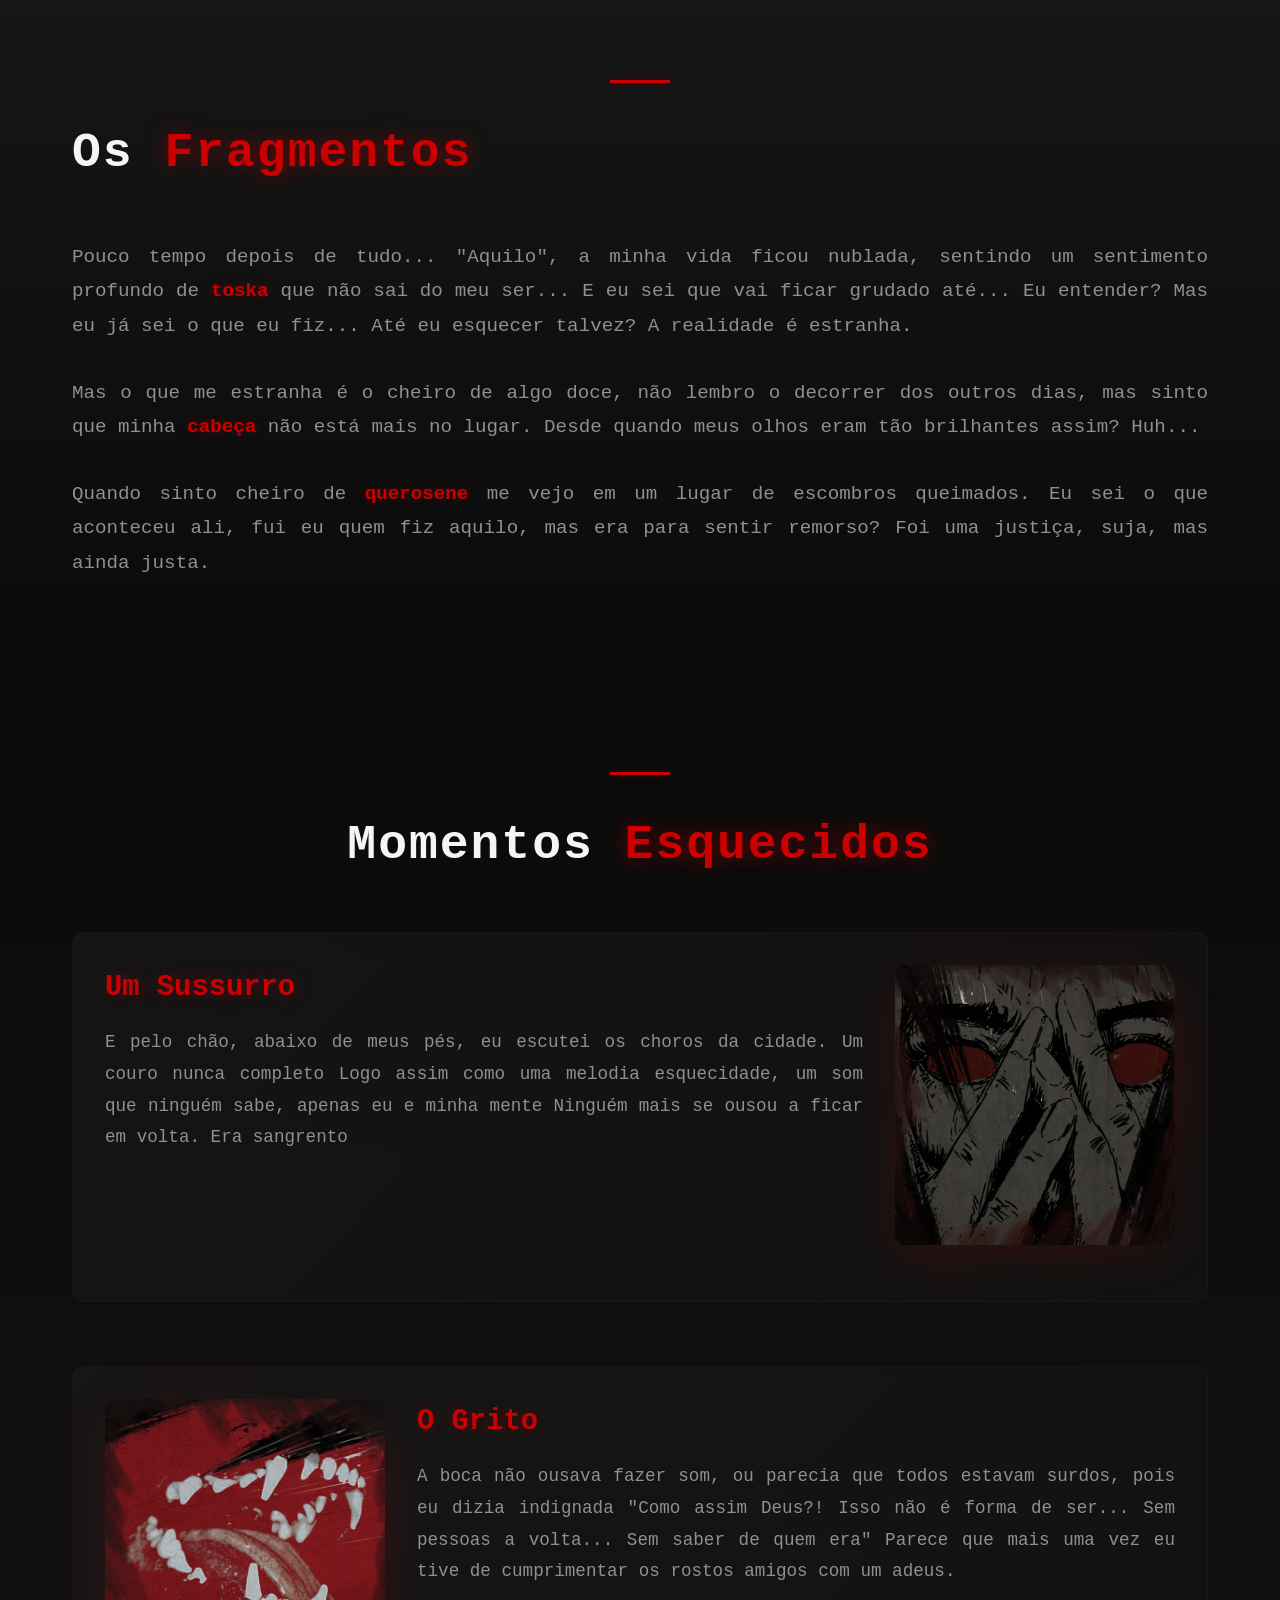
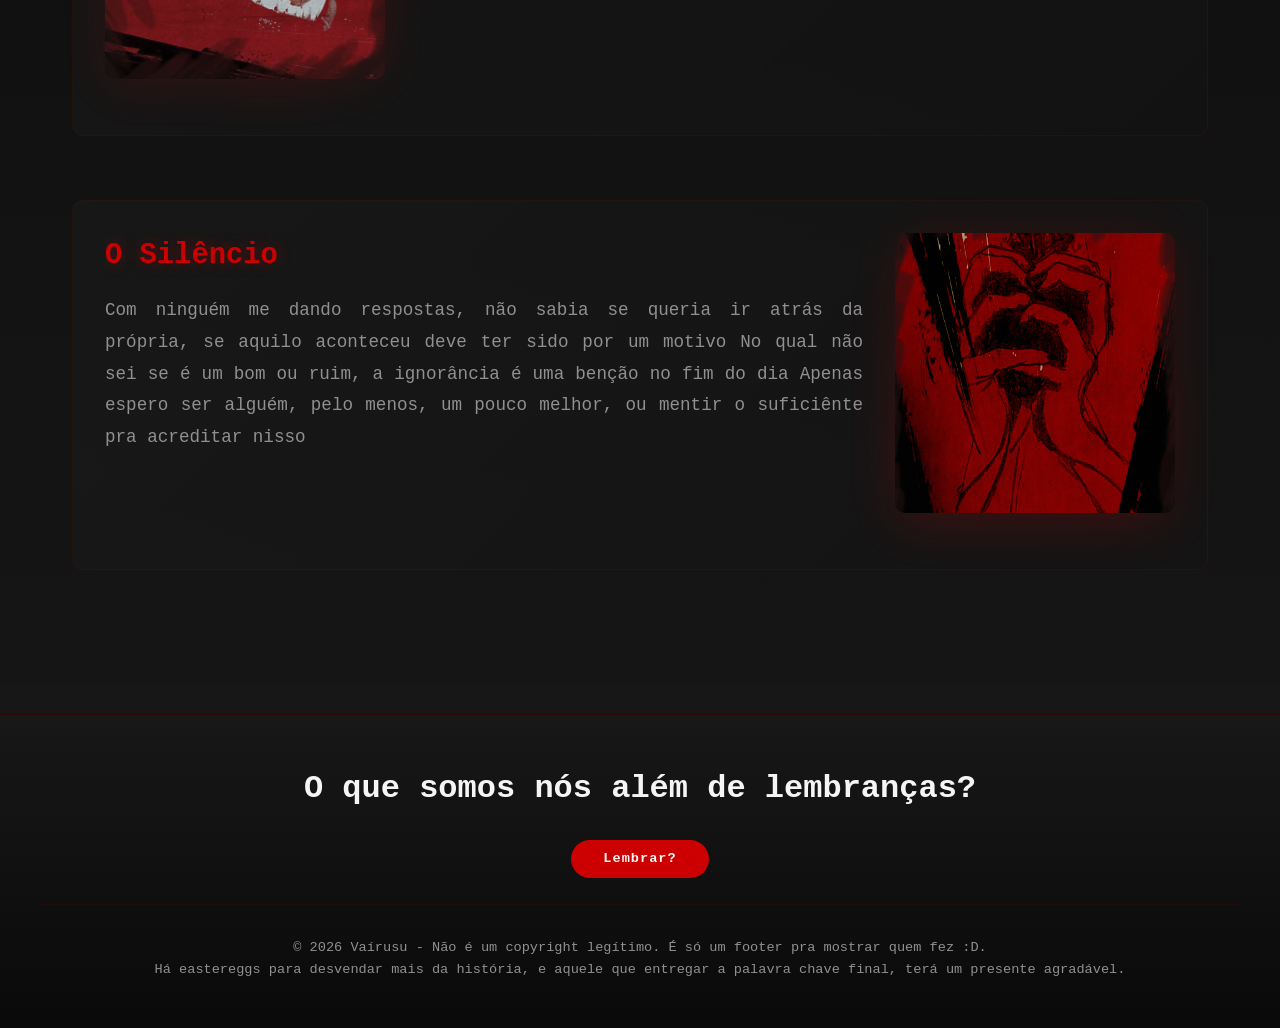
==== commit 0cfc807a: "a" ====
--- a/index.html
+++ b/index.html
@@ -5,7 +5,7 @@
     <meta charset="UTF-8">
     <meta name="viewport" content="width=device-width, initial-scale=1.0">
     <title>Notas em Toska</title>
-    <link rel="stylesheet" href="styles.css">
+    <link rel="stylesheet" href="style.css">
 </head>
 
 <body>
--- a/style.css
+++ b/style.css
@@ -0,0 +1,752 @@
+* {
+    margin: 0;
+    padding: 0;
+    box-sizing: border-box;
+}
+
+:root {
+    --primary-dark: #0a0a0a;
+    --secondary-dark: #1a1a1a;
+    --accent-red: #cc0000;
+    --accent-dark-red: #660000;
+    --text-light: #f5f5f5;
+    --text-muted: #909090;
+}
+
+body {
+    background-color: var(--primary-dark);
+    background-image: url('background.jpg');
+    background-size: cover;
+    background-attachment: fixed;
+    background-position: center;
+    color: var(--text-light);
+    font-family: 'Courier New', monospace;
+    line-height: 1.6;
+    overflow-x: hidden;
+    position: relative;
+}
+
+body::before {
+    content: '';
+    position: fixed;
+    top: 0;
+    left: 0;
+    right: 0;
+    bottom: 0;
+    background: rgba(0, 0, 0, 0.4);
+    backdrop-filter: blur(2px);
+    z-index: 1;
+    pointer-events: none;
+}
+
+/* SPLASH SCREEN - JORNAL */
+.splash-screen {
+    position: fixed;
+    top: 0;
+    left: 0;
+    right: 0;
+    bottom: 0;
+    background: rgba(0, 0, 0, 0.9);
+    display: flex;
+    align-items: center;
+    justify-content: center;
+    z-index: 2000;
+    animation: fadeDissipate 3s ease-in-out forwards;
+}
+
+.splash-content {
+    text-align: center;
+    animation: paperBurn 3s ease-in-out forwards;
+}
+
+.splash-title {
+    font-size: 4rem;
+    font-weight: 900;
+    color: var(--accent-red);
+    letter-spacing: 4px;
+    text-transform: uppercase;
+    font-family: 'Georgia', serif;
+    margin-bottom: 1rem;
+    text-shadow: 0 0 20px rgba(204, 0, 0, 0.5);
+}
+
+.splash-subtitle {
+    font-size: 1.2rem;
+    color: var(--text-muted);
+    letter-spacing: 2px;
+    font-style: italic;
+}
+
+@keyframes fadeDissipate {
+    0% {
+        opacity: 1;
+    }
+    70% {
+        opacity: 1;
+    }
+    100% {
+        opacity: 0;
+        pointer-events: none;
+    }
+}
+
+@keyframes paperBurn {
+    0% {
+        transform: scale(1);
+        opacity: 1;
+        filter: blur(0px);
+    }
+    50% {
+        filter: blur(2px);
+    }
+    100% {
+        transform: scale(1.1);
+        opacity: 0;
+        filter: blur(10px);
+    }
+}
+
+/* NÚMEROS FLUTUANTES */
+.floating-number {
+    position: fixed;
+    font-size: 2rem;
+    color: var(--accent-red);
+    font-family: 'Courier New', monospace;
+    font-weight: bold;
+    opacity: 0.7;
+    z-index: 10;
+    pointer-events: none;
+    text-shadow: 0 0 10px rgba(204, 0, 0, 0.3);
+    animation: floatVertical 6s infinite ease-in-out;
+}
+
+@keyframes floatVertical {
+    0% {
+        transform: translateY(0px);
+        opacity: 0;
+    }
+    10% {
+        opacity: 0.8;
+    }
+    50% {
+        opacity: 0.5;
+    }
+    90% {
+        opacity: 0.8;
+    }
+    100% {
+        transform: translateY(-100px);
+        opacity: 0;
+    }
+}
+
+/* NÚMERO FIXO NO CANTO */
+.fixed-number {
+    position: fixed;
+    bottom: 30px;
+    right: 30px;
+    font-size: 1.2rem;
+    color: var(--accent-red);
+    font-family: 'Courier New', monospace;
+    font-weight: bold;
+    z-index: 500;
+    cursor: pointer;
+    opacity: 0.6;
+    transition: all 0.3s ease;
+    text-shadow: 0 0 8px rgba(204, 0, 0, 0.4);
+    animation: pulse 2s infinite;
+}
+
+.fixed-number:hover {
+    opacity: 1;
+    text-shadow: 0 0 15px rgba(204, 0, 0, 0.8);
+    transform: scale(1.2);
+}
+
+@keyframes pulse {
+    0%, 100% {
+        opacity: 0.6;
+    }
+    50% {
+        opacity: 0.9;
+    }
+}
+
+/* NAVEGAÇÃO */
+nav {
+    position: fixed;
+    top: 0;
+    width: 100%;
+    background: linear-gradient(180deg, rgba(10, 10, 10, 0.95) 0%, rgba(10, 10, 10, 0.7) 100%);
+    padding: 1.5rem 2rem;
+    z-index: 1000;
+    display: flex;
+    justify-content: space-between;
+    align-items: center;
+    backdrop-filter: blur(10px);
+    border-bottom: 1px solid rgba(204, 0, 0, 0.2);
+}
+
+.logo {
+    font-size: 1.8rem;
+    font-weight: 900;
+    letter-spacing: 3px;
+    color: var(--accent-red);
+    text-transform: uppercase;
+    text-shadow: 0 0 10px rgba(204, 0, 0, 0.5);
+}
+
+.logo::before {
+    content: "悲";
+}
+
+nav ul {
+    display: flex;
+    list-style: none;
+    gap: 3rem;
+}
+
+nav a {
+    color: var(--text-light);
+    text-decoration: none;
+    font-size: 0.95rem;
+    letter-spacing: 1px;
+    text-transform: uppercase;
+    transition: color 0.3s ease;
+    position: relative;
+}
+
+nav a::after {
+    content: '';
+    position: absolute;
+    bottom: -5px;
+    left: 0;
+    width: 0;
+    height: 2px;
+    background: var(--accent-red);
+    transition: width 0.3s ease;
+}
+
+nav a:hover::after {
+    width: 100%;
+}
+
+.btn-primary {
+    background: var(--accent-red);
+    color: var(--text-light);
+    padding: 0.7rem 2rem;
+    border-radius: 50px;
+    text-decoration: none;
+    font-weight: 700;
+    font-size: 0.85rem;
+    letter-spacing: 1px;
+    transition: all 0.3s ease;
+    text-shadow: 0 0 5px rgba(204, 0, 0, 0.3);
+}
+
+.btn-primary:hover {
+    background: var(--accent-dark-red);
+    transform: translateY(-2px);
+    box-shadow: 0 0 20px rgba(204, 0, 0, 0.5);
+}
+
+/* HERO SECTION */
+.hero {
+    min-height: 100vh;
+    background: linear-gradient(135deg, rgba(26, 26, 26, 0.7) 0%, rgba(10, 10, 10, 0.8) 100%);
+    display: flex;
+    align-items: center;
+    justify-content: center;
+    position: relative;
+    overflow: hidden;
+    margin-top: 60px;
+    z-index: 2;
+}
+
+.hero::before {
+    content: '';
+    position: absolute;
+    width: 400px;
+    height: 400px;
+    background: radial-gradient(circle, var(--accent-red) 0%, transparent 70%);
+    top: -100px;
+    right: -100px;
+    opacity: 0.05;
+    border-radius: 50%;
+}
+
+.hero::after {
+    content: '';
+    position: absolute;
+    width: 300px;
+    height: 300px;
+    background: radial-gradient(circle, var(--accent-dark-red) 0%, transparent 70%);
+    bottom: -50px;
+    left: -50px;
+    opacity: 0.03;
+    border-radius: 50%;
+}
+
+.hero-content {
+    max-width: 900px;
+    text-align: center;
+    z-index: 1;
+}
+
+.hero-title {
+    font-size: 4rem;
+    font-weight: 900;
+    letter-spacing: 2px;
+    margin-bottom: 1rem;
+    line-height: 1.2;
+}
+
+.hero-title .highlight {
+    color: var(--accent-red);
+    text-shadow: 0 0 20px rgba(204, 0, 0, 0.5);
+}
+
+.hero-subtitle {
+    font-size: 1.3rem;
+    color: var(--text-muted);
+    margin-bottom: 2rem;
+    letter-spacing: 1px;
+    font-style: italic;
+}
+
+.hero-buttons {
+    display: flex;
+    gap: 1.5rem;
+    justify-content: center;
+    flex-wrap: wrap;
+    margin-bottom: 3rem;
+}
+
+.btn-secondary {
+    background: transparent;
+    border: 2px solid var(--accent-red);
+    color: var(--accent-red);
+    padding: 0.9rem 2.5rem;
+    border-radius: 50px;
+    text-decoration: none;
+    font-weight: 700;
+    font-size: 0.85rem;
+    letter-spacing: 1px;
+    text-transform: uppercase;
+    transition: all 0.3s ease;
+    text-shadow: 0 0 5px rgba(204, 0, 0, 0.3);
+}
+
+.btn-secondary:hover {
+    background: var(--accent-red);
+    color: var(--text-light);
+    box-shadow: 0 0 20px rgba(204, 0, 0, 0.5);
+}
+
+.hero-image {
+    margin-top: 3rem;
+    perspective: 1000px;
+}
+
+.hero-image img {
+    width: 100%;
+    max-width: 500px;
+    height: auto;
+    filter: drop-shadow(0 20px 40px rgba(212, 175, 55, 0.2));
+    animation: float 3s ease-in-out infinite;
+}
+
+@keyframes float {
+    0%, 100% { transform: translateY(0px); }
+    50% { transform: translateY(-20px); }
+}
+
+/* SEÇÕES */
+section {
+    padding: 5rem 2rem;
+}
+
+.section-title {
+    text-align: center;
+    font-size: 3rem;
+    font-weight: 900;
+    margin-bottom: 3rem;
+    letter-spacing: 2px;
+}
+
+.section-title .highlight {
+    color: var(--accent-red);
+    text-shadow: 0 0 20px rgba(204, 0, 0, 0.5);
+}
+
+.divider {
+    width: 60px;
+    height: 3px;
+    background: var(--accent-red);
+    margin: 0 auto 2rem;
+    box-shadow: 0 0 10px rgba(204, 0, 0, 0.3);
+}
+
+/* NOTÍCIAS */
+.news {
+    background: linear-gradient(180deg, rgba(26, 26, 26, 0.8) 0%, rgba(10, 10, 10, 0.9) 100%);
+    z-index: 2;
+    position: relative;
+}
+
+.news-grid {
+    display: grid;
+    grid-template-columns: repeat(auto-fit, minmax(300px, 1fr));
+    gap: 2rem;
+    max-width: 1200px;
+    margin: 0 auto;
+}
+
+.news-card {
+    background: linear-gradient(135deg, rgba(30, 30, 30, 0.8) 0%, rgba(20, 20, 20, 0.9) 100%);
+    border-left: 4px solid var(--accent-red);
+    padding: 2rem;
+    border-radius: 8px;
+    transition: all 0.3s ease;
+    cursor: pointer;
+    backdrop-filter: blur(5px);
+    text-decoration: none;
+    color: inherit;
+    display: block;
+}
+
+.news-card:hover {
+    transform: translateY(-10px);
+    border-left-color: var(--accent-red);
+    box-shadow: 0 0 20px rgba(204, 0, 0, 0.2);
+}
+
+.news-date {
+    color: var(--accent-red);
+    font-size: 0.85rem;
+    letter-spacing: 1px;
+    margin-bottom: 0.5rem;
+    text-shadow: 0 0 5px rgba(204, 0, 0, 0.3);
+}
+
+.news-title {
+    font-size: 1.3rem;
+    font-weight: 700;
+    margin-bottom: 1rem;
+}
+
+.news-text {
+    color: var(--text-muted);
+    margin-bottom: 1rem;
+}
+
+/* PERSONAGENS */
+.characters {
+    background: linear-gradient(180deg, rgba(10, 10, 10, 0.9) 0%, rgba(26, 26, 26, 0.8) 100%);
+    z-index: 2;
+    position: relative;
+}
+
+.character-grid {
+    display: grid;
+    grid-template-columns: repeat(auto-fit, minmax(200px, 1fr));
+    gap: 2rem;
+    max-width: 1400px;
+    margin: 0 auto;
+}
+
+.character-card {
+    position: relative;
+    aspect-ratio: 1;
+    border-radius: 12px;
+    overflow: hidden;
+    cursor: pointer;
+    border: 1px solid rgba(204, 0, 0, 0.1);
+}
+
+.character-card::before {
+    content: '';
+    position: absolute;
+    inset: 0;
+    background: linear-gradient(135deg, var(--accent-red) 0%, var(--accent-dark-red) 100%);
+    opacity: 0;
+    transition: opacity 0.3s ease;
+    z-index: 2;
+}
+
+.character-card:hover::before {
+    opacity: 0.15;
+}
+
+.character-image {
+    width: 100%;
+    height: 100%;
+    background: linear-gradient(135deg, rgba(30, 30, 30, 0.9) 0%, rgba(20, 20, 20, 0.95) 100%);
+    display: flex;
+    align-items: center;
+    justify-content: center;
+    font-size: 4rem;
+    transition: transform 0.3s ease;
+}
+
+.character-card:hover .character-image {
+    transform: scale(1.1);
+}
+
+.character-name {
+    position: absolute;
+    bottom: 0;
+    left: 0;
+    right: 0;
+    background: linear-gradient(to top, rgba(0, 0, 0, 0.8), transparent);
+    padding: 2rem 1rem 1rem;
+    z-index: 3;
+    transform: translateY(20px);
+    transition: transform 0.3s ease;
+}
+
+.character-card:hover .character-name {
+    transform: translateY(0);
+}
+
+/* HISTÓRIA */
+.story {
+    background: linear-gradient(180deg, rgba(26, 26, 26, 0.8) 0%, rgba(10, 10, 10, 0.9) 100%);
+    z-index: 2;
+    position: relative;
+}
+
+.story-container {
+    max-width: 1200px;
+    margin: 0 auto;
+    padding: 0 2rem;
+}
+
+.story-header {
+    margin-bottom: 3rem;
+}
+
+.story-title {
+    text-align: left;
+    margin-bottom: 0;
+}
+
+.story-content {
+    display: flow-root;
+    position: relative;
+}
+
+.story-tear-image {
+    float: right;
+    width: 300px;
+    height: 300px;
+    object-fit: cover;
+    margin: 0 0 2rem 2rem;
+    border-radius: 12px;
+    opacity: 0.95;
+    filter: drop-shadow(0 10px 30px rgba(204, 0, 0, 0.3));
+    shape-margin: 20px;
+}
+
+.story-text {
+    font-size: 1.2rem;
+    line-height: 1.8;
+    color: var(--text-muted);
+    margin-bottom: 2rem;
+    text-align: justify;
+    font-family: 'Courier New', monospace;
+    text-wrap: wrap;
+}
+
+.story-highlight {
+    color: var(--accent-red);
+    font-weight: 700;
+    text-shadow: 0 0 10px rgba(204, 0, 0, 0.3);
+}
+
+/* GALERIA */
+.gallery {
+    background: linear-gradient(180deg, rgba(10, 10, 10, 0.9) 0%, rgba(26, 26, 26, 0.8) 100%);
+    z-index: 2;
+    position: relative;
+}
+
+.gallery-moments {
+    max-width: 1200px;
+    margin: 0 auto;
+    padding: 0 2rem;
+}
+
+.gallery-moment {
+    display: flow-root;
+    margin-bottom: 4rem;
+    padding: 2rem;
+    background: linear-gradient(135deg, rgba(30, 30, 30, 0.5) 0%, rgba(20, 20, 20, 0.6) 100%);
+    border-radius: 12px;
+    border: 1px solid rgba(204, 0, 0, 0.1);
+}
+
+.moment-image {
+    width: 280px;
+    height: 280px;
+    object-fit: cover;
+    border-radius: 10px;
+    opacity: 0.9;
+    filter: drop-shadow(0 10px 25px rgba(204, 0, 0, 0.25));
+    shape-margin: 25px;
+}
+
+.moment-right .moment-image {
+    float: right;
+    margin: 0 0 1.5rem 2rem;
+}
+
+.moment-left .moment-image {
+    float: left;
+    margin: 0 2rem 1.5rem 0;
+}
+
+.moment-text {
+    overflow: hidden;
+}
+
+.moment-title {
+    font-size: 1.8rem;
+    font-weight: 700;
+    color: var(--accent-red);
+    margin-bottom: 1rem;
+    text-shadow: 0 0 15px rgba(204, 0, 0, 0.4);
+}
+
+.moment-text p {
+    font-size: 1.1rem;
+    line-height: 1.8;
+    color: var(--text-muted);
+    text-align: justify;
+    font-family: 'Courier New', monospace;
+}
+
+/* RODAPÉ */
+footer {
+    background: linear-gradient(180deg, rgba(26, 26, 26, 0.9) 0%, rgba(10, 10, 10, 0.95) 100%);
+    padding: 3rem 2rem;
+    text-align: center;
+    border-top: 1px solid rgba(204, 0, 0, 0.2);
+    z-index: 2;
+    position: relative;
+}
+
+.footer-content {
+    max-width: 1200px;
+    margin: 0 auto;
+}
+
+.footer-platforms {
+    display: flex;
+    justify-content: center;
+    gap: 2rem;
+    margin: 2rem 0;
+    flex-wrap: wrap;
+}
+
+.platform-link {
+    color: var(--accent-red);
+    text-decoration: none;
+    font-weight: 700;
+    font-size: 0.9rem;
+    letter-spacing: 1px;
+    transition: all 0.3s ease;
+    text-shadow: 0 0 5px rgba(204, 0, 0, 0.3);
+}
+
+.platform-link:hover {
+    color: var(--accent-red);
+    text-shadow: 0 0 15px rgba(204, 0, 0, 0.6);
+    transform: scale(1.1);
+}
+
+.footer-bottom {
+    color: var(--text-muted);
+    font-size: 0.85rem;
+    margin-top: 2rem;
+    padding-top: 2rem;
+    border-top: 1px solid rgba(204, 0, 0, 0.1);
+}
+
+/* RESPONSIVO */
+@media (max-width: 768px) {
+    nav {
+        flex-direction: column;
+        gap: 1rem;
+    }
+
+    nav ul {
+        flex-direction: column;
+        gap: 1rem;
+        text-align: center;
+    }
+
+    .hero-title {
+        font-size: 2rem;
+    }
+
+    .section-title {
+        font-size: 2rem;
+    }
+
+    .hero-buttons {
+        flex-direction: column;
+    }
+
+    .btn-primary, .btn-secondary {
+        width: 100%;
+    }
+
+    /* Ajustes para história em mobile */
+    .story-tear-image {
+        float: none;
+        width: 100%;
+        height: auto;
+        margin: 0 0 1.5rem 0;
+    }
+
+    .story-title {
+        text-align: center;
+    }
+
+    /* Ajustes para galeria em mobile */
+    .gallery-moment {
+        padding: 1rem;
+    }
+
+    .moment-image {
+        width: 100%;
+        height: auto;
+        float: none !important;
+        margin: 0 0 1.5rem 0 !important;
+    }
+
+    .moment-title {
+        font-size: 1.5rem;
+    }
+
+    .moment-text p {
+        text-align: left;
+    }
+}
+
+/* ANIMAÇÃO DE ENTRADA */
+@keyframes slideUp {
+    from {
+        opacity: 0;
+        transform: translateY(30px);
+    }
+    to {
+        opacity: 1;
+        transform: translateY(0);
+    }
+}
+
+section {
+    animation: slideUp 0.6s ease-out;
+}
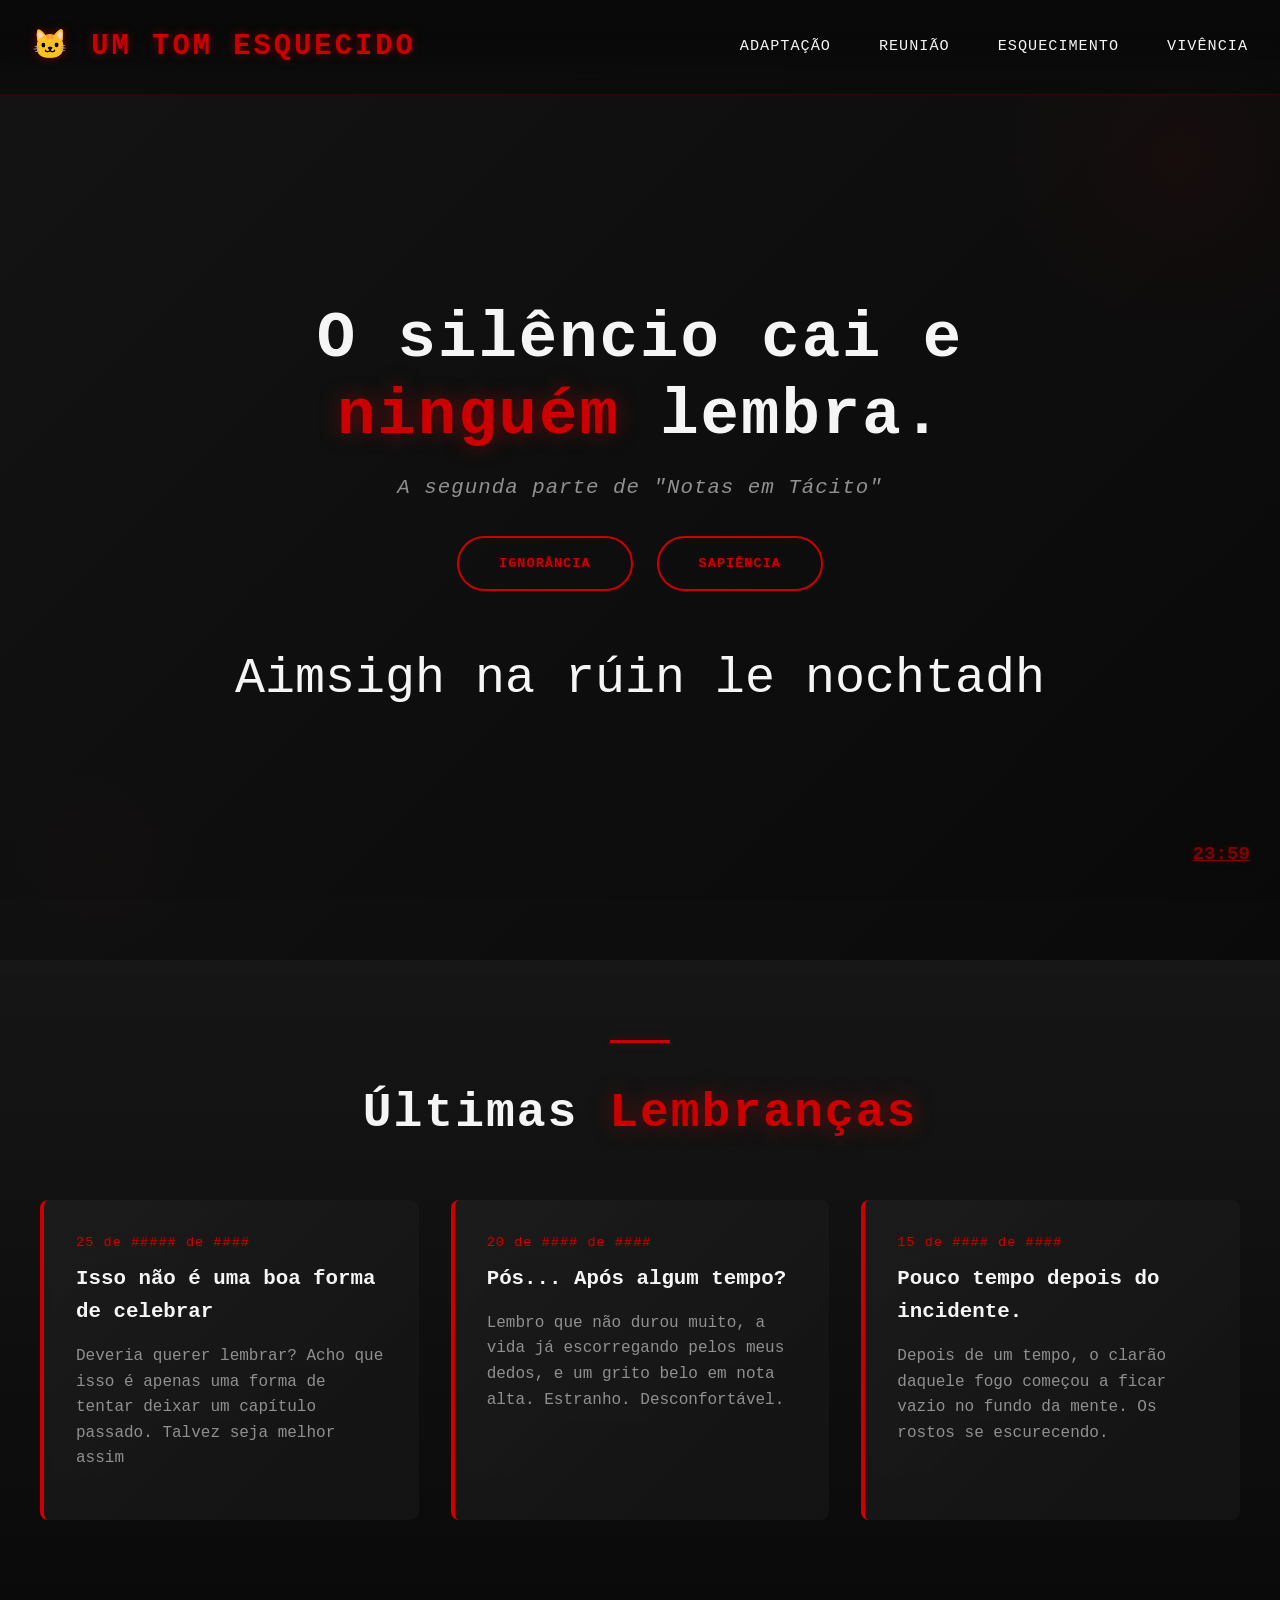
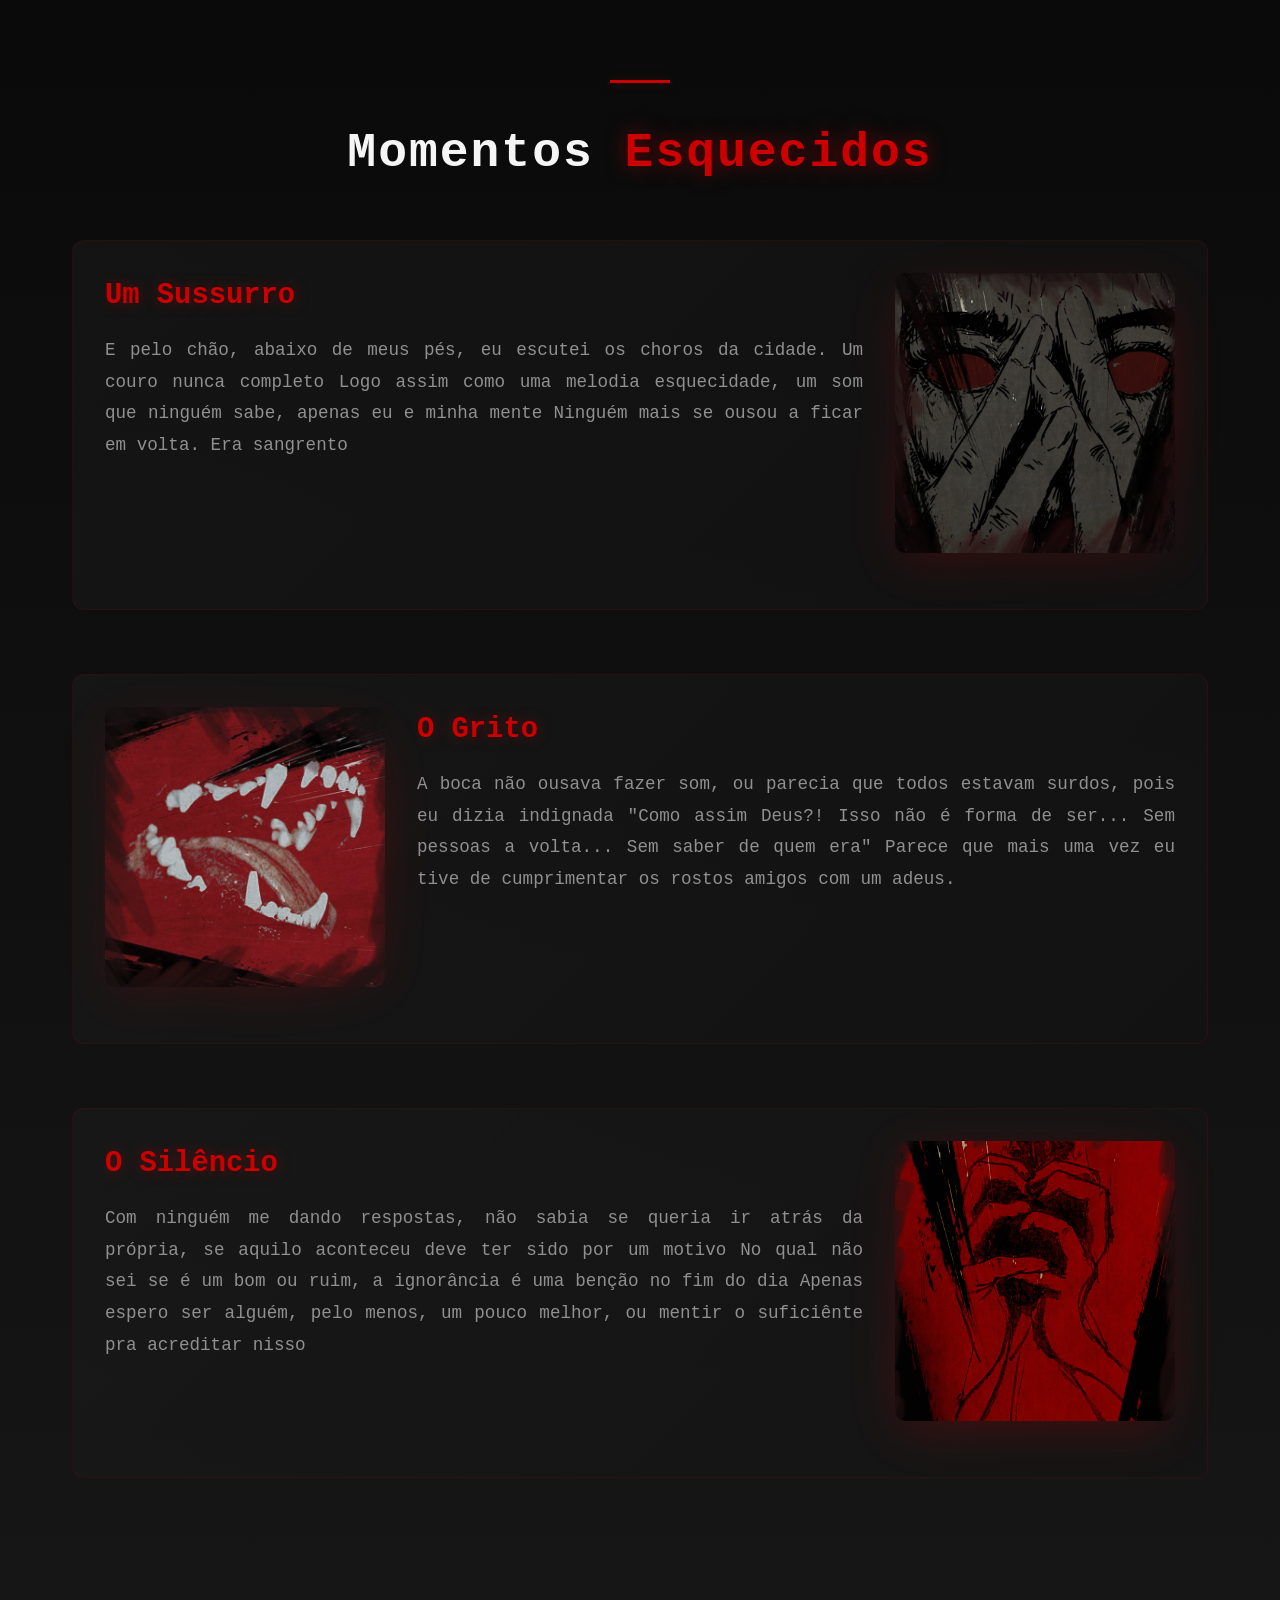
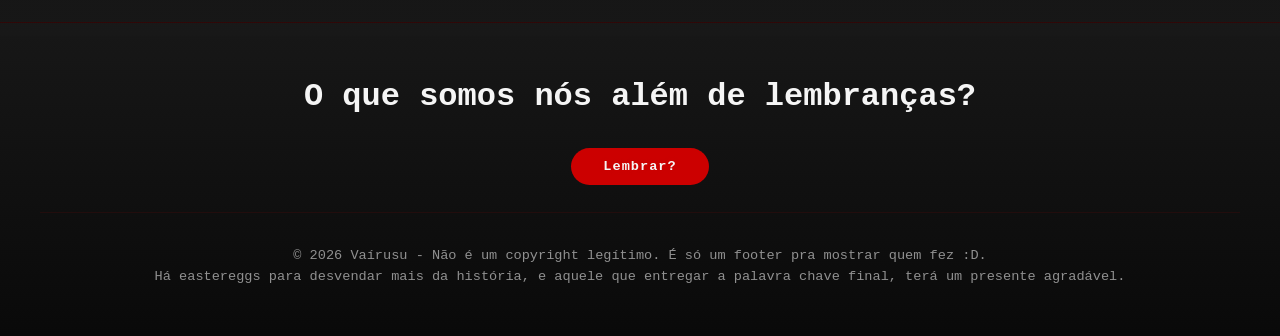
==== commit 06613e60: "a" ====
--- a/index.html
+++ b/index.html
@@ -72,35 +72,6 @@
         </div>
     </section>
 
-    <!-- HISTÓRIA -->
-    <section id="story" class="story">
-        <div class="divider"></div>
-        
-        <div class="story-container">
-            <div class="story-header">
-                <h2 class="section-title story-title">Os <span class="highlight">Fragmentos</span></h2>
-            </div>
-
-            <div class="story-content">
-                <p class="story-text">
-                    Pouco tempo depois de tudo... "Aquilo", a minha vida ficou nublada, sentindo um sentimento profundo de
-                    <span class="story-highlight">toska</span>
-                    que não sai do meu ser... E eu sei que vai ficar grudado até... Eu entender? Mas eu já sei o que eu
-                    fiz... Até eu esquecer talvez? A realidade é estranha.
-                </p>
-                <p class="story-text">
-                    Mas o que me estranha é o cheiro de algo doce, não lembro o decorrer dos outros dias, mas sinto que
-                    minha <span class="story-highlight">cabeça</span> não está mais no lugar. Desde quando meus olhos eram
-                    tão brilhantes assim? Huh...
-                </p>
-                <p class="story-text">
-                    Quando sinto cheiro de <span class="story-highlight">querosene</span> me vejo em um lugar de escombros
-                    queimados. Eu sei o que aconteceu ali, fui eu quem fiz aquilo, mas era para sentir remorso? Foi uma
-                    justiça, suja, mas ainda justa.
-                </p>
-            </div>
-        </div>
-    </section>
 
     <!-- GALERIA -->
     <section id="gallery" class="gallery">
--- a/style.css
+++ b/style.css
@@ -15,7 +15,7 @@
 
 body {
     background-color: var(--primary-dark);
-    background-image: url('background.jpg');
+    background-image: url('background.png');
     background-size: cover;
     background-attachment: fixed;
     background-position: center;
@@ -197,7 +197,7 @@
 }
 
 .logo::before {
-    content: "悲";
+    content: "🐱 ";
 }
 
 nav ul {
@@ -461,6 +461,7 @@
     border-radius: 12px;
     overflow: hidden;
     cursor: pointer;
+    group: 1;
     border: 1px solid rgba(204, 0, 0, 0.1);
 }
 
